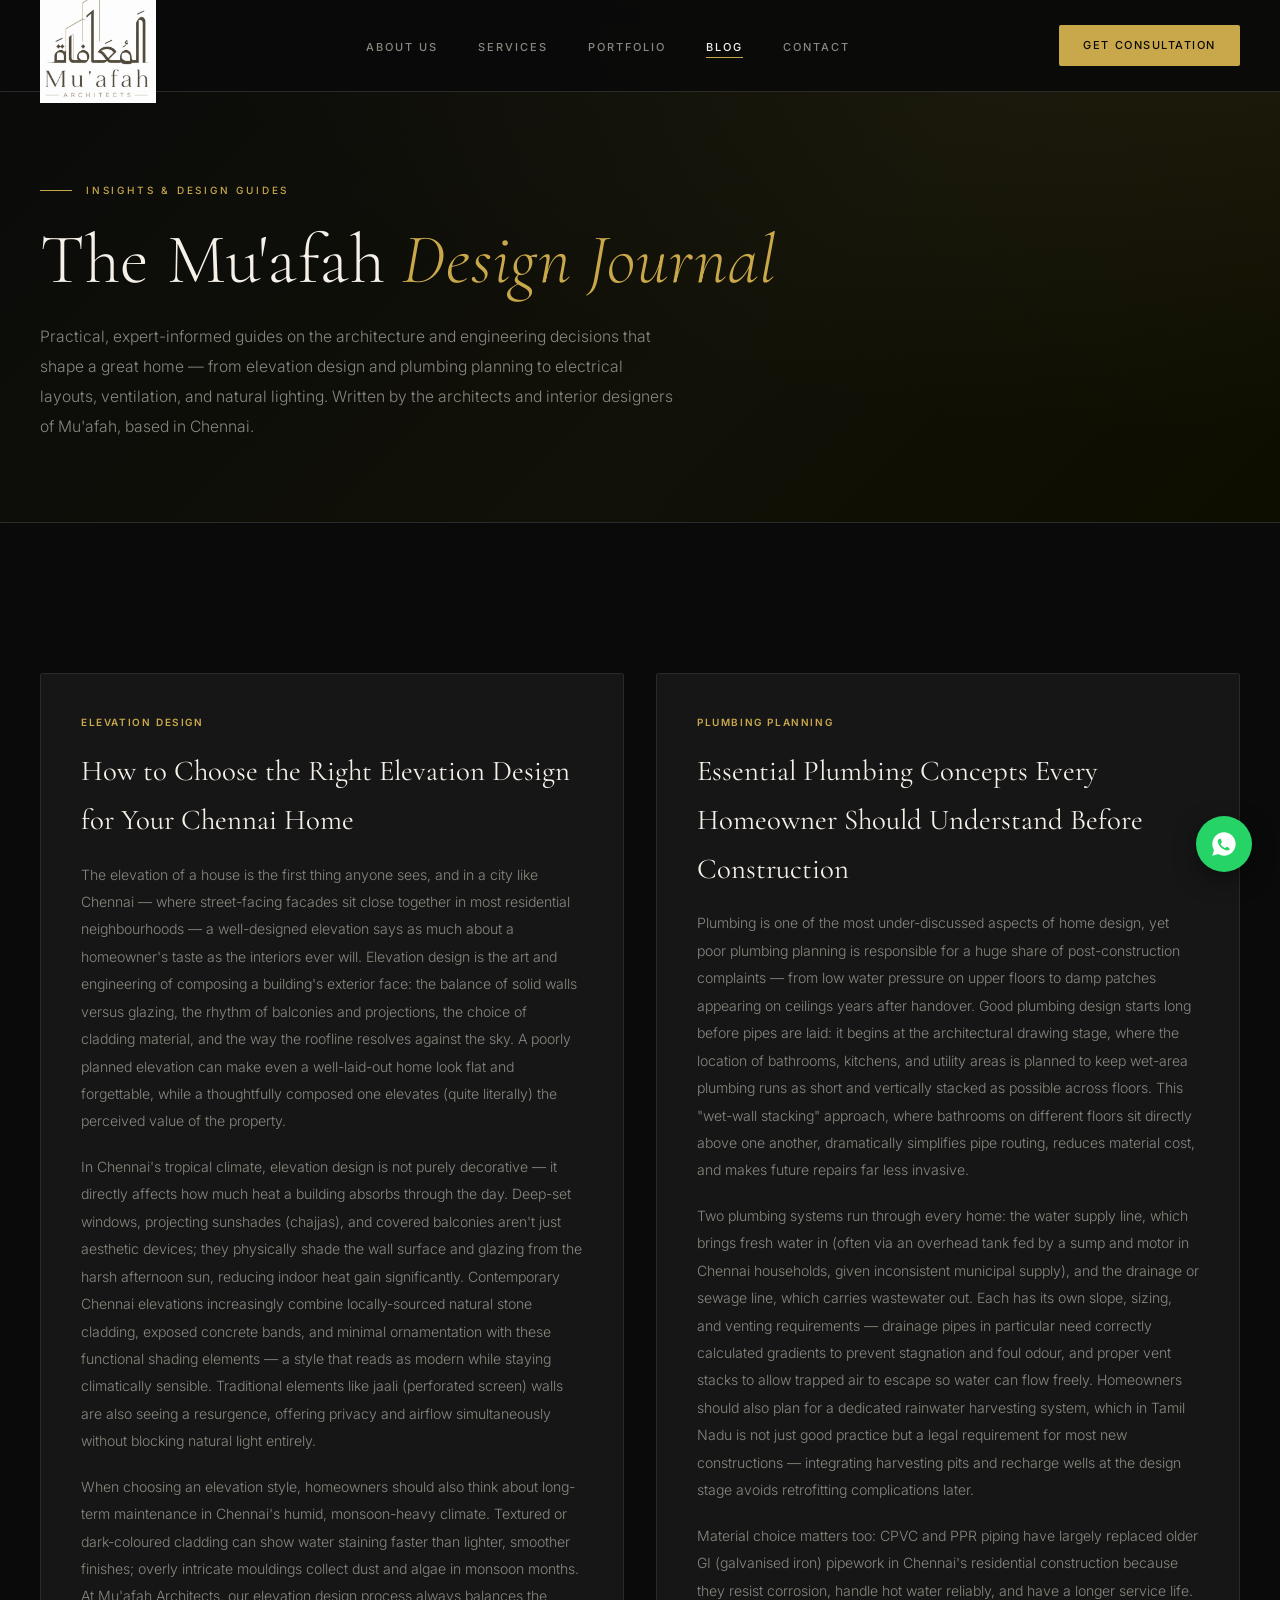
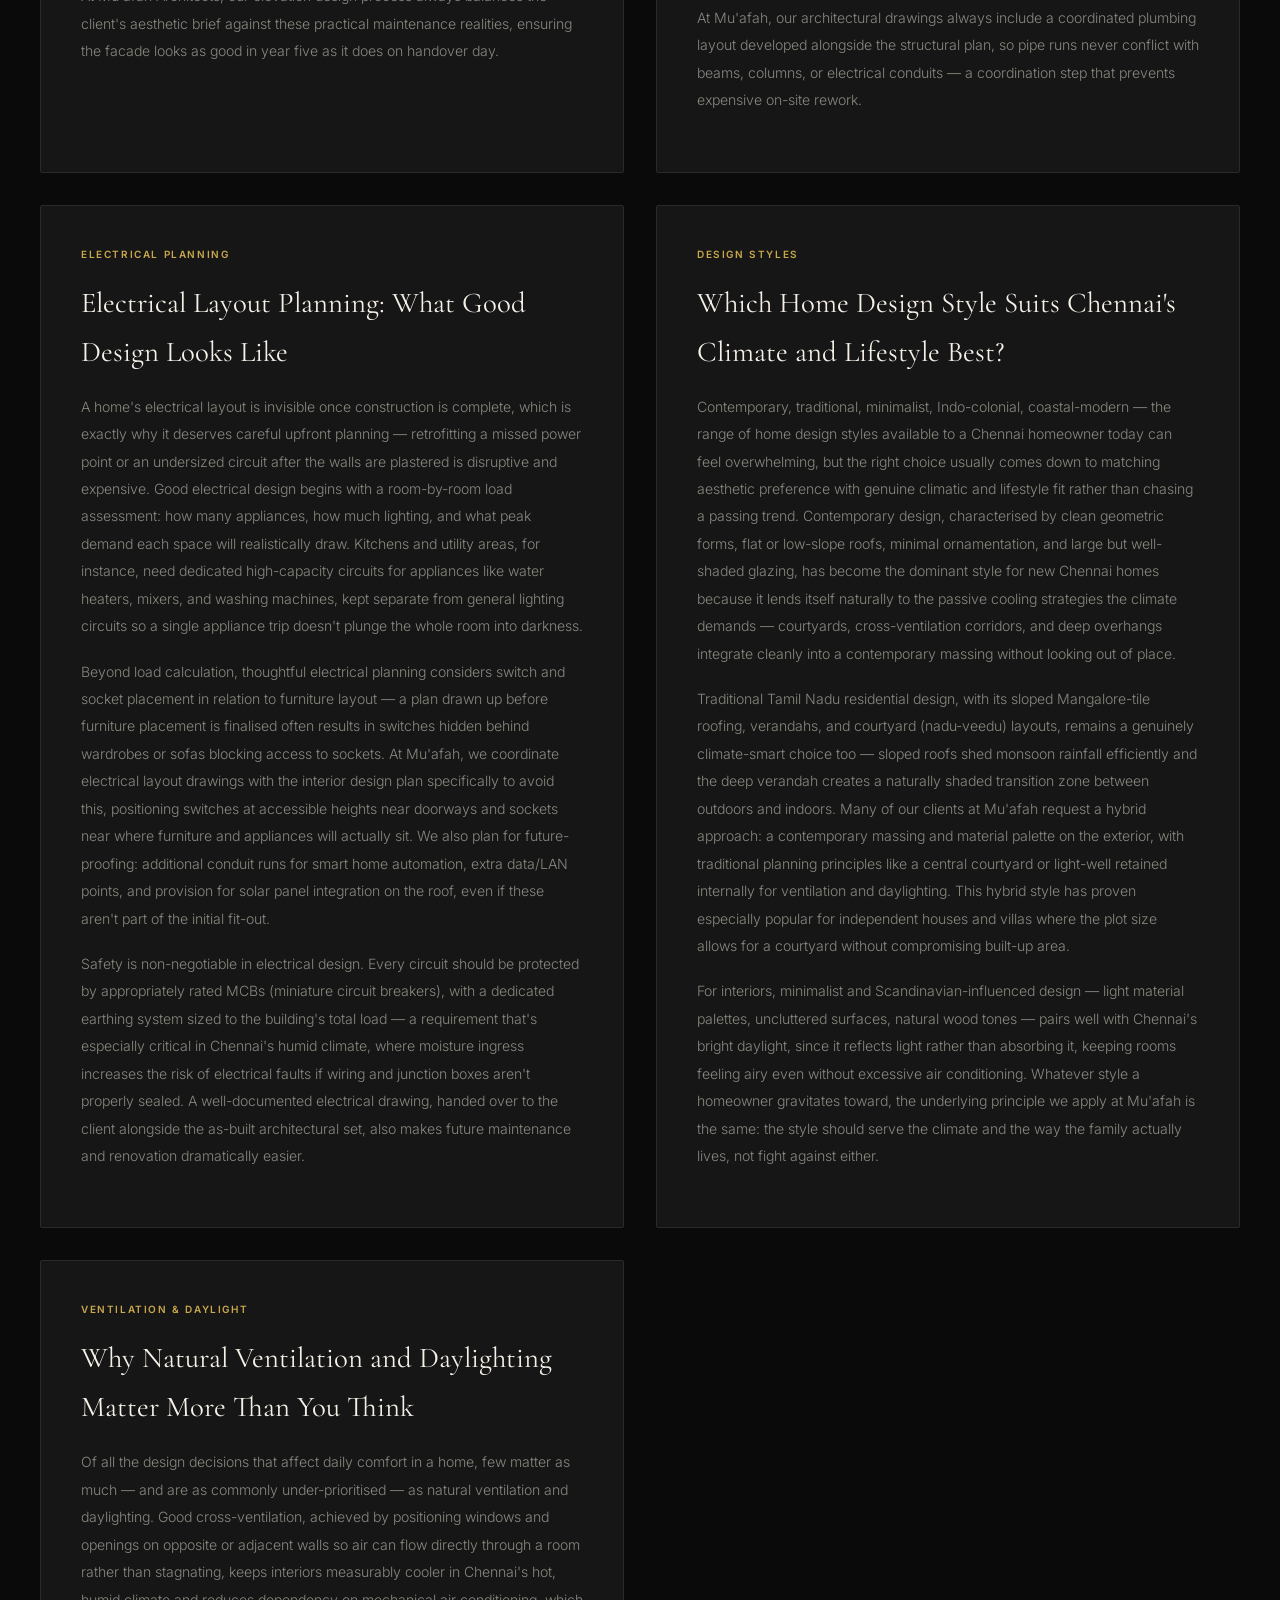
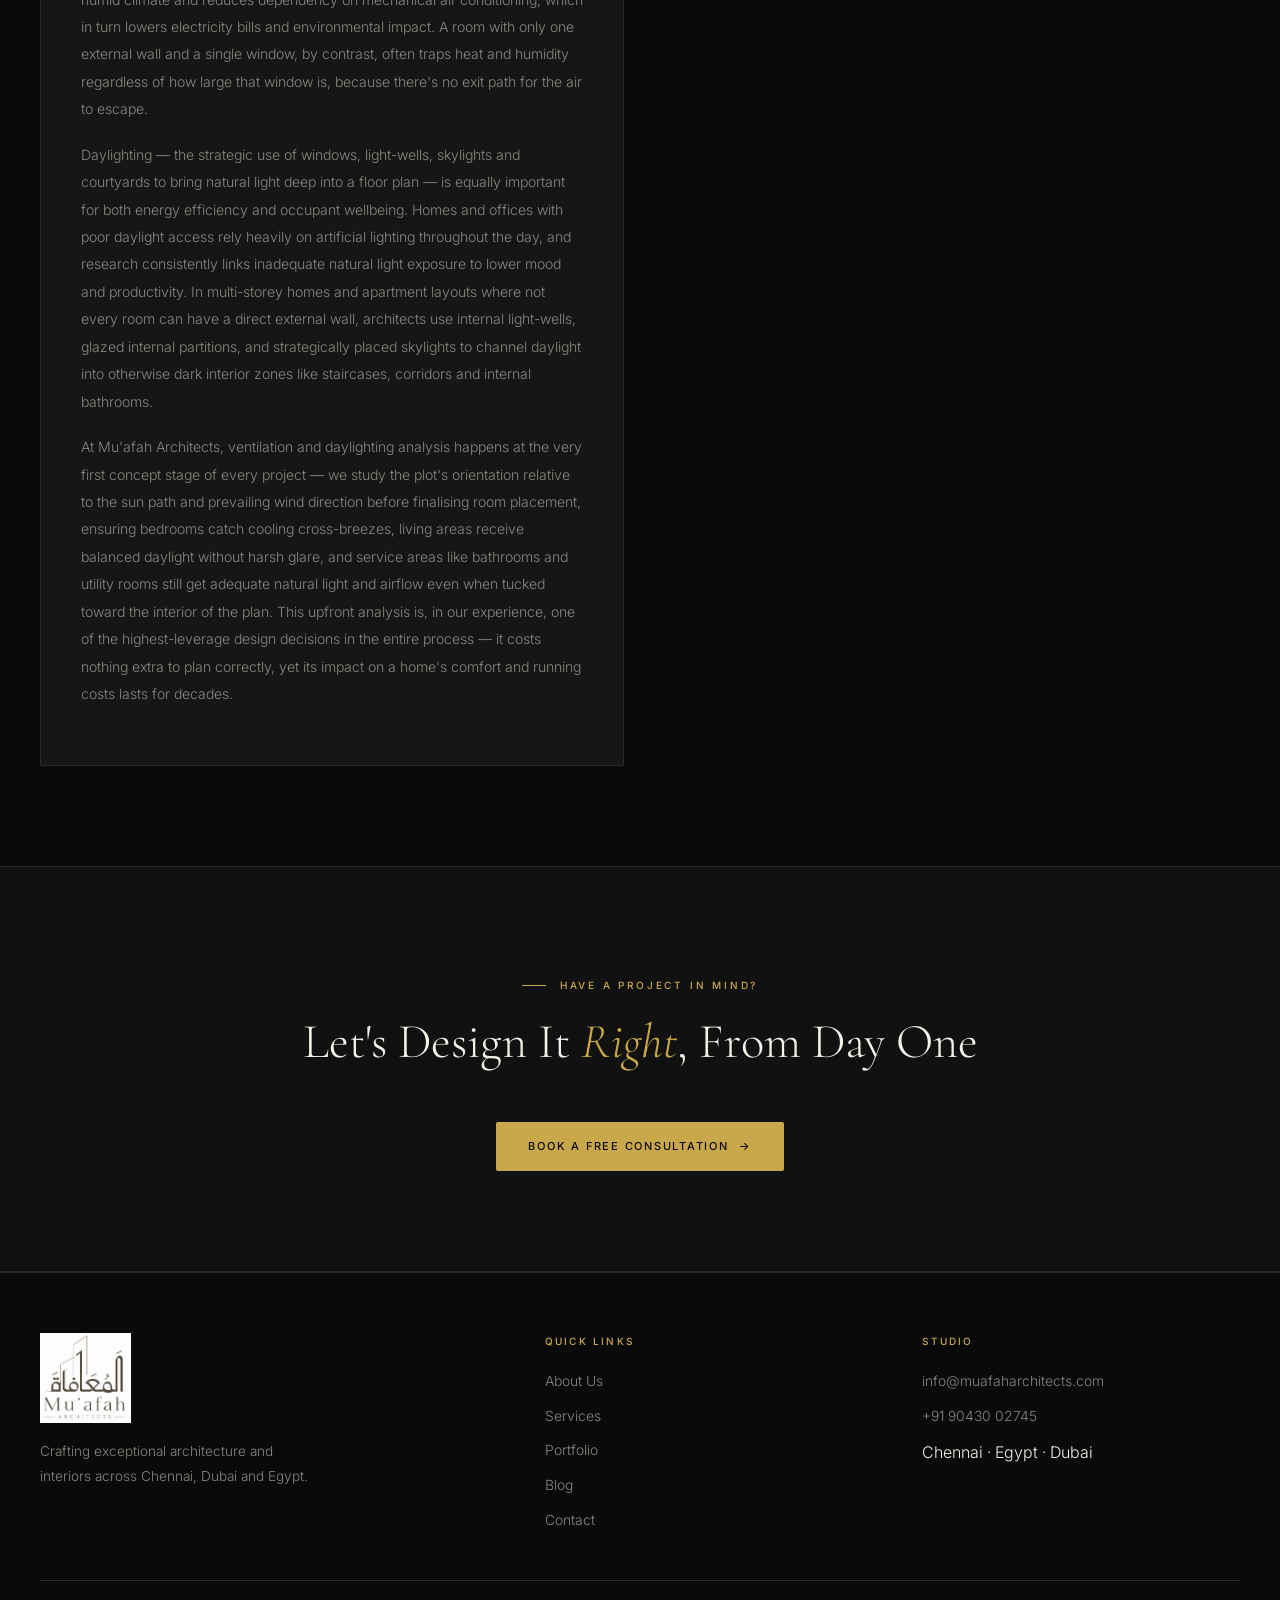
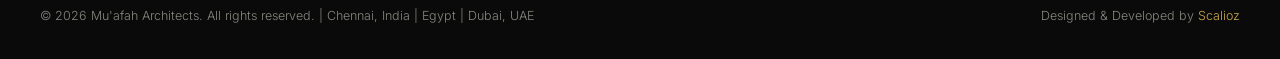
==== blog/index.html @ 235d31cb "Update index.html" ====
<!DOCTYPE html>
<html lang="en">
<head>
<meta charset="UTF-8">
<meta name="viewport" content="width=device-width, initial-scale=1.0">
<title>Architecture & Interior Design Blog | Mu'afah Architects Chennai</title>
<meta name="description" content="Read Mu'afah Architects' guides on elevation design, plumbing planning, electrical layout, natural ventilation, and the best home design styles for Chennai's climate. Expert insights from a leading Chennai architecture firm.">
<meta name="keywords" content="elevation design chennai, plumbing design for homes, electrical layout planning, natural ventilation design, best home design styles, architecture blog chennai, home design tips chennai, vastu ventilation natural lighting">
<meta name="robots" content="index, follow">
<link rel="canonical" href="https://muafaharchitects.com/blog/index.html">
<link rel="preconnect" href="https://fonts.googleapis.com">
<link rel="preconnect" href="https://fonts.gstatic.com" crossorigin>
<link href="https://fonts.googleapis.com/css2?family=Cormorant+Garamond:ital,wght@0,300;0,400;0,500;0,600;0,700;1,300;1,400&family=Inter:wght@300;400;500;600&display=swap" rel="stylesheet">
<link rel="stylesheet" href="../assets/style.css">
</head>
<body>

<nav id="nav">
  <div class="container nav-inner">
    <a href="../index.html" class="nav-logo"><img src="../assets/logo.jpeg" alt="Mu'afah Architects"></a>
    <ul class="nav-links">
      <li><a href="../about.html">About Us</a></li>
      <li><a href="../services.html">Services</a></li>
      <li><a href="../portfolio.html">Portfolio</a></li>
      <li><a href="index.html" class="active">Blog</a></li>
      <li><a href="../contact.html">Contact</a></li>
    </ul>
    <a href="../contact.html" class="nav-cta">Get Consultation</a>
    <button class="nav-toggle" id="nav-toggle" aria-label="Menu"><span></span><span></span><span></span></button>
  </div>
</nav>
<div id="mobile-nav">
  <a href="../about.html">About Us</a>
  <a href="../services.html">Services</a>
  <a href="../portfolio.html">Portfolio</a>
  <a href="index.html">Blog</a>
  <a href="../contact.html">Contact</a>
  <a href="../contact.html" class="m-cta">Get Consultation</a>
</div>

<section class="page-hero">
  <div class="container">
    <div class="page-eyebrow">Insights & Design Guides</div>
    <h1 class="page-h1">The Mu'afah <em>Design Journal</em></h1>
    <p class="page-sub">Practical, expert-informed guides on the architecture and engineering decisions that shape a great home — from elevation design and plumbing planning to electrical layouts, ventilation, and natural lighting. Written by the architects and interior designers of Mu'afah, based in Chennai.</p>
  </div>
</section>

<section>
  <div class="container">
    <div class="blog-grid">

      <article class="blog-card reveal" id="elevation-design">
        <span class="cat-tag">Elevation Design</span>
        <h3>How to Choose the Right Elevation Design for Your Chennai Home</h3>
        <div class="body-text">
          <p>The elevation of a house is the first thing anyone sees, and in a city like Chennai — where street-facing facades sit close together in most residential neighbourhoods — a well-designed elevation says as much about a homeowner's taste as the interiors ever will. Elevation design is the art and engineering of composing a building's exterior face: the balance of solid walls versus glazing, the rhythm of balconies and projections, the choice of cladding material, and the way the roofline resolves against the sky. A poorly planned elevation can make even a well-laid-out home look flat and forgettable, while a thoughtfully composed one elevates (quite literally) the perceived value of the property.</p>
          <p>In Chennai's tropical climate, elevation design is not purely decorative — it directly affects how much heat a building absorbs through the day. Deep-set windows, projecting sunshades (chajjas), and covered balconies aren't just aesthetic devices; they physically shade the wall surface and glazing from the harsh afternoon sun, reducing indoor heat gain significantly. Contemporary Chennai elevations increasingly combine locally-sourced natural stone cladding, exposed concrete bands, and minimal ornamentation with these functional shading elements — a style that reads as modern while staying climatically sensible. Traditional elements like jaali (perforated screen) walls are also seeing a resurgence, offering privacy and airflow simultaneously without blocking natural light entirely.</p>
          <p>When choosing an elevation style, homeowners should also think about long-term maintenance in Chennai's humid, monsoon-heavy climate. Textured or dark-coloured cladding can show water staining faster than lighter, smoother finishes; overly intricate mouldings collect dust and algae in monsoon months. At Mu'afah Architects, our elevation design process always balances the client's aesthetic brief against these practical maintenance realities, ensuring the facade looks as good in year five as it does on handover day.</p>
        </div>
      </article>

      <article class="blog-card reveal" id="plumbing-concepts">
        <span class="cat-tag">Plumbing Planning</span>
        <h3>Essential Plumbing Concepts Every Homeowner Should Understand Before Construction</h3>
        <div class="body-text">
          <p>Plumbing is one of the most under-discussed aspects of home design, yet poor plumbing planning is responsible for a huge share of post-construction complaints — from low water pressure on upper floors to damp patches appearing on ceilings years after handover. Good plumbing design starts long before pipes are laid: it begins at the architectural drawing stage, where the location of bathrooms, kitchens, and utility areas is planned to keep wet-area plumbing runs as short and vertically stacked as possible across floors. This "wet-wall stacking" approach, where bathrooms on different floors sit directly above one another, dramatically simplifies pipe routing, reduces material cost, and makes future repairs far less invasive.</p>
          <p>Two plumbing systems run through every home: the water supply line, which brings fresh water in (often via an overhead tank fed by a sump and motor in Chennai households, given inconsistent municipal supply), and the drainage or sewage line, which carries wastewater out. Each has its own slope, sizing, and venting requirements — drainage pipes in particular need correctly calculated gradients to prevent stagnation and foul odour, and proper vent stacks to allow trapped air to escape so water can flow freely. Homeowners should also plan for a dedicated rainwater harvesting system, which in Tamil Nadu is not just good practice but a legal requirement for most new constructions — integrating harvesting pits and recharge wells at the design stage avoids retrofitting complications later.</p>
          <p>Material choice matters too: CPVC and PPR piping have largely replaced older GI (galvanised iron) pipework in Chennai's residential construction because they resist corrosion, handle hot water reliably, and have a longer service life. At Mu'afah, our architectural drawings always include a coordinated plumbing layout developed alongside the structural plan, so pipe runs never conflict with beams, columns, or electrical conduits — a coordination step that prevents expensive on-site rework.</p>
        </div>
      </article>

      <article class="blog-card reveal" id="electrical-concepts">
        <span class="cat-tag">Electrical Planning</span>
        <h3>Electrical Layout Planning: What Good Design Looks Like</h3>
        <div class="body-text">
          <p>A home's electrical layout is invisible once construction is complete, which is exactly why it deserves careful upfront planning — retrofitting a missed power point or an undersized circuit after the walls are plastered is disruptive and expensive. Good electrical design begins with a room-by-room load assessment: how many appliances, how much lighting, and what peak demand each space will realistically draw. Kitchens and utility areas, for instance, need dedicated high-capacity circuits for appliances like water heaters, mixers, and washing machines, kept separate from general lighting circuits so a single appliance trip doesn't plunge the whole room into darkness.</p>
          <p>Beyond load calculation, thoughtful electrical planning considers switch and socket placement in relation to furniture layout — a plan drawn up before furniture placement is finalised often results in switches hidden behind wardrobes or sofas blocking access to sockets. At Mu'afah, we coordinate electrical layout drawings with the interior design plan specifically to avoid this, positioning switches at accessible heights near doorways and sockets near where furniture and appliances will actually sit. We also plan for future-proofing: additional conduit runs for smart home automation, extra data/LAN points, and provision for solar panel integration on the roof, even if these aren't part of the initial fit-out.</p>
          <p>Safety is non-negotiable in electrical design. Every circuit should be protected by appropriately rated MCBs (miniature circuit breakers), with a dedicated earthing system sized to the building's total load — a requirement that's especially critical in Chennai's humid climate, where moisture ingress increases the risk of electrical faults if wiring and junction boxes aren't properly sealed. A well-documented electrical drawing, handed over to the client alongside the as-built architectural set, also makes future maintenance and renovation dramatically easier.</p>
        </div>
      </article>

      <article class="blog-card reveal" id="best-design-types">
        <span class="cat-tag">Design Styles</span>
        <h3>Which Home Design Style Suits Chennai's Climate and Lifestyle Best?</h3>
        <div class="body-text">
          <p>Contemporary, traditional, minimalist, Indo-colonial, coastal-modern — the range of home design styles available to a Chennai homeowner today can feel overwhelming, but the right choice usually comes down to matching aesthetic preference with genuine climatic and lifestyle fit rather than chasing a passing trend. Contemporary design, characterised by clean geometric forms, flat or low-slope roofs, minimal ornamentation, and large but well-shaded glazing, has become the dominant style for new Chennai homes because it lends itself naturally to the passive cooling strategies the climate demands — courtyards, cross-ventilation corridors, and deep overhangs integrate cleanly into a contemporary massing without looking out of place.</p>
          <p>Traditional Tamil Nadu residential design, with its sloped Mangalore-tile roofing, verandahs, and courtyard (nadu-veedu) layouts, remains a genuinely climate-smart choice too — sloped roofs shed monsoon rainfall efficiently and the deep verandah creates a naturally shaded transition zone between outdoors and indoors. Many of our clients at Mu'afah request a hybrid approach: a contemporary massing and material palette on the exterior, with traditional planning principles like a central courtyard or light-well retained internally for ventilation and daylighting. This hybrid style has proven especially popular for independent houses and villas where the plot size allows for a courtyard without compromising built-up area.</p>
          <p>For interiors, minimalist and Scandinavian-influenced design — light material palettes, uncluttered surfaces, natural wood tones — pairs well with Chennai's bright daylight, since it reflects light rather than absorbing it, keeping rooms feeling airy even without excessive air conditioning. Whatever style a homeowner gravitates toward, the underlying principle we apply at Mu'afah is the same: the style should serve the climate and the way the family actually lives, not fight against either.</p>
        </div>
      </article>

      <article class="blog-card reveal" id="ventilation-lighting">
        <span class="cat-tag">Ventilation & Daylight</span>
        <h3>Why Natural Ventilation and Daylighting Matter More Than You Think</h3>
        <div class="body-text">
          <p>Of all the design decisions that affect daily comfort in a home, few matter as much — and are as commonly under-prioritised — as natural ventilation and daylighting. Good cross-ventilation, achieved by positioning windows and openings on opposite or adjacent walls so air can flow directly through a room rather than stagnating, keeps interiors measurably cooler in Chennai's hot, humid climate and reduces dependency on mechanical air conditioning, which in turn lowers electricity bills and environmental impact. A room with only one external wall and a single window, by contrast, often traps heat and humidity regardless of how large that window is, because there's no exit path for the air to escape.</p>
          <p>Daylighting — the strategic use of windows, light-wells, skylights and courtyards to bring natural light deep into a floor plan — is equally important for both energy efficiency and occupant wellbeing. Homes and offices with poor daylight access rely heavily on artificial lighting throughout the day, and research consistently links inadequate natural light exposure to lower mood and productivity. In multi-storey homes and apartment layouts where not every room can have a direct external wall, architects use internal light-wells, glazed internal partitions, and strategically placed skylights to channel daylight into otherwise dark interior zones like staircases, corridors and internal bathrooms.</p>
          <p>At Mu'afah Architects, ventilation and daylighting analysis happens at the very first concept stage of every project — we study the plot's orientation relative to the sun path and prevailing wind direction before finalising room placement, ensuring bedrooms catch cooling cross-breezes, living areas receive balanced daylight without harsh glare, and service areas like bathrooms and utility rooms still get adequate natural light and airflow even when tucked toward the interior of the plan. This upfront analysis is, in our experience, one of the highest-leverage design decisions in the entire process — it costs nothing extra to plan correctly, yet its impact on a home's comfort and running costs lasts for decades.</p>
        </div>
      </article>

    </div>
  </div>
</section>

<section class="cta-strip">
  <div class="container">
    <div class="section-eyebrow reveal" style="justify-content:center">Have a Project in Mind?</div>
    <h2 class="section-title reveal">Let's Design It <em>Right</em>, From Day One</h2>
    <a href="../contact.html" class="btn-primary reveal" style="margin-top:24px"><span>Book a Free Consultation</span><span>→</span></a>
  </div>
</section>

<footer>
  <div class="container">
    <div class="footer-grid">
      <div>
        <a href="../index.html" class="footer-logo"><img src="../assets/logo.jpeg" alt="Mu'afah Architects"></a>
        <p class="footer-about">Crafting exceptional architecture and interiors across Chennai, Dubai and Egypt.</p>
      </div>
      <div class="footer-col">
        <h5>Quick Links</h5>
        <div class="footer-links">
          <a href="../about.html">About Us</a>
          <a href="../services.html">Services</a>
          <a href="../portfolio.html">Portfolio</a>
          <a href="index.html">Blog</a>
          <a href="../contact.html">Contact</a>
        </div>
      </div>
      <div class="footer-col">
        <h5>Studio</h5>
        <div class="footer-links">
          <a href="mailto:info@muafaharchitects.com">info@muafaharchitects.com</a>
          <a href="tel:+919043002745">+91 90430 02745</a>
          <span>Chennai · Egypt · Dubai</span>
        </div>
      </div>
    </div>
    <div class="footer-bottom">
      <p>© 2026 Mu'afah Architects. All rights reserved. | Chennai, India | Egypt | Dubai, UAE</p>
      <p>Designed & Developed by <span>Scalioz</span></p>
    </div>
  </div>
</footer>

<a href="https://wa.me/919043002745" target="_blank" rel="noopener" id="float-wa" aria-label="Chat on WhatsApp"><svg viewBox="0 0 24 24" fill="white"><path d="M12 2C6.48 2 2 6.48 2 12c0 1.85.5 3.58 1.36 5.07L2 22l5.07-1.33A9.94 9.94 0 0012 22c5.52 0 10-4.48 10-10S17.52 2 12 2zm5.2 14.2c-.22.6-1.3 1.18-1.78 1.25-.46.07-1.03.1-1.66-.1-.38-.12-.87-.28-1.5-.55-2.64-1.14-4.36-3.8-4.5-3.98-.13-.18-1.07-1.42-1.07-2.71s.68-1.92.92-2.18c.24-.26.52-.33.7-.33h.5c.16 0 .38-.06.59.45.22.53.74 1.83.8 1.96.07.13.11.29.02.46-.32.65-.68.9-.9 1.15-.13.14-.27.3-.12.56.62 1.1 1.27 1.84 2.2 2.46.78.52 1.26.69 1.45.77.18.08.29.07.4-.05.14-.16.6-.66.76-.89.16-.23.32-.19.53-.11.21.08 1.36.66 1.6.78.23.12.39.18.45.28.06.1.06.59-.16 1.18z"/></svg></a>

<script src="../assets/script.js"></script>
</body>
</html>
---- assets/style.css ----
/* ═══════════════════════════════════════════════
   MU'AFAH ARCHITECTS — SHARED STYLESHEET
═══════════════════════════════════════════════ */
:root {
  --black:    #0A0A0A;
  --black2:   #111111;
  --card:     #161616;
  --card2:    #1E1E1E;
  --divider:  #2A2A2A;
  --gold:     #C9A84C;
  --gold-dim: #9A7A32;
  --gold-pale:#E8D5A0;
  --white:    #F5F0E8;
  --muted:    #888880;
  --font-display: 'Cormorant Garamond', Georgia, serif;
  --font-body:    'Inter', system-ui, sans-serif;
  --nav-h: 92px;
  --ease: cubic-bezier(0.16,1,0.3,1);
}

*, *::before, *::after { box-sizing: border-box; margin: 0; padding: 0; }
html { scroll-behavior: smooth; font-size: 16px; }
body {
  background: var(--black);
  color: var(--white);
  font-family: var(--font-body);
  font-weight: 300;
  line-height: 1.7;
  overflow-x: hidden;
}
img { display: block; width: 100%; height: 100%; object-fit: cover; }
a { color: inherit; text-decoration: none; }
button { cursor: pointer; border: none; background: none; font-family: var(--font-body); }
.container { max-width: 1280px; margin: 0 auto; padding: 0 40px; }
@media(max-width:768px){ .container { padding: 0 20px; } }

::-webkit-scrollbar { width: 4px; }
::-webkit-scrollbar-track { background: var(--black); }
::-webkit-scrollbar-thumb { background: var(--gold-dim); border-radius: 2px; }

/* ═══ NAV ═══ */
#nav {
  position: fixed; top: 0; left: 0; right: 0; z-index: 1000;
  height: var(--nav-h);
  display: flex; align-items: center;
  background: rgba(10,10,10,.95);
  backdrop-filter: blur(12px);
  border-bottom: 1px solid var(--divider);
}
.nav-inner { display: flex; align-items: center; justify-content: space-between; width: 100%; }
.nav-logo img { height: 115px; width: auto; object-fit: contain; } /* 1.8x of previous 64px */
.nav-links { display: flex; align-items: center; gap: 40px; list-style: none; }
.nav-links a {
  font-size: 11px; font-weight: 500; letter-spacing: .18em; text-transform: uppercase;
  color: var(--muted); transition: color .25s; position: relative;
}
.nav-links a::after {
  content:''; position: absolute; bottom:-4px; left:0; right:0; height: 1px; background: var(--gold);
  transform: scaleX(0); transform-origin: left; transition: transform .3s var(--ease);
}
.nav-links a:hover, .nav-links a.active { color: var(--white); }
.nav-links a:hover::after, .nav-links a.active::after { transform: scaleX(1); }
.nav-cta {
  font-size: 11px; font-weight: 500; letter-spacing: .14em; text-transform: uppercase;
  color: var(--black); background: var(--gold); padding: 11px 24px; border-radius: 2px;
  transition: background .25s, transform .2s;
}
.nav-cta:hover { background: var(--gold-pale); transform: translateY(-1px); }
.nav-toggle { display: none; flex-direction: column; gap: 5px; padding: 6px; border-radius: 2px; }
.nav-toggle span { display: block; width: 22px; height: 1.5px; background: var(--white); border-radius: 1px; transition: transform .3s, opacity .2s; }
.nav-toggle.open span:nth-child(1) { transform: translateY(6.5px) rotate(45deg); }
.nav-toggle.open span:nth-child(2) { opacity: 0; }
.nav-toggle.open span:nth-child(3) { transform: translateY(-6.5px) rotate(-45deg); }

#mobile-nav {
  display: none; position: fixed; inset: 0; z-index: 999;
  background: rgba(10,10,10,.98); backdrop-filter: blur(20px);
  flex-direction: column; align-items: center; justify-content: center; gap: 34px;
  opacity: 0; transition: opacity .35s;
}
#mobile-nav.open { display: flex; opacity: 1; }
#mobile-nav a { font-family: var(--font-display); font-size: 2.1rem; font-weight: 300; color: var(--white); transition: color .2s; }
#mobile-nav a:hover, #mobile-nav a.active { color: var(--gold); }
#mobile-nav .m-cta {
  font-family: var(--font-body); font-size: 11px; font-weight: 500; letter-spacing: .14em; text-transform: uppercase;
  color: var(--black); background: var(--gold); padding: 13px 32px; border-radius: 2px;
}

/* ═══ PAGE HERO (for interior pages) ═══ */
.page-hero {
  position: relative; padding: calc(var(--nav-h) + 90px) 0 80px;
  background: linear-gradient(135deg, #0A0A0A 0%, #111108 60%, #0d0d00 100%);
  border-bottom: 1px solid var(--divider);
  overflow: hidden;
}
.page-hero::after {
  content:''; position: absolute; inset:0;
  background: radial-gradient(ellipse at top right, rgba(201,168,76,.08), transparent 60%);
  pointer-events: none;
}
.page-eyebrow {
  font-size: 10px; font-weight: 500; letter-spacing: .28em; text-transform: uppercase;
  color: var(--gold); margin-bottom: 22px; display: flex; align-items: center; gap: 14px;
}
.page-eyebrow::before { content:''; display:block; width:32px; height:1px; background: var(--gold); }
.page-h1 {
  font-family: var(--font-display); font-size: clamp(2.6rem, 5.5vw, 4.6rem);
  font-weight: 300; line-height: 1.1; letter-spacing: .01em; color: var(--white); max-width: 900px;
}
.page-h1 em { font-style: italic; color: var(--gold); }
.page-sub { margin-top: 24px; max-width: 640px; font-size: .98rem; color: var(--muted); line-height: 1.9; }

/* ═══ SECTION BASE ═══ */
section { padding: 100px 0; }
.section-eyebrow {
  font-size: 10px; font-weight: 500; letter-spacing: .28em; text-transform: uppercase;
  color: var(--gold); margin-bottom: 20px; display: inline-flex; align-items: center; gap: 14px;
}
.section-eyebrow::before { content:''; display:block; width:24px; height:1px; background: var(--gold); }
.section-title {
  font-family: var(--font-display); font-size: clamp(2.1rem, 3.8vw, 3.4rem);
  font-weight: 300; line-height: 1.15; color: var(--white);
}
.section-title em { font-style: italic; color: var(--gold); }
.gold-rule { width: 60px; height: 1px; background: var(--gold); margin: 26px 0; }
.body-text p { font-size: .95rem; color: var(--muted); line-height: 1.95; margin-bottom: 18px; }
.body-text h3 { font-family: var(--font-display); font-size: 1.5rem; color: var(--gold-pale); font-weight: 400; margin: 34px 0 14px; }

.reveal { opacity: 0; transform: translateY(28px); transition: opacity .7s var(--ease), transform .7s var(--ease); }
.reveal.visible { opacity: 1; transform: none; }

/* ═══ HOME HERO ═══ */
#hero {
  min-height: 92vh; position: relative; display: flex; align-items: center; overflow: hidden; background: var(--black);
  padding-top: var(--nav-h);
}
.hero-bg { position: absolute; inset: 0; z-index: 0; background: linear-gradient(135deg, #0A0A0A 0%, #111108 60%, #0d0d00 100%); }
.hero-overlay { position: absolute; inset: 0; z-index: 2; background: linear-gradient(90deg, rgba(10,10,10,.92) 0%, rgba(10,10,10,.5) 60%, transparent 100%); }
.hero-content { position: relative; z-index: 3; max-width: 800px; }
.hero-eyebrow {
  font-size: 10px; font-weight: 500; letter-spacing: .28em; text-transform: uppercase; color: var(--gold);
  margin-bottom: 28px; display: flex; align-items: center; gap: 14px; opacity: 0; animation: fadeUp .8s var(--ease) .3s forwards;
}
.hero-eyebrow::before { content:''; display:block; width:32px; height:1px; background: var(--gold); }
.hero-h1 {
  font-family: var(--font-display); font-size: clamp(3rem, 6.6vw, 6rem); font-weight: 300; line-height: 1.05;
  letter-spacing: .02em; color: var(--white); opacity: 0; animation: fadeUp .9s var(--ease) .5s forwards;
}
.hero-h1 em { font-style: italic; color: var(--gold); }
.hero-sub { margin-top: 28px; max-width: 480px; font-size: .95rem; font-weight: 300; color: var(--muted); line-height: 1.85; opacity: 0; animation: fadeUp .9s var(--ease) .7s forwards; }
.hero-actions { margin-top: 44px; display: flex; gap: 18px; flex-wrap: wrap; opacity: 0; animation: fadeUp .9s var(--ease) .9s forwards; }
.btn-primary {
  display: inline-flex; align-items: center; gap: 10px; font-size: 11px; font-weight: 500; letter-spacing: .16em;
  text-transform: uppercase; background: var(--gold); color: var(--black); padding: 15px 32px; border-radius: 2px;
  transition: background .25s, transform .2s;
}
.btn-primary:hover { background: var(--gold-pale); transform: translateY(-2px); }
.btn-ghost {
  display: inline-flex; align-items: center; gap: 10px; font-size: 11px; font-weight: 500; letter-spacing: .16em;
  text-transform: uppercase; border: 1px solid var(--divider); color: var(--white); padding: 15px 32px; border-radius: 2px;
  transition: border-color .25s, color .25s, transform .2s;
}
.btn-ghost:hover { border-color: var(--gold); color: var(--gold); transform: translateY(-2px); }
.hero-stats { position: absolute; bottom: 48px; right: 0; z-index: 3; display: flex; gap: 48px; padding: 0 40px; opacity: 0; animation: fadeUp .9s var(--ease) 1.1s forwards; }
.stat-item { text-align: right; }
.stat-num { font-family: var(--font-display); font-size: 2.6rem; font-weight: 300; color: var(--gold); line-height: 1; }
.stat-label { font-size: 10px; letter-spacing: .2em; text-transform: uppercase; color: var(--muted); margin-top: 4px; }
@keyframes fadeUp { from { opacity:0; transform: translateY(24px); } to { opacity:1; transform: translateY(0); } }

/* ═══ HOME PREVIEW STRIPS ═══ */
.preview-strip { background: var(--black2); border-top: 1px solid var(--divider); }
.preview-grid { display: grid; grid-template-columns: repeat(3, 1fr); gap: 24px; margin-top: 48px; }
.preview-card {
  background: var(--card); border: 1px solid var(--divider); border-radius: 2px; padding: 40px 32px;
  transition: border-color .25s, transform .25s;
}
.preview-card:hover { border-color: var(--gold-dim); transform: translateY(-4px); }
.preview-card h4 { font-family: var(--font-display); font-size: 1.5rem; font-weight: 400; color: var(--white); margin-bottom: 12px; }
.preview-card p { font-size: .87rem; color: var(--muted); line-height: 1.8; margin-bottom: 22px; }
.preview-link { font-size: 10px; font-weight: 600; letter-spacing: .16em; text-transform: uppercase; color: var(--gold); }
@media(max-width: 900px){ .preview-grid { grid-template-columns: 1fr; } }

/* ═══ ABOUT VALUES ═══ */
.about-grid { display: grid; grid-template-columns: 1fr 1fr; gap: 80px; align-items: center; }
.about-img-wrap { position: relative; aspect-ratio: 4/5; border-radius: 2px; overflow: hidden; }
.about-img-wrap::after { content:''; position: absolute; inset: 0; border: 1px solid var(--gold-dim); border-radius: 2px; transform: translate(14px, 14px); pointer-events: none; }
.about-vals { display: flex; flex-direction: column; gap: 16px; margin-top: 32px; }
.about-val { display: flex; align-items: flex-start; gap: 16px; padding: 18px 20px; border: 1px solid var(--divider); border-radius: 2px; transition: border-color .25s; }
.about-val:hover { border-color: var(--gold-dim); }
.about-val-icon { color: var(--gold); font-size: 1.1rem; margin-top: 2px; flex-shrink: 0; }
.about-val h4 { font-size: .88rem; font-weight: 500; letter-spacing: .04em; margin-bottom: 4px; }
.about-val p { font-size: .84rem; color: var(--muted); line-height: 1.7; margin: 0; }
@media(max-width:1024px){ .about-grid { grid-template-columns: 1fr; gap: 48px; } }

/* ═══ VISION / MISSION ═══ */
.vm-grid { display: grid; grid-template-columns: 1fr 1fr; gap: 32px; margin-top: 40px; }
.vm-card { background: var(--card); border: 1px solid var(--divider); border-radius: 2px; padding: 44px 40px; }
.vm-card h3 { font-family: var(--font-display); font-size: 1.7rem; color: var(--gold-pale); font-weight: 400; margin-bottom: 16px; }
.vm-card p { font-size: .92rem; color: var(--muted); line-height: 1.9; }
@media(max-width:900px){ .vm-grid { grid-template-columns: 1fr; } }

/* ═══ TEAM ═══ */
.team-grid { display: grid; grid-template-columns: repeat(3, 1fr); gap: 40px 32px; margin-top: 56px; }
.team-card { text-align: left; }
.team-photo-wrap { position: relative; margin-bottom: 22px; }
.team-photo-placeholder {
  aspect-ratio: 4/5; border-radius: 2px; background: linear-gradient(150deg, var(--card2) 0%, var(--black2) 100%);
  border: 1px solid var(--gold-dim); display: flex; align-items: center; justify-content: center; text-align: center; padding: 28px;
}
.team-photo-placeholder span { font-family: var(--font-display); font-size: 1.3rem; font-weight: 400; color: var(--gold-pale); letter-spacing: .04em; line-height: 1.4; }
.team-exp-tag {
  position: absolute; bottom: 18px; left: 18px; background: rgba(10,10,10,.88); backdrop-filter: blur(8px);
  border: 1px solid var(--gold-dim); border-radius: 2px; padding: 10px 16px; display: flex; align-items: center; gap: 10px;
}
.team-exp-tag strong { font-family: var(--font-display); font-size: 1.4rem; color: var(--gold); line-height: 1; }
.team-exp-tag p { font-size: .62rem; color: var(--muted); letter-spacing: .04em; line-height: 1.3; margin: 0; }
.team-name { font-family: var(--font-display); font-size: 1.5rem; font-weight: 400; color: var(--white); margin-bottom: 4px; }
.team-title { font-size: .78rem; color: var(--gold); letter-spacing: .02em; margin-bottom: 14px; }
.team-desc { font-size: .84rem; color: var(--muted); line-height: 1.8; margin-bottom: 14px; }
.team-tags { display: flex; flex-wrap: wrap; gap: 8px; }
.team-tag { font-size: 9px; font-weight: 500; letter-spacing: .06em; text-transform: uppercase; color: var(--gold-dim); border: 1px solid var(--divider); padding: 6px 11px; border-radius: 1px; }
@media(max-width:1024px){ .team-grid { grid-template-columns: repeat(2, 1fr); } }
@media(max-width:640px){ .team-grid { grid-template-columns: 1fr; } }

/* ═══ SERVICES ═══ */
.svc-block { margin-bottom: 88px; }
.svc-block:last-child { margin-bottom: 0; }
.svc-block-head { max-width: 800px; margin-bottom: 32px; }
.svc-block-head .svc-num { display: inline-block; font-family: var(--font-display); font-size: 1rem; color: var(--gold-dim); letter-spacing: .1em; margin-bottom: 12px; }
.svc-block-title { font-family: var(--font-display); font-size: 2.1rem; font-weight: 400; color: var(--white); margin-bottom: 16px; }
.svc-block-desc p { font-size: .92rem; color: var(--muted); line-height: 1.9; margin-bottom: 16px; }
.svc-subgrid { display: grid; grid-template-columns: repeat(3, 1fr); gap: 24px; margin-top: 30px; }
.svc-subcard { background: var(--card); border: 1px solid var(--divider); border-radius: 2px; overflow: hidden; transition: border-color .25s, transform .25s; }
.svc-subcard:hover { border-color: var(--gold-dim); transform: translateY(-3px); }
.svc-sub-img { aspect-ratio: 4/3; overflow: hidden; }
.svc-sub-img img { width: 100%; height: 100%; object-fit: cover; transition: transform .5s var(--ease); }
.svc-subcard:hover .svc-sub-img img { transform: scale(1.06); }
.svc-subcard h4 { font-family: var(--font-display); font-size: 1.15rem; font-weight: 400; color: var(--white); padding: 18px 18px 8px; }
.svc-subcard p { font-size: .82rem; color: var(--muted); line-height: 1.7; padding: 0 18px 18px; }
@media(max-width: 1024px) { .svc-subgrid { grid-template-columns: repeat(2, 1fr); } }
@media(max-width: 600px) { .svc-subgrid { grid-template-columns: 1fr; } }

/* ═══ PORTFOLIO ═══ */
.portfolio-disclaimer {
  background: var(--card); border: 1px solid var(--divider); border-left: 3px solid var(--gold-dim);
  border-radius: 2px; padding: 16px 22px; margin-bottom: 40px; font-size: .84rem; color: var(--muted); line-height: 1.75;
}
.portfolio-disclaimer strong { color: var(--gold-pale); }
.filter-tabs { display: flex; gap: 0; flex-wrap: wrap; margin-bottom: 44px; }
.filter-tab { font-size: 10px; font-weight: 500; letter-spacing: .16em; text-transform: uppercase; color: var(--muted); background: none; padding: 10px 20px; border: 1px solid var(--divider); margin-left: -1px; transition: all .25s; }
.filter-tab.active, .filter-tab:hover { color: var(--black); background: var(--gold); border-color: var(--gold); z-index: 1; }
.case-grid { display: grid; grid-template-columns: repeat(3, 1fr); gap: 24px; }
.case-card { background: var(--card); border: 1px solid var(--divider); border-radius: 2px; overflow: hidden; cursor: pointer; transition: border-color .25s, transform .25s; display: none; }
.case-card.show { display: block; }
.case-card:hover { border-color: var(--gold-dim); transform: translateY(-4px); }
.case-card-img { aspect-ratio: 4/3; overflow: hidden; position: relative; }
.case-card-img img { width: 100%; height: 100%; object-fit: cover; transition: transform .5s var(--ease); }
.case-card:hover .case-card-img img { transform: scale(1.06); }
.case-card-badge { position: absolute; top: 14px; left: 14px; z-index: 2; background: rgba(10,10,10,.85); backdrop-filter: blur(6px); color: var(--gold); font-size: 9px; font-weight: 600; letter-spacing: .14em; text-transform: uppercase; padding: 5px 10px; border-radius: 20px; border: 1px solid var(--gold-dim); }
.case-card-body { padding: 20px; }
.case-card-body h4 { font-family: var(--font-display); font-size: 1.25rem; font-weight: 400; color: var(--white); margin-bottom: 6px; }
.case-card-body p { font-size: .82rem; color: var(--muted); line-height: 1.6; margin-bottom: 12px; }
.case-card-cta { font-size: 10px; font-weight: 600; letter-spacing: .14em; text-transform: uppercase; color: var(--gold); display: flex; align-items: center; gap: 6px; }
#case-modal { display: none; position: fixed; inset: 0; z-index: 3000; background: rgba(0,0,0,.92); backdrop-filter: blur(10px); align-items: center; justify-content: center; padding: 24px; }
#case-modal.open { display: flex; }
.case-modal-inner { background: var(--black2); border: 1px solid var(--divider); border-radius: 4px; max-width: 920px; width: 100%; max-height: 88vh; overflow-y: auto; position: relative; }
#case-modal-close { position: absolute; top: 16px; right: 16px; z-index: 5; width: 36px; height: 36px; border-radius: 50%; background: rgba(10,10,10,.85); color: var(--white); font-size: 1.1rem; display: flex; align-items: center; justify-content: center; transition: background .2s; }
#case-modal-close:hover { background: var(--gold); color: var(--black); }
.cm-hero { aspect-ratio: 16/9; overflow: hidden; }
.cm-hero img { width: 100%; height: 100%; object-fit: cover; }
.cm-body { padding: 36px 40px 44px; }
.cm-eyebrow { font-size: 10px; font-weight: 600; letter-spacing: .2em; text-transform: uppercase; color: var(--gold); margin-bottom: 10px; }
.cm-title { font-family: var(--font-display); font-size: 2rem; font-weight: 400; color: var(--white); margin-bottom: 16px; }
.cm-meta { display: flex; gap: 28px; margin-bottom: 24px; flex-wrap: wrap; }
.cm-meta-item { font-size: .78rem; color: var(--muted); }
.cm-meta-item strong { display: block; color: var(--white); font-size: .85rem; margin-bottom: 2px; }
.cm-overview { font-size: .9rem; color: var(--muted); line-height: 1.85; margin-bottom: 32px; }
.cm-section-label { font-size: 10px; font-weight: 600; letter-spacing: .2em; text-transform: uppercase; color: var(--gold); margin-bottom: 16px; display: flex; align-items: center; gap: 12px; }
.cm-section-label::after { content: ''; flex: 1; height: 1px; background: var(--divider); }
.cm-view-grid { display: grid; grid-template-columns: repeat(2, 1fr); gap: 14px; margin-bottom: 36px; }
.cm-view-grid.single { grid-template-columns: 1fr; }
.cm-view-grid img { width: 100%; aspect-ratio: 4/3; object-fit: cover; border-radius: 2px; border: 1px solid var(--divider); }
@media(max-width: 900px) { .case-grid { grid-template-columns: repeat(2, 1fr); } }
@media(max-width: 600px) { .case-grid { grid-template-columns: 1fr; } .cm-view-grid { grid-template-columns: 1fr; } .cm-body { padding: 28px 22px 32px; } }

/* ═══ BLOG ═══ */
.blog-grid { display: grid; grid-template-columns: repeat(2, 1fr); gap: 32px; margin-top: 50px; }
.blog-card { background: var(--card); border: 1px solid var(--divider); border-radius: 2px; padding: 40px; transition: border-color .25s; }
.blog-card:hover { border-color: var(--gold-dim); }
.blog-card .cat-tag { font-size: 10px; font-weight: 600; letter-spacing: .16em; text-transform: uppercase; color: var(--gold); margin-bottom: 16px; display: block; }
.blog-card h3 { font-family: var(--font-display); font-size: 1.8rem; font-weight: 400; color: var(--white); margin-bottom: 16px; }
.blog-card .body-text p { font-size: .88rem; }
@media(max-width:900px){ .blog-grid { grid-template-columns: 1fr; } }

/* ═══ CONTACT ═══ */
.contact-grid { display: grid; grid-template-columns: 1fr 1.2fr; gap: 80px; align-items: start; }
.contact-info-items { margin-top: 36px; display: flex; flex-direction: column; gap: 24px; }
.contact-info-item { display: flex; gap: 16px; align-items: flex-start; }
.c-icon { width: 42px; height: 42px; background: var(--card); border: 1px solid var(--divider); border-radius: 2px; display: flex; align-items: center; justify-content: center; font-size: 1rem; flex-shrink: 0; transition: border-color .25s; }
.contact-info-item:hover .c-icon { border-color: var(--gold-dim); }
.c-label { font-size: 10px; letter-spacing: .2em; text-transform: uppercase; color: var(--muted); margin-bottom: 4px; }
.c-val { font-size: .9rem; color: var(--white); }
.locations-list { display: flex; gap: 14px; flex-wrap: wrap; margin-top: 8px; }
.loc-chip { font-size: 11px; font-weight: 500; letter-spacing: .1em; text-transform: uppercase; color: var(--gold-pale); border: 1px solid var(--gold-dim); padding: 8px 16px; border-radius: 20px; }
.contact-form { display: flex; flex-direction: column; gap: 18px; }
.form-group { display: flex; flex-direction: column; gap: 8px; }
.form-group label { font-size: 10px; font-weight: 500; letter-spacing: .18em; text-transform: uppercase; color: var(--muted); }
.form-input, .form-textarea, .form-select { background: var(--card); border: 1px solid var(--divider); color: var(--white); font-family: var(--font-body); font-size: .88rem; padding: 13px 16px; border-radius: 2px; width: 100%; transition: border-color .2s; }
.form-input:focus, .form-textarea:focus, .form-select:focus { outline: none; border-color: var(--gold-dim); }
.form-input::placeholder, .form-textarea::placeholder { color: var(--muted); }
.form-select { appearance: none; cursor: pointer; }
.form-select option { background: var(--card); }
.form-textarea { resize: vertical; min-height: 120px; }
.form-row { display: grid; grid-template-columns: 1fr 1fr; gap: 18px; }
.form-submit { background: var(--gold); color: var(--black); font-size: 11px; font-weight: 500; letter-spacing: .16em; text-transform: uppercase; padding: 15px 32px; border-radius: 2px; width: 100%; transition: background .25s, transform .2s; }
.form-submit:hover { background: var(--gold-pale); transform: translateY(-2px); }
.map-embed-wrap { margin-top: 40px; aspect-ratio: 16/8; border: 1px solid var(--divider); border-radius: 2px; overflow: hidden; }
@media(max-width:1024px){ .contact-grid { grid-template-columns: 1fr; gap: 48px; } .form-row { grid-template-columns: 1fr; } }

/* ═══ CTA STRIP ═══ */
.cta-strip { background: var(--black2); border-top: 1px solid var(--divider); border-bottom: 1px solid var(--divider); text-align: center; }
.cta-strip h2 { max-width: 700px; margin: 0 auto 28px; }

/* ═══ FOOTER ═══ */
footer { background: var(--black); border-top: 1px solid var(--divider); padding: 60px 0 32px; }
.footer-grid { display: grid; grid-template-columns: 1.4fr 1fr 1fr; gap: 60px; margin-bottom: 48px; }
.footer-logo img { height: 90px; width: auto; object-fit: contain; margin-bottom: 16px; }
.footer-about { font-size: .85rem; color: var(--muted); line-height: 1.8; max-width: 280px; }
.footer-col h5 { font-size: 10px; font-weight: 500; letter-spacing: .22em; text-transform: uppercase; color: var(--gold); margin-bottom: 20px; }
.footer-links { display: flex; flex-direction: column; gap: 11px; }
.footer-links a { font-size: .87rem; color: var(--muted); transition: color .2s; }
.footer-links a:hover { color: var(--gold); }
.footer-bottom { border-top: 1px solid var(--divider); padding-top: 24px; display: flex; justify-content: space-between; align-items: center; flex-wrap: wrap; gap: 12px; }
.footer-bottom p { font-size: .78rem; color: var(--muted); }
.footer-bottom span { color: var(--gold); }
.footer-social { display: flex; gap: 12px; margin-top: 22px; }
.social-icon { width: 36px; height: 36px; border-radius: 50%; border: 1px solid var(--divider); display: flex; align-items: center; justify-content: center; color: var(--muted); transition: border-color .25s, color .25s, transform .2s; }
.social-icon svg { width: 16px; height: 16px; }
.social-icon:hover { border-color: var(--gold); color: var(--gold); transform: translateY(-2px); }

/* ═══ FLOATING WHATSAPP ═══ */
#float-wa { position: fixed; bottom: 28px; right: 28px; z-index: 1500; width: 56px; height: 56px; border-radius: 50%; background: #25D366; display: flex; align-items: center; justify-content: center; box-shadow: 0 8px 24px rgba(0,0,0,.4); transition: transform .2s; }
#float-wa:hover { transform: scale(1.08); }
#float-wa svg { width: 28px; height: 28px; }
@media(max-width: 768px) { #float-wa { bottom: 20px; right: 20px; width: 50px; height: 50px; } #float-wa svg { width: 25px; height: 25px; } }

/* ═══ RESPONSIVE GLOBAL ═══ */
@media(max-width: 1024px) {
  .hero-stats { gap: 28px; }
}
@media(max-width: 768px) {
  section { padding: 70px 0; }
  .nav-links, .nav-cta { display: none; }
  .nav-toggle { display: flex; }
  .nav-logo img { height: 80px; }
  .footer-grid { grid-template-columns: 1fr; gap: 40px; }
  .hero-stats { position: static; margin-top: 40px; padding: 0; justify-content: flex-start; gap: 32px; }
  .case-grid, .svc-subgrid { grid-template-columns: 1fr; }
}
@media(prefers-reduced-motion: reduce) {
  .reveal { opacity: 1; transform: none; }
  .hero-eyebrow, .hero-h1, .hero-sub, .hero-actions, .hero-stats { animation: none; opacity: 1; }
}
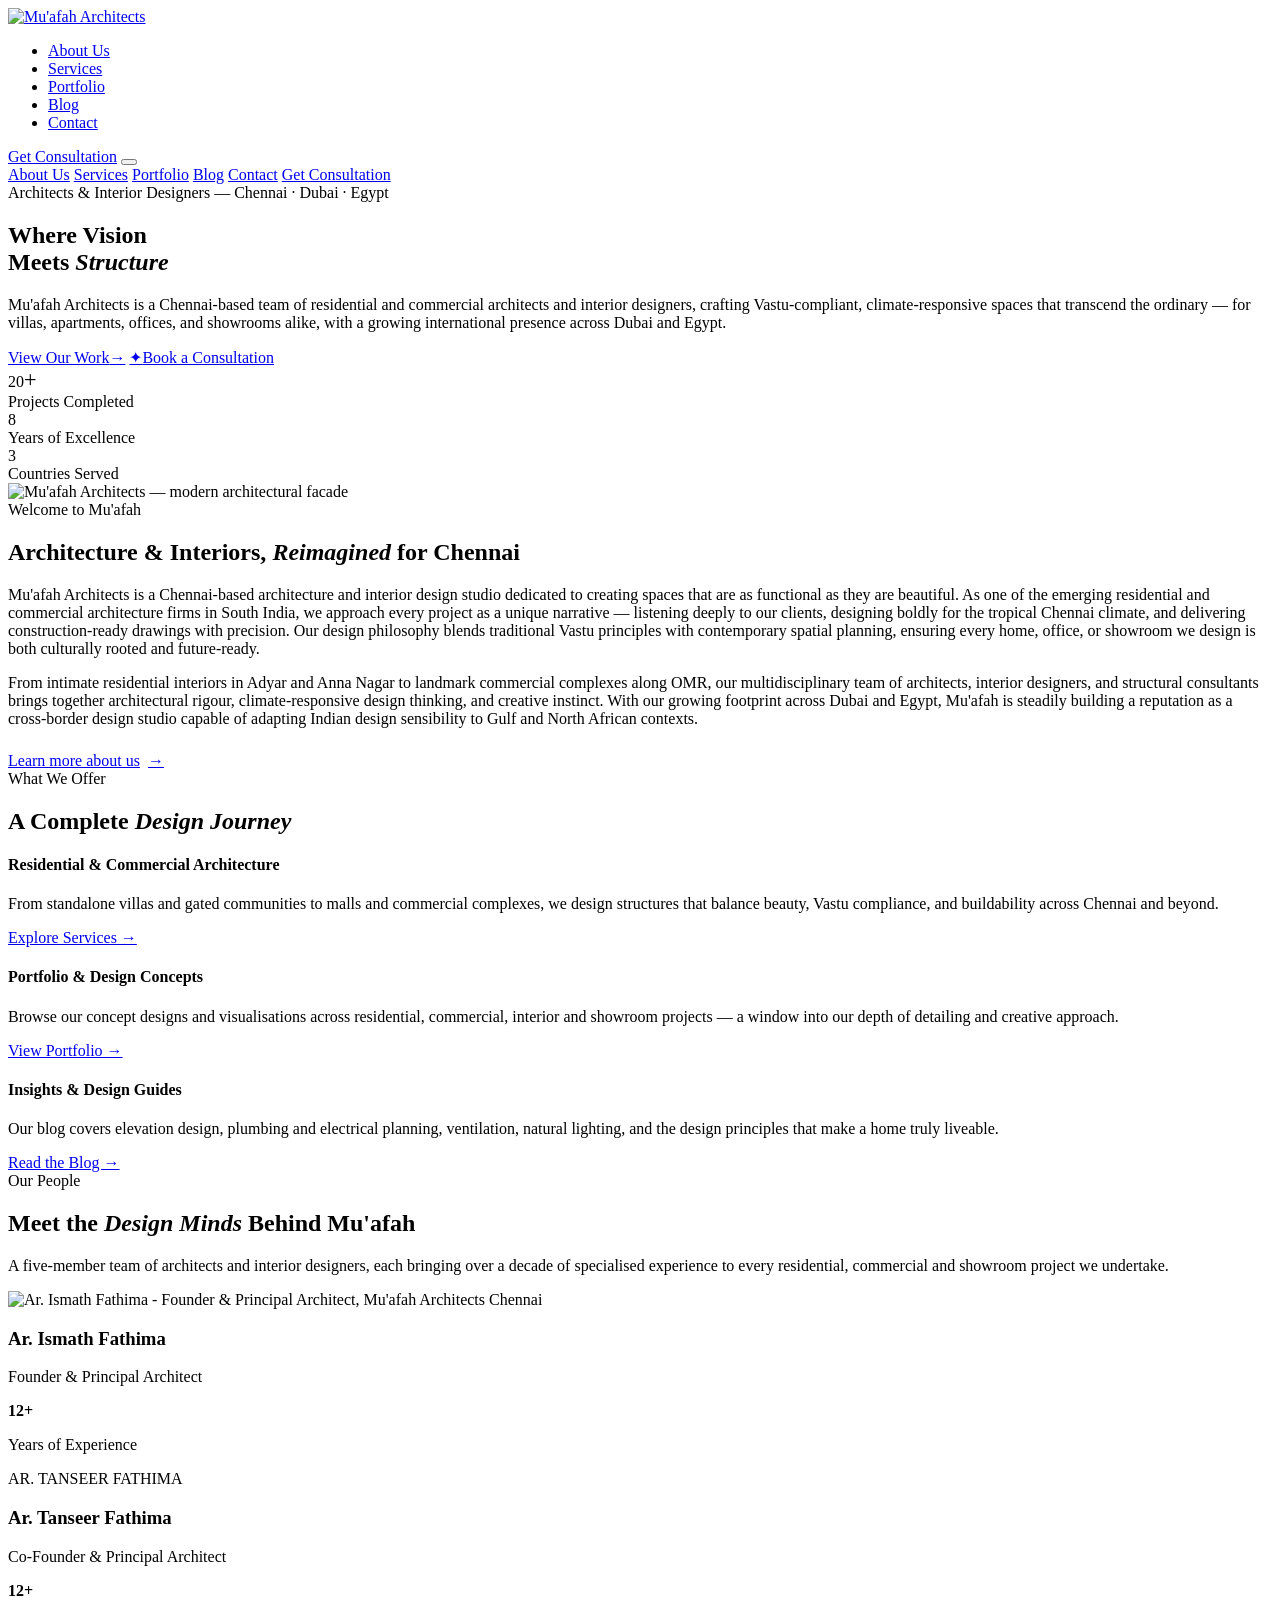
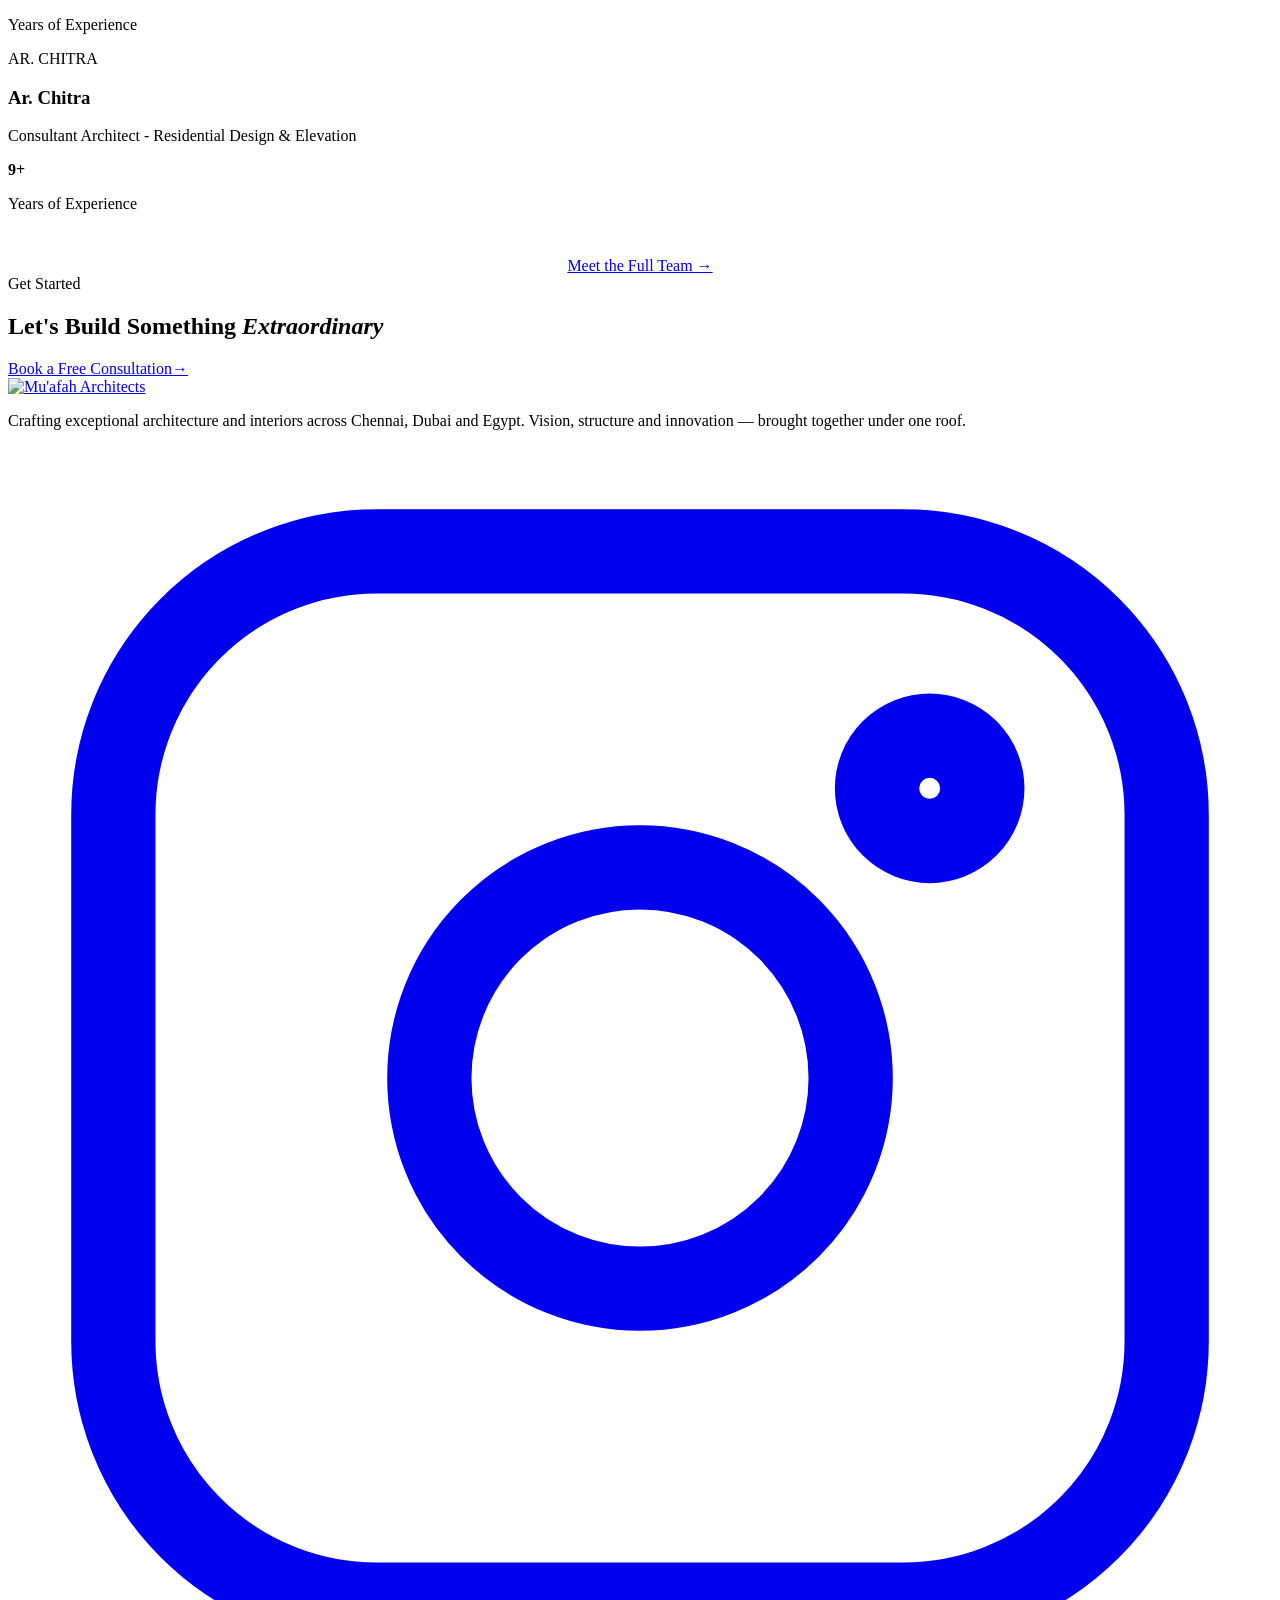
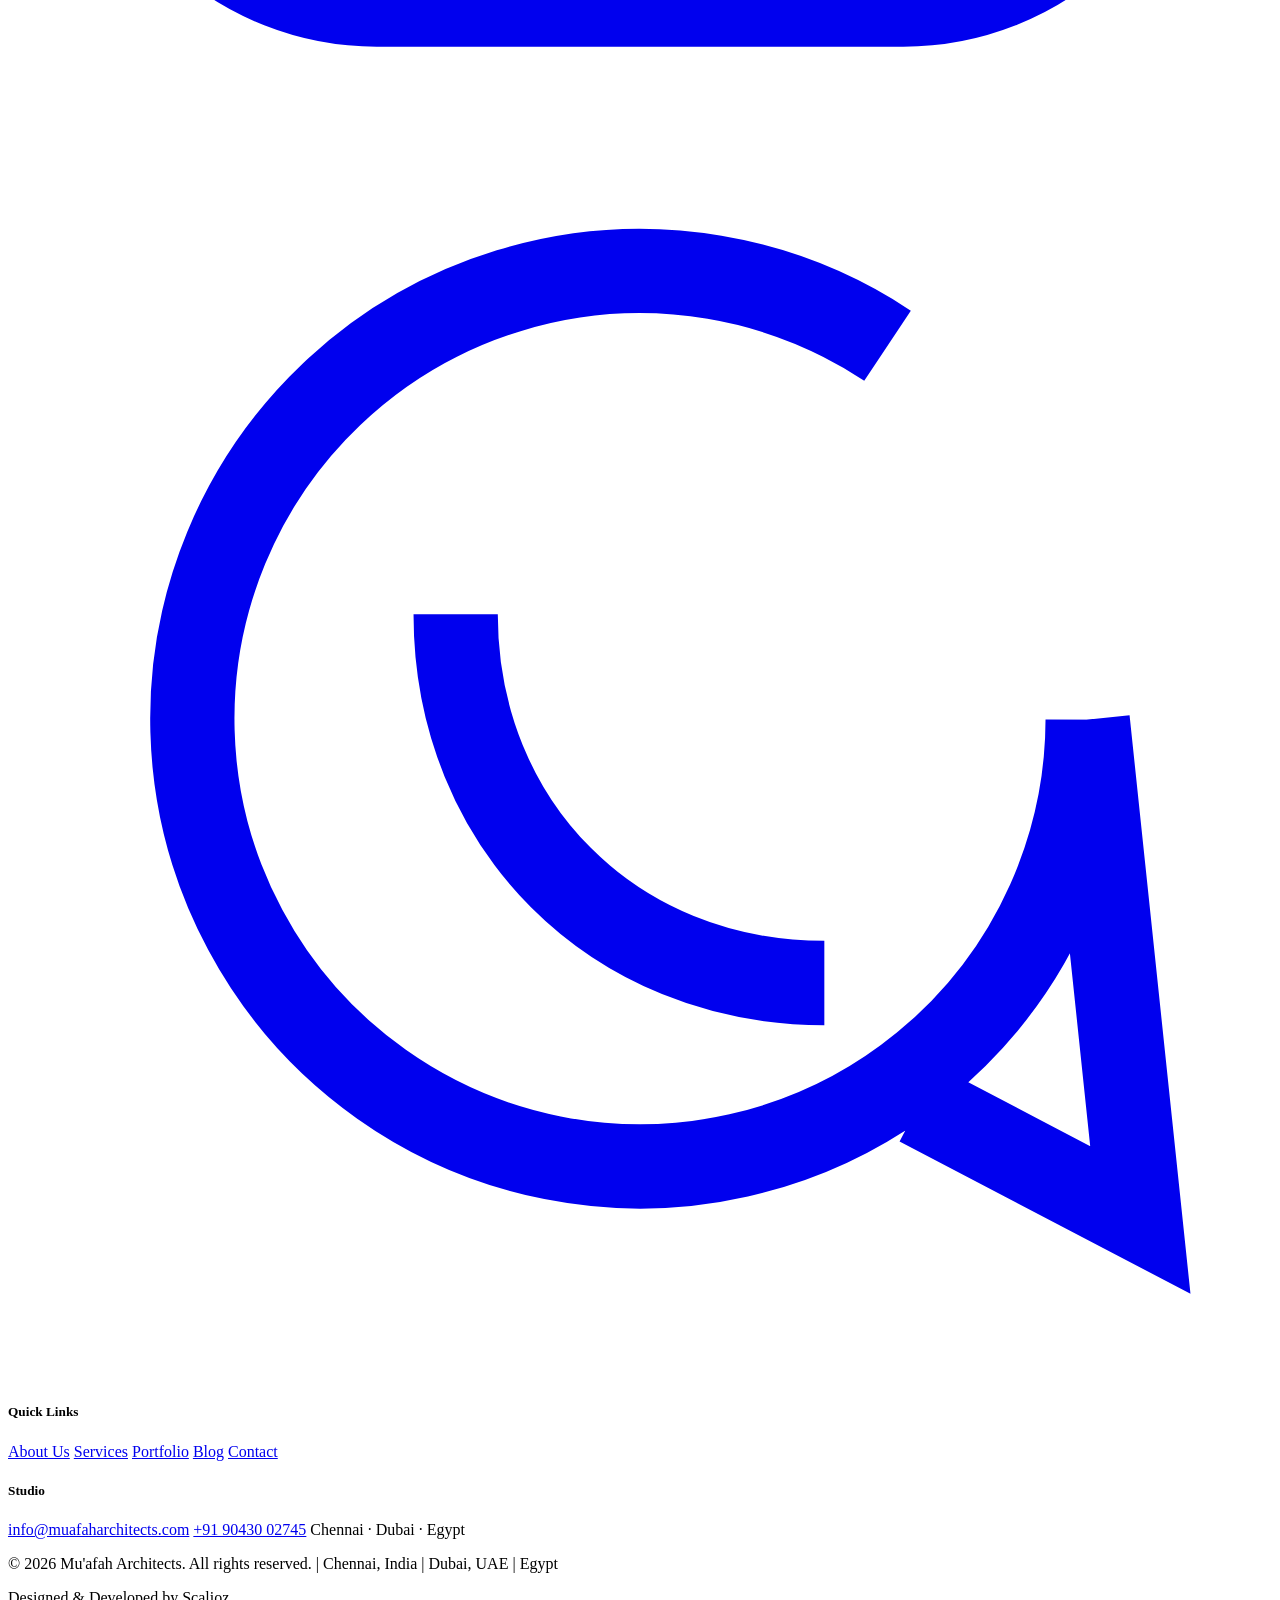
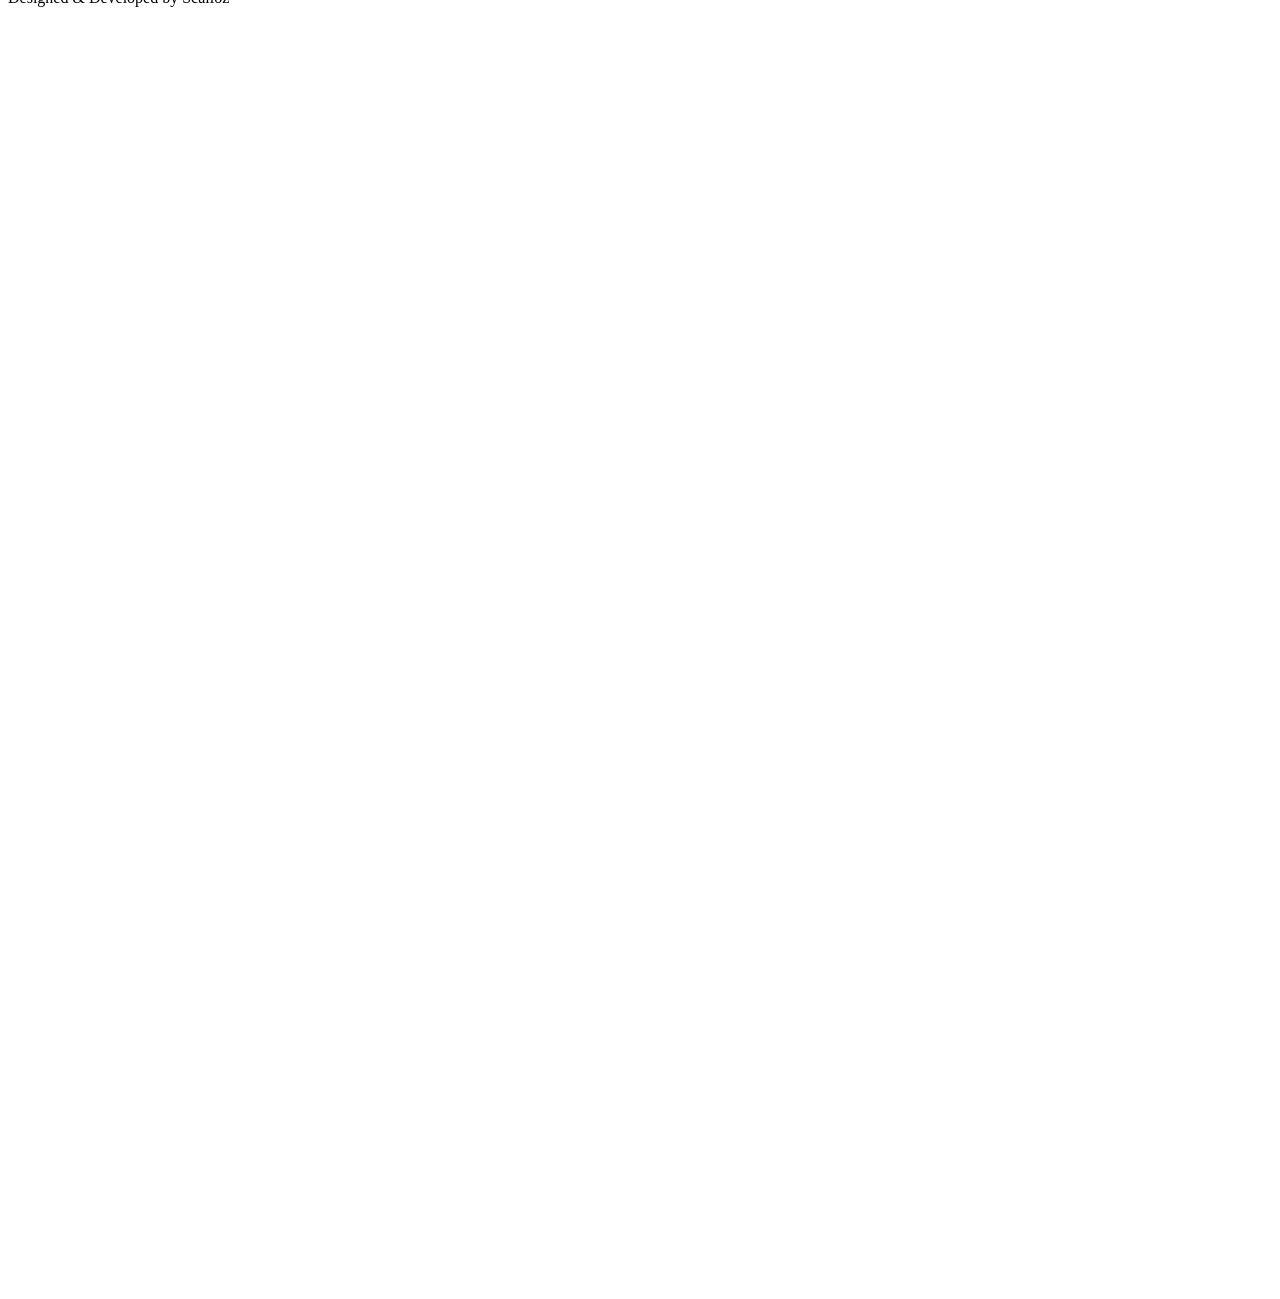
==== commit 765ab9e4: "Revise SEO meta tags and navigation links in index.html Updated meta tags and links for SEO and navi" ====
--- a/blog/index.html
+++ b/blog/index.html
@@ -3,130 +3,212 @@
 <head>
 <meta charset="UTF-8">
 <meta name="viewport" content="width=device-width, initial-scale=1.0">
-<title>Architecture & Interior Design Blog | Mu'afah Architects Chennai</title>
-<meta name="description" content="Read Mu'afah Architects' guides on elevation design, plumbing planning, electrical layout, natural ventilation, and the best home design styles for Chennai's climate. Expert insights from a leading Chennai architecture firm.">
-<meta name="keywords" content="elevation design chennai, plumbing design for homes, electrical layout planning, natural ventilation design, best home design styles, architecture blog chennai, home design tips chennai, vastu ventilation natural lighting">
+<title>Best Architects & Interior Designers in Chennai | Mu'afah Architects</title>
+<meta name="description" content="Mu'afah Architects is a leading architecture and interior design firm in Chennai, with studios in Chennai, Dubai and Egypt. We design Vastu-compliant, climate-responsive homes, offices, showrooms and commercial buildings. Book a free consultation today.">
+<meta name="keywords" content="best architects in chennai, top interior designers in chennai, architect chennai, interior designer chennai, residential architects chennai, commercial architects chennai, luxury interior designers chennai, villa design chennai, apartment interior design chennai, modular kitchen chennai, office interior designers chennai, showroom interior design chennai, vastu compliant home design chennai, sustainable architecture chennai, climate responsive architecture chennai, architects in Dubai, architects in Egypt">
 <meta name="robots" content="index, follow">
-<link rel="canonical" href="https://muafaharchitects.com/blog/index.html">
+<meta name="author" content="Mu'afah Architects">
+<link rel="canonical" href="https://muafaharchitects.com/">
+<meta property="og:type" content="website">
+<meta property="og:url" content="https://muafaharchitects.com/">
+<meta property="og:title" content="Best Architects & Interior Designers in Chennai | Mu'afah Architects">
+<meta property="og:description" content="Residential architects, commercial architects, and luxury interior designers in Chennai, Dubai & Egypt. Vastu-compliant, climate-responsive design for villas, apartments, offices and showrooms.">
+<meta property="og:image" content="assets/logo.jpeg">
+<meta name="twitter:card" content="summary_large_image">
 <link rel="preconnect" href="https://fonts.googleapis.com">
 <link rel="preconnect" href="https://fonts.gstatic.com" crossorigin>
 <link href="https://fonts.googleapis.com/css2?family=Cormorant+Garamond:ital,wght@0,300;0,400;0,500;0,600;0,700;1,300;1,400&family=Inter:wght@300;400;500;600&display=swap" rel="stylesheet">
-<link rel="stylesheet" href="../assets/style.css">
+<link rel="stylesheet" href="assets/style.css">
+<script type="application/ld+json">
+{
+  "@context": "https://schema.org",
+  "@type": "Architect",
+  "name": "Mu'afah Architects",
+  "description": "Mu'afah Architects is an architecture and interior design firm with studios in Chennai (India), Dubai (UAE) and Suez (Egypt), offering residential architecture, commercial architecture, home interiors, and showroom interior design.",
+  "image": "https://muafaharchitects.com/assets/logo.jpeg",
+  "url": "https://muafaharchitects.com/",
+  "telephone": "+91-90430-02745",
+  "priceRange": "₹₹",
+  "address": { "@type": "PostalAddress", "addressLocality": "Chennai", "addressRegion": "Tamil Nadu", "addressCountry": "IN" },
+  "areaServed": [
+    { "@type": "City", "name": "Chennai" },
+    { "@type": "City", "name": "Dubai" },
+    { "@type": "Country", "name": "Egypt" }
+  ]
+}
+</script>
 </head>
 <body>
 
+<!-- ═══ NAV ═══ -->
 <nav id="nav">
   <div class="container nav-inner">
-    <a href="../index.html" class="nav-logo"><img src="../assets/logo.jpeg" alt="Mu'afah Architects"></a>
+    <a href="index.html" class="nav-logo"><img src="assets/logo.jpeg" alt="Mu'afah Architects"></a>
     <ul class="nav-links">
-      <li><a href="../about.html">About Us</a></li>
-      <li><a href="../services.html">Services</a></li>
-      <li><a href="../portfolio.html">Portfolio</a></li>
-      <li><a href="index.html" class="active">Blog</a></li>
-      <li><a href="../contact.html">Contact</a></li>
+      <li><a href="about.html">About Us</a></li>
+      <li><a href="services.html">Services</a></li>
+      <li><a href="portfolio.html">Portfolio</a></li>
+      <li><a href="blog/index.html">Blog</a></li>
+      <li><a href="contact.html">Contact</a></li>
     </ul>
-    <a href="../contact.html" class="nav-cta">Get Consultation</a>
+    <a href="contact.html" class="nav-cta">Get Consultation</a>
     <button class="nav-toggle" id="nav-toggle" aria-label="Menu"><span></span><span></span><span></span></button>
   </div>
 </nav>
 <div id="mobile-nav">
-  <a href="../about.html">About Us</a>
-  <a href="../services.html">Services</a>
-  <a href="../portfolio.html">Portfolio</a>
-  <a href="index.html">Blog</a>
-  <a href="../contact.html">Contact</a>
-  <a href="../contact.html" class="m-cta">Get Consultation</a>
+  <a href="about.html">About Us</a>
+  <a href="services.html">Services</a>
+  <a href="portfolio.html">Portfolio</a>
+  <a href="blog/index.html">Blog</a>
+  <a href="contact.html">Contact</a>
+  <a href="contact.html" class="m-cta">Get Consultation</a>
 </div>
 
-<section class="page-hero">
-  <div class="container">
-    <div class="page-eyebrow">Insights & Design Guides</div>
-    <h1 class="page-h1">The Mu'afah <em>Design Journal</em></h1>
-    <p class="page-sub">Practical, expert-informed guides on the architecture and engineering decisions that shape a great home — from elevation design and plumbing planning to electrical layouts, ventilation, and natural lighting. Written by the architects and interior designers of Mu'afah, based in Chennai.</p>
-  </div>
-</section>
-
-<section>
-  <div class="container">
-    <div class="blog-grid">
-
-      <article class="blog-card reveal" id="elevation-design">
-        <span class="cat-tag">Elevation Design</span>
-        <h3>How to Choose the Right Elevation Design for Your Chennai Home</h3>
+<!-- ═══ HERO ═══ -->
+<section id="hero">
+  <div class="hero-bg"></div>
+  <div class="hero-overlay"></div>
+  <div class="container hero-content">
+    <div class="hero-eyebrow">Architects & Interior Designers — Chennai · Dubai · Egypt</div>
+    <h1 class="hero-h1">Where Vision<br>Meets <em>Structure</em></h1>
+    <p class="hero-sub">Mu'afah Architects is a Chennai-based team of residential and commercial architects and interior designers, crafting Vastu-compliant, climate-responsive spaces that transcend the ordinary — for villas, apartments, offices, and showrooms alike, with a growing international presence across Dubai and Egypt.</p>
+    <div class="hero-actions">
+      <a href="portfolio.html" class="btn-primary"><span>View Our Work</span><span>→</span></a>
+      <a href="contact.html" class="btn-ghost"><span>✦</span><span>Book a Consultation</span></a>
+    </div>
+  </div>
+  <div class="hero-stats">
+    <div class="stat-item"><div class="stat-num">20<span style="font-size:1.4rem">+</span></div><div class="stat-label">Projects Completed</div></div>
+    <div class="stat-item"><div class="stat-num">8</div><div class="stat-label">Years of Excellence</div></div>
+    <div class="stat-item"><div class="stat-num">3</div><div class="stat-label">Countries Served</div></div>
+  </div>
+</section>
+
+<!-- ═══ INTRO ═══ -->
+<section id="intro">
+  <div class="container">
+    <div class="about-grid">
+      <div class="about-img-wrap reveal">
+        <img src="https://images.unsplash.com/photo-1487958449943-2429e8be8625?w=700&q=80&auto=format&fit=crop" alt="Mu'afah Architects — modern architectural facade" loading="lazy">
+      </div>
+      <div class="reveal">
+        <div class="section-eyebrow">Welcome to Mu'afah</div>
+        <h2 class="section-title">Architecture & Interiors, <em>Reimagined</em> for Chennai</h2>
+        <div class="gold-rule"></div>
         <div class="body-text">
-          <p>The elevation of a house is the first thing anyone sees, and in a city like Chennai — where street-facing facades sit close together in most residential neighbourhoods — a well-designed elevation says as much about a homeowner's taste as the interiors ever will. Elevation design is the art and engineering of composing a building's exterior face: the balance of solid walls versus glazing, the rhythm of balconies and projections, the choice of cladding material, and the way the roofline resolves against the sky. A poorly planned elevation can make even a well-laid-out home look flat and forgettable, while a thoughtfully composed one elevates (quite literally) the perceived value of the property.</p>
-          <p>In Chennai's tropical climate, elevation design is not purely decorative — it directly affects how much heat a building absorbs through the day. Deep-set windows, projecting sunshades (chajjas), and covered balconies aren't just aesthetic devices; they physically shade the wall surface and glazing from the harsh afternoon sun, reducing indoor heat gain significantly. Contemporary Chennai elevations increasingly combine locally-sourced natural stone cladding, exposed concrete bands, and minimal ornamentation with these functional shading elements — a style that reads as modern while staying climatically sensible. Traditional elements like jaali (perforated screen) walls are also seeing a resurgence, offering privacy and airflow simultaneously without blocking natural light entirely.</p>
-          <p>When choosing an elevation style, homeowners should also think about long-term maintenance in Chennai's humid, monsoon-heavy climate. Textured or dark-coloured cladding can show water staining faster than lighter, smoother finishes; overly intricate mouldings collect dust and algae in monsoon months. At Mu'afah Architects, our elevation design process always balances the client's aesthetic brief against these practical maintenance realities, ensuring the facade looks as good in year five as it does on handover day.</p>
-        </div>
-      </article>
-
-      <article class="blog-card reveal" id="plumbing-concepts">
-        <span class="cat-tag">Plumbing Planning</span>
-        <h3>Essential Plumbing Concepts Every Homeowner Should Understand Before Construction</h3>
-        <div class="body-text">
-          <p>Plumbing is one of the most under-discussed aspects of home design, yet poor plumbing planning is responsible for a huge share of post-construction complaints — from low water pressure on upper floors to damp patches appearing on ceilings years after handover. Good plumbing design starts long before pipes are laid: it begins at the architectural drawing stage, where the location of bathrooms, kitchens, and utility areas is planned to keep wet-area plumbing runs as short and vertically stacked as possible across floors. This "wet-wall stacking" approach, where bathrooms on different floors sit directly above one another, dramatically simplifies pipe routing, reduces material cost, and makes future repairs far less invasive.</p>
-          <p>Two plumbing systems run through every home: the water supply line, which brings fresh water in (often via an overhead tank fed by a sump and motor in Chennai households, given inconsistent municipal supply), and the drainage or sewage line, which carries wastewater out. Each has its own slope, sizing, and venting requirements — drainage pipes in particular need correctly calculated gradients to prevent stagnation and foul odour, and proper vent stacks to allow trapped air to escape so water can flow freely. Homeowners should also plan for a dedicated rainwater harvesting system, which in Tamil Nadu is not just good practice but a legal requirement for most new constructions — integrating harvesting pits and recharge wells at the design stage avoids retrofitting complications later.</p>
-          <p>Material choice matters too: CPVC and PPR piping have largely replaced older GI (galvanised iron) pipework in Chennai's residential construction because they resist corrosion, handle hot water reliably, and have a longer service life. At Mu'afah, our architectural drawings always include a coordinated plumbing layout developed alongside the structural plan, so pipe runs never conflict with beams, columns, or electrical conduits — a coordination step that prevents expensive on-site rework.</p>
-        </div>
-      </article>
-
-      <article class="blog-card reveal" id="electrical-concepts">
-        <span class="cat-tag">Electrical Planning</span>
-        <h3>Electrical Layout Planning: What Good Design Looks Like</h3>
-        <div class="body-text">
-          <p>A home's electrical layout is invisible once construction is complete, which is exactly why it deserves careful upfront planning — retrofitting a missed power point or an undersized circuit after the walls are plastered is disruptive and expensive. Good electrical design begins with a room-by-room load assessment: how many appliances, how much lighting, and what peak demand each space will realistically draw. Kitchens and utility areas, for instance, need dedicated high-capacity circuits for appliances like water heaters, mixers, and washing machines, kept separate from general lighting circuits so a single appliance trip doesn't plunge the whole room into darkness.</p>
-          <p>Beyond load calculation, thoughtful electrical planning considers switch and socket placement in relation to furniture layout — a plan drawn up before furniture placement is finalised often results in switches hidden behind wardrobes or sofas blocking access to sockets. At Mu'afah, we coordinate electrical layout drawings with the interior design plan specifically to avoid this, positioning switches at accessible heights near doorways and sockets near where furniture and appliances will actually sit. We also plan for future-proofing: additional conduit runs for smart home automation, extra data/LAN points, and provision for solar panel integration on the roof, even if these aren't part of the initial fit-out.</p>
-          <p>Safety is non-negotiable in electrical design. Every circuit should be protected by appropriately rated MCBs (miniature circuit breakers), with a dedicated earthing system sized to the building's total load — a requirement that's especially critical in Chennai's humid climate, where moisture ingress increases the risk of electrical faults if wiring and junction boxes aren't properly sealed. A well-documented electrical drawing, handed over to the client alongside the as-built architectural set, also makes future maintenance and renovation dramatically easier.</p>
-        </div>
-      </article>
-
-      <article class="blog-card reveal" id="best-design-types">
-        <span class="cat-tag">Design Styles</span>
-        <h3>Which Home Design Style Suits Chennai's Climate and Lifestyle Best?</h3>
-        <div class="body-text">
-          <p>Contemporary, traditional, minimalist, Indo-colonial, coastal-modern — the range of home design styles available to a Chennai homeowner today can feel overwhelming, but the right choice usually comes down to matching aesthetic preference with genuine climatic and lifestyle fit rather than chasing a passing trend. Contemporary design, characterised by clean geometric forms, flat or low-slope roofs, minimal ornamentation, and large but well-shaded glazing, has become the dominant style for new Chennai homes because it lends itself naturally to the passive cooling strategies the climate demands — courtyards, cross-ventilation corridors, and deep overhangs integrate cleanly into a contemporary massing without looking out of place.</p>
-          <p>Traditional Tamil Nadu residential design, with its sloped Mangalore-tile roofing, verandahs, and courtyard (nadu-veedu) layouts, remains a genuinely climate-smart choice too — sloped roofs shed monsoon rainfall efficiently and the deep verandah creates a naturally shaded transition zone between outdoors and indoors. Many of our clients at Mu'afah request a hybrid approach: a contemporary massing and material palette on the exterior, with traditional planning principles like a central courtyard or light-well retained internally for ventilation and daylighting. This hybrid style has proven especially popular for independent houses and villas where the plot size allows for a courtyard without compromising built-up area.</p>
-          <p>For interiors, minimalist and Scandinavian-influenced design — light material palettes, uncluttered surfaces, natural wood tones — pairs well with Chennai's bright daylight, since it reflects light rather than absorbing it, keeping rooms feeling airy even without excessive air conditioning. Whatever style a homeowner gravitates toward, the underlying principle we apply at Mu'afah is the same: the style should serve the climate and the way the family actually lives, not fight against either.</p>
-        </div>
-      </article>
-
-      <article class="blog-card reveal" id="ventilation-lighting">
-        <span class="cat-tag">Ventilation & Daylight</span>
-        <h3>Why Natural Ventilation and Daylighting Matter More Than You Think</h3>
-        <div class="body-text">
-          <p>Of all the design decisions that affect daily comfort in a home, few matter as much — and are as commonly under-prioritised — as natural ventilation and daylighting. Good cross-ventilation, achieved by positioning windows and openings on opposite or adjacent walls so air can flow directly through a room rather than stagnating, keeps interiors measurably cooler in Chennai's hot, humid climate and reduces dependency on mechanical air conditioning, which in turn lowers electricity bills and environmental impact. A room with only one external wall and a single window, by contrast, often traps heat and humidity regardless of how large that window is, because there's no exit path for the air to escape.</p>
-          <p>Daylighting — the strategic use of windows, light-wells, skylights and courtyards to bring natural light deep into a floor plan — is equally important for both energy efficiency and occupant wellbeing. Homes and offices with poor daylight access rely heavily on artificial lighting throughout the day, and research consistently links inadequate natural light exposure to lower mood and productivity. In multi-storey homes and apartment layouts where not every room can have a direct external wall, architects use internal light-wells, glazed internal partitions, and strategically placed skylights to channel daylight into otherwise dark interior zones like staircases, corridors and internal bathrooms.</p>
-          <p>At Mu'afah Architects, ventilation and daylighting analysis happens at the very first concept stage of every project — we study the plot's orientation relative to the sun path and prevailing wind direction before finalising room placement, ensuring bedrooms catch cooling cross-breezes, living areas receive balanced daylight without harsh glare, and service areas like bathrooms and utility rooms still get adequate natural light and airflow even when tucked toward the interior of the plan. This upfront analysis is, in our experience, one of the highest-leverage design decisions in the entire process — it costs nothing extra to plan correctly, yet its impact on a home's comfort and running costs lasts for decades.</p>
-        </div>
-      </article>
-
-    </div>
-  </div>
-</section>
-
+          <p>Mu'afah Architects is a Chennai-based architecture and interior design studio dedicated to creating spaces that are as functional as they are beautiful. As one of the emerging residential and commercial architecture firms in South India, we approach every project as a unique narrative — listening deeply to our clients, designing boldly for the tropical Chennai climate, and delivering construction-ready drawings with precision. Our design philosophy blends traditional Vastu principles with contemporary spatial planning, ensuring every home, office, or showroom we design is both culturally rooted and future-ready.</p>
+          <p>From intimate residential interiors in Adyar and Anna Nagar to landmark commercial complexes along OMR, our multidisciplinary team of architects, interior designers, and structural consultants brings together architectural rigour, climate-responsive design thinking, and creative instinct. With our growing footprint across Dubai and Egypt, Mu'afah is steadily building a reputation as a cross-border design studio capable of adapting Indian design sensibility to Gulf and North African contexts.</p>
+        </div>
+        <a href="about.html" class="preview-link" style="display:inline-flex;align-items:center;gap:8px;margin-top:8px">Learn more about us <span>→</span></a>
+      </div>
+    </div>
+  </div>
+</section>
+
+<!-- ═══ PREVIEW STRIP ═══ -->
+<section class="preview-strip">
+  <div class="container">
+    <div class="section-eyebrow reveal">What We Offer</div>
+    <h2 class="section-title reveal">A Complete <em>Design Journey</em></h2>
+    <div class="preview-grid">
+      <div class="preview-card reveal">
+        <h4>Residential & Commercial Architecture</h4>
+        <p>From standalone villas and gated communities to malls and commercial complexes, we design structures that balance beauty, Vastu compliance, and buildability across Chennai and beyond.</p>
+        <a href="services.html" class="preview-link">Explore Services →</a>
+      </div>
+      <div class="preview-card reveal">
+        <h4>Portfolio & Design Concepts</h4>
+        <p>Browse our concept designs and visualisations across residential, commercial, interior and showroom projects — a window into our depth of detailing and creative approach.</p>
+        <a href="portfolio.html" class="preview-link">View Portfolio →</a>
+      </div>
+      <div class="preview-card reveal">
+        <h4>Insights & Design Guides</h4>
+        <p>Our blog covers elevation design, plumbing and electrical planning, ventilation, natural lighting, and the design principles that make a home truly liveable.</p>
+        <a href="blog/index.html" class="preview-link">Read the Blog →</a>
+      </div>
+    </div>
+  </div>
+</section>
+
+<!-- ═══ TEAM TEASER ═══ -->
+<section id="team-teaser">
+  <div class="container">
+    <div class="section-eyebrow reveal">Our People</div>
+    <h2 class="section-title reveal">Meet the <em>Design Minds</em> Behind Mu'afah</h2>
+    <p class="page-sub reveal" style="margin-top:20px">A five-member team of architects and interior designers, each bringing over a decade of specialised experience to every residential, commercial and showroom project we undertake.</p>
+    <div class="team-grid">
+      <div class="team-card reveal">
+        <div class="team-card-header">
+          <div class="team-photo-wrap">
+            <img src="assets/team/ismath-fathima.jpeg" alt="Ar. Ismath Fathima - Founder & Principal Architect, Mu'afah Architects Chennai" class="team-photo-img">
+          </div>
+          <div class="team-header-info">
+            <h3 class="team-name">Ar. Ismath Fathima</h3>
+            <p class="team-title">Founder & Principal Architect</p>
+            <div class="team-exp-tag"><strong>12+</strong><p>Years of Experience</p></div>
+          </div>
+        </div>
+      </div>
+      <div class="team-card reveal">
+        <div class="team-card-header">
+          <div class="team-photo-wrap">
+            <div class="team-photo-placeholder"><span>AR. TANSEER FATHIMA</span></div>
+          </div>
+          <div class="team-header-info">
+            <h3 class="team-name">Ar. Tanseer Fathima</h3>
+            <p class="team-title">Co-Founder & Principal Architect</p>
+            <div class="team-exp-tag"><strong>12+</strong><p>Years of Experience</p></div>
+          </div>
+        </div>
+      </div>
+      <div class="team-card reveal">
+        <div class="team-card-header">
+          <div class="team-photo-wrap">
+            <div class="team-photo-placeholder"><span>AR. CHITRA</span></div>
+          </div>
+          <div class="team-header-info">
+            <h3 class="team-name">Ar. Chitra</h3>
+            <p class="team-title">Consultant Architect - Residential Design & Elevation</p>
+            <div class="team-exp-tag"><strong>9+</strong><p>Years of Experience</p></div>
+          </div>
+        </div>
+      </div>
+    </div>
+    <div style="text-align:center;margin-top:44px">
+      <a href="about.html#team" class="btn-ghost reveal">Meet the Full Team →</a>
+    </div>
+  </div>
+</section>
+
+<!-- ═══ CTA ═══ -->
 <section class="cta-strip">
   <div class="container">
-    <div class="section-eyebrow reveal" style="justify-content:center">Have a Project in Mind?</div>
-    <h2 class="section-title reveal">Let's Design It <em>Right</em>, From Day One</h2>
-    <a href="../contact.html" class="btn-primary reveal" style="margin-top:24px"><span>Book a Free Consultation</span><span>→</span></a>
-  </div>
-</section>
-
+    <div class="section-eyebrow reveal" style="justify-content:center">Get Started</div>
+    <h2 class="section-title reveal">Let's Build Something <em>Extraordinary</em></h2>
+    <a href="contact.html" class="btn-primary reveal" style="margin-top:12px"><span>Book a Free Consultation</span><span>→</span></a>
+  </div>
+</section>
+
+<!-- ═══ FOOTER ═══ -->
 <footer>
   <div class="container">
     <div class="footer-grid">
       <div>
-        <a href="../index.html" class="footer-logo"><img src="../assets/logo.jpeg" alt="Mu'afah Architects"></a>
-        <p class="footer-about">Crafting exceptional architecture and interiors across Chennai, Dubai and Egypt.</p>
+        <a href="index.html" class="footer-logo"><img src="assets/logo.jpeg" alt="Mu'afah Architects"></a>
+        <p class="footer-about">Crafting exceptional architecture and interiors across Chennai, Dubai and Egypt. Vision, structure and innovation — brought together under one roof.</p>
+        <div class="footer-social">
+          <a href="#" target="_blank" rel="noopener" class="social-icon" aria-label="Instagram"><svg viewBox="0 0 24 24" fill="none" stroke="currentColor" stroke-width="1.6"><rect x="2" y="2" width="20" height="20" rx="5"/><circle cx="12" cy="12" r="4"/><circle cx="17.5" cy="6.5" r="1"/></svg></a>
+          <a href="https://wa.me/919043002745" target="_blank" rel="noopener" class="social-icon" aria-label="WhatsApp"><svg viewBox="0 0 24 24" fill="none" stroke="currentColor" stroke-width="1.6"><path d="M20.5 11.5a8.5 8.5 0 1 1-3.8-7.1M20.5 11.5L21.5 21l-4.2-2.2"/><path d="M8.5 9.5c0 4 3 7 7 7"/></svg></a>
+        </div>
       </div>
       <div class="footer-col">
         <h5>Quick Links</h5>
         <div class="footer-links">
-          <a href="../about.html">About Us</a>
-          <a href="../services.html">Services</a>
-          <a href="../portfolio.html">Portfolio</a>
-          <a href="index.html">Blog</a>
-          <a href="../contact.html">Contact</a>
+          <a href="about.html">About Us</a>
+          <a href="services.html">Services</a>
+          <a href="portfolio.html">Portfolio</a>
+          <a href="blog/index.html">Blog</a>
+          <a href="contact.html">Contact</a>
         </div>
       </div>
       <div class="footer-col">
@@ -134,19 +216,21 @@
         <div class="footer-links">
           <a href="mailto:info@muafaharchitects.com">info@muafaharchitects.com</a>
           <a href="tel:+919043002745">+91 90430 02745</a>
-          <span>Chennai · Egypt · Dubai</span>
+          <span>Chennai · Dubai · Egypt</span>
         </div>
       </div>
     </div>
     <div class="footer-bottom">
-      <p>© 2026 Mu'afah Architects. All rights reserved. | Chennai, India | Egypt | Dubai, UAE</p>
+      <p>© 2026 Mu'afah Architects. All rights reserved. | Chennai, India | Dubai, UAE | Egypt</p>
       <p>Designed & Developed by <span>Scalioz</span></p>
     </div>
   </div>
 </footer>
 
-<a href="https://wa.me/919043002745" target="_blank" rel="noopener" id="float-wa" aria-label="Chat on WhatsApp"><svg viewBox="0 0 24 24" fill="white"><path d="M12 2C6.48 2 2 6.48 2 12c0 1.85.5 3.58 1.36 5.07L2 22l5.07-1.33A9.94 9.94 0 0012 22c5.52 0 10-4.48 10-10S17.52 2 12 2zm5.2 14.2c-.22.6-1.3 1.18-1.78 1.25-.46.07-1.03.1-1.66-.1-.38-.12-.87-.28-1.5-.55-2.64-1.14-4.36-3.8-4.5-3.98-.13-.18-1.07-1.42-1.07-2.71s.68-1.92.92-2.18c.24-.26.52-.33.7-.33h.5c.16 0 .38-.06.59.45.22.53.74 1.83.8 1.96.07.13.11.29.02.46-.32.65-.68.9-.9 1.15-.13.14-.27.3-.12.56.62 1.1 1.27 1.84 2.2 2.46.78.52 1.26.69 1.45.77.18.08.29.07.4-.05.14-.16.6-.66.76-.89.16-.23.32-.19.53-.11.21.08 1.36.66 1.6.78.23.12.39.18.45.28.06.1.06.59-.16 1.18z"/></svg></a>
-
-<script src="../assets/script.js"></script>
+<a href="https://wa.me/919043002745?text=Hello%20Mu'afah%20Architects%2C%20I%27d%20like%20to%20know%20more%20about%20your%20services." target="_blank" rel="noopener" id="float-wa" aria-label="Chat on WhatsApp">
+  <svg viewBox="0 0 24 24" fill="white"><path d="M12 2C6.48 2 2 6.48 2 12c0 1.85.5 3.58 1.36 5.07L2 22l5.07-1.33A9.94 9.94 0 0012 22c5.52 0 10-4.48 10-10S17.52 2 12 2zm5.2 14.2c-.22.6-1.3 1.18-1.78 1.25-.46.07-1.03.1-1.66-.1-.38-.12-.87-.28-1.5-.55-2.64-1.14-4.36-3.8-4.5-3.98-.13-.18-1.07-1.42-1.07-2.71s.68-1.92.92-2.18c.24-.26.52-.33.7-.33h.5c.16 0 .38-.06.59.45.22.53.74 1.83.8 1.96.07.13.11.29.02.46-.32.65-.68.9-.9 1.15-.13.14-.27.3-.12.56.62 1.1 1.27 1.84 2.2 2.46.78.52 1.26.69 1.45.77.18.08.29.07.4-.05.14-.16.6-.66.76-.89.16-.23.32-.19.53-.11.21.08 1.36.66 1.6.78.23.12.39.18.45.28.06.1.06.59-.16 1.18z"/></svg>
+</a>
+
+<script src="assets/script.js"></script>
 </body>
 </html>
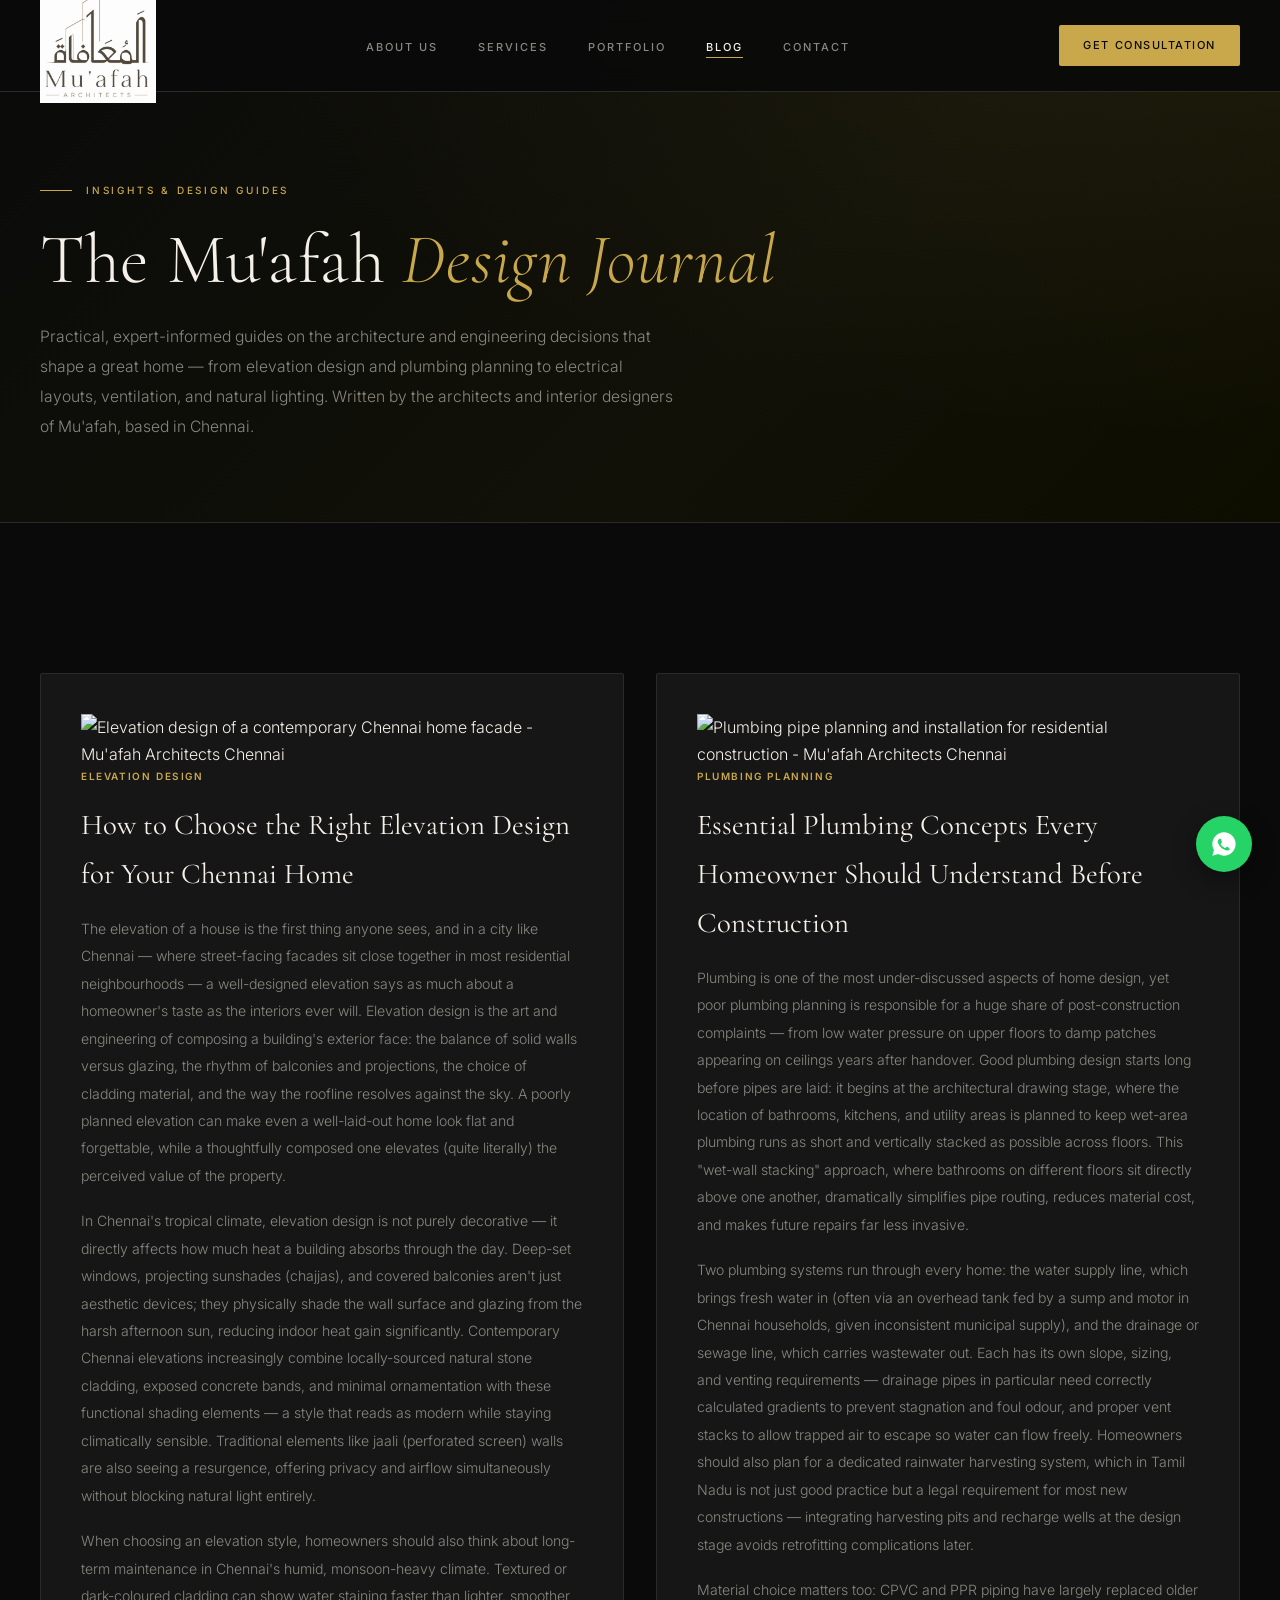
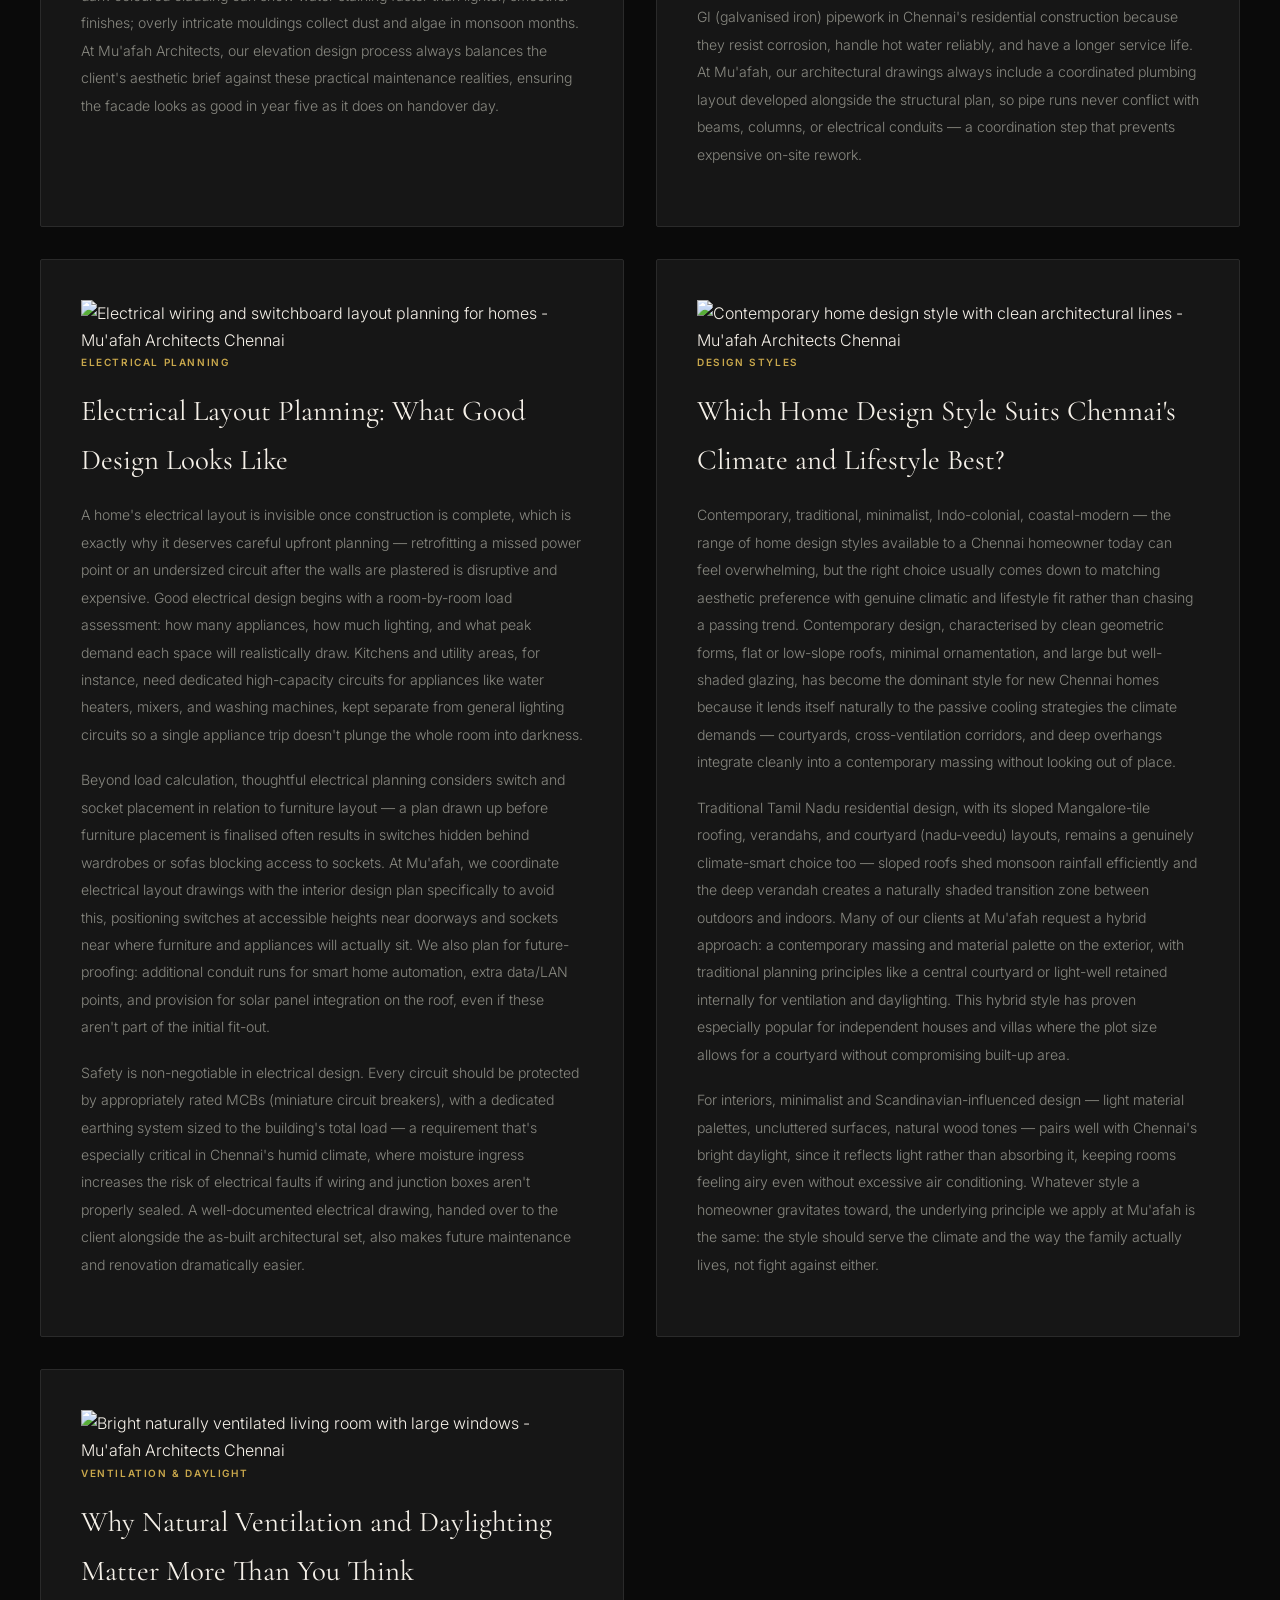
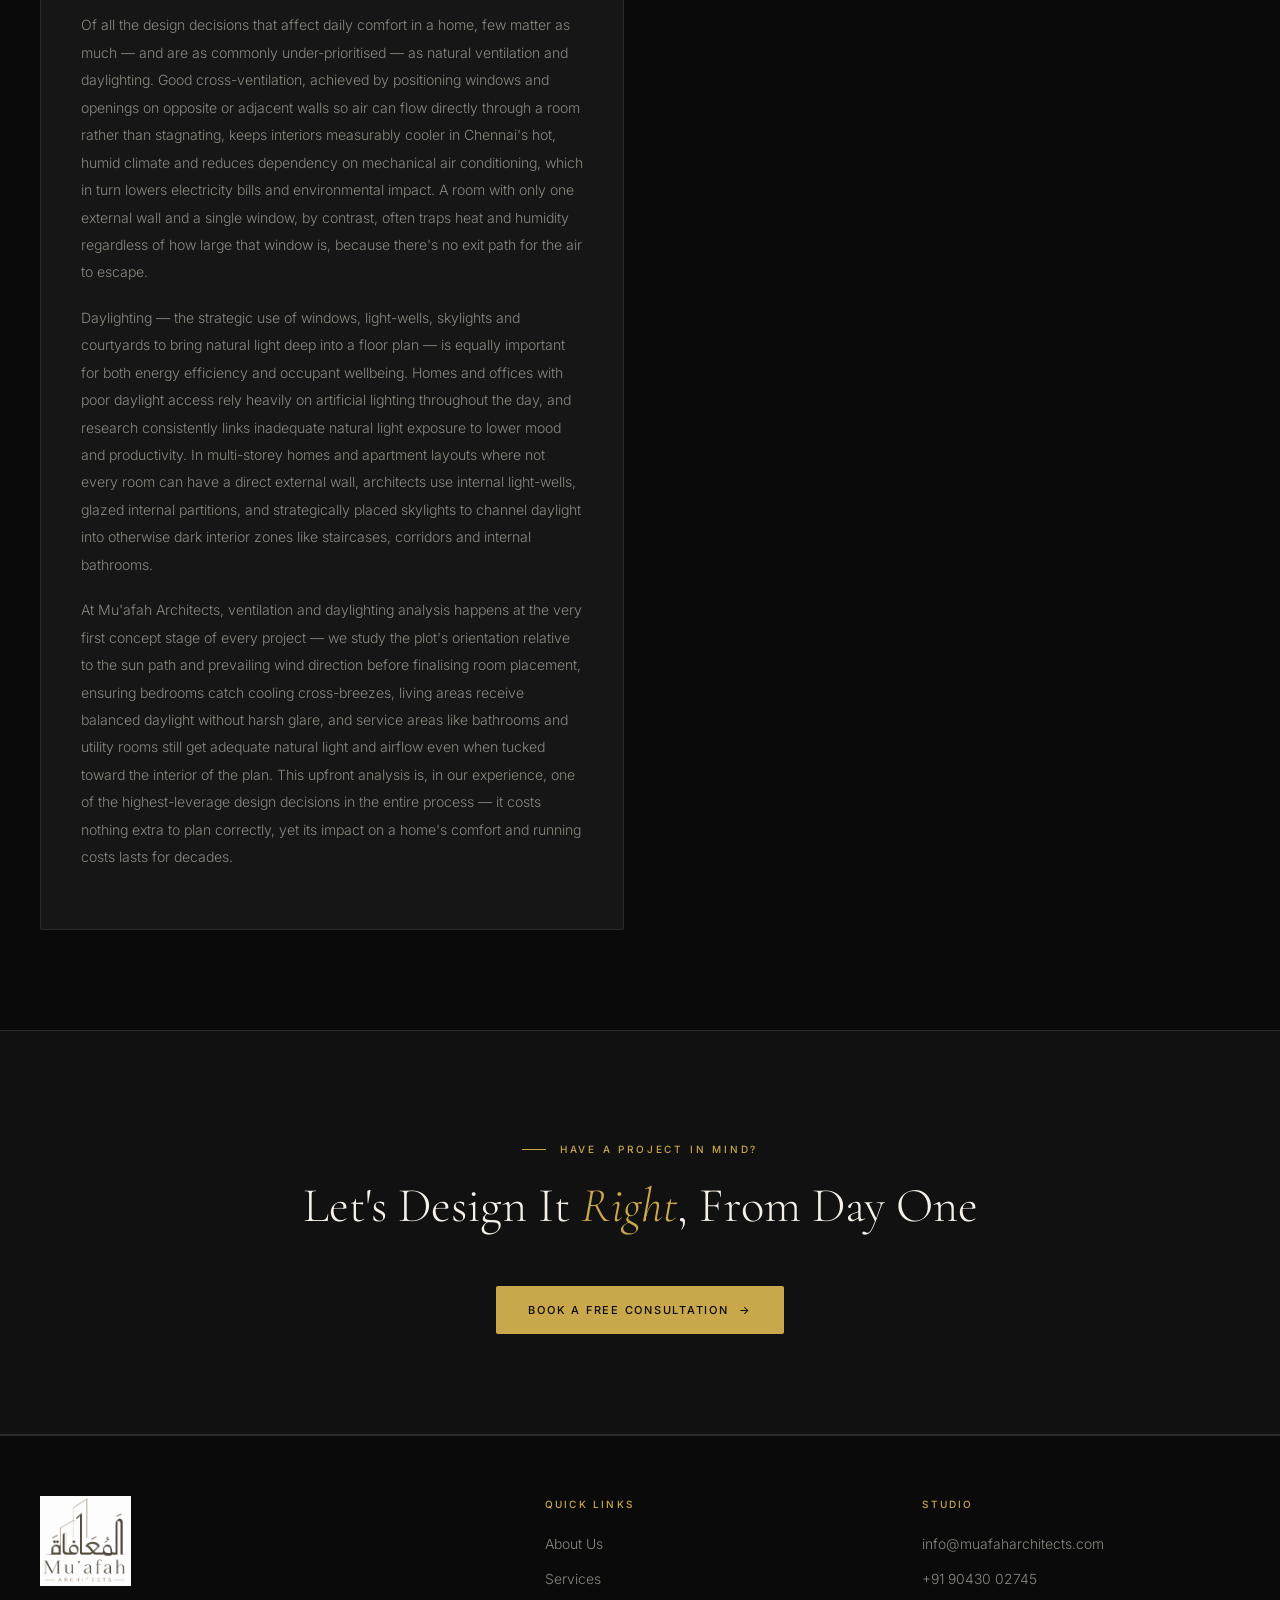
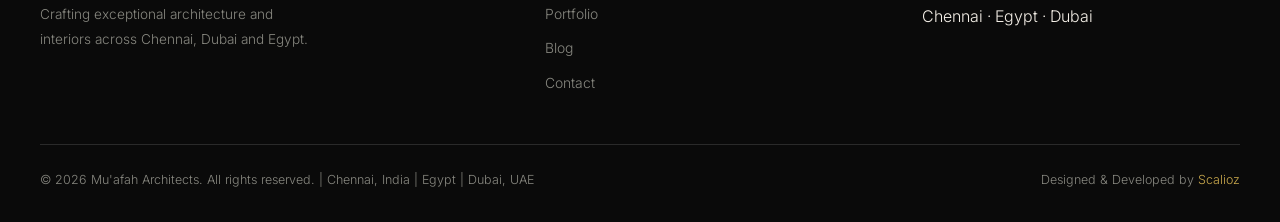
==== commit 46a88020: "Update blog index.html for SEO and navigation" ====
--- a/blog/index.html
+++ b/blog/index.html
@@ -3,212 +3,135 @@
 <head>
 <meta charset="UTF-8">
 <meta name="viewport" content="width=device-width, initial-scale=1.0">
-<title>Best Architects & Interior Designers in Chennai | Mu'afah Architects</title>
-<meta name="description" content="Mu'afah Architects is a leading architecture and interior design firm in Chennai, with studios in Chennai, Dubai and Egypt. We design Vastu-compliant, climate-responsive homes, offices, showrooms and commercial buildings. Book a free consultation today.">
-<meta name="keywords" content="best architects in chennai, top interior designers in chennai, architect chennai, interior designer chennai, residential architects chennai, commercial architects chennai, luxury interior designers chennai, villa design chennai, apartment interior design chennai, modular kitchen chennai, office interior designers chennai, showroom interior design chennai, vastu compliant home design chennai, sustainable architecture chennai, climate responsive architecture chennai, architects in Dubai, architects in Egypt">
+<title>Architecture & Interior Design Blog | Mu'afah Architects Chennai</title>
+<meta name="description" content="Read Mu'afah Architects' guides on elevation design, plumbing planning, electrical layout, natural ventilation, and the best home design styles for Chennai's climate. Expert insights from a leading Chennai architecture firm.">
+<meta name="keywords" content="elevation design chennai, plumbing design for homes, electrical layout planning, natural ventilation design, best home design styles, architecture blog chennai, home design tips chennai, vastu ventilation natural lighting">
 <meta name="robots" content="index, follow">
-<meta name="author" content="Mu'afah Architects">
-<link rel="canonical" href="https://muafaharchitects.com/">
-<meta property="og:type" content="website">
-<meta property="og:url" content="https://muafaharchitects.com/">
-<meta property="og:title" content="Best Architects & Interior Designers in Chennai | Mu'afah Architects">
-<meta property="og:description" content="Residential architects, commercial architects, and luxury interior designers in Chennai, Dubai & Egypt. Vastu-compliant, climate-responsive design for villas, apartments, offices and showrooms.">
-<meta property="og:image" content="assets/logo.jpeg">
-<meta name="twitter:card" content="summary_large_image">
+<link rel="canonical" href="https://muafaharchitects.com/blog/index.html">
 <link rel="preconnect" href="https://fonts.googleapis.com">
 <link rel="preconnect" href="https://fonts.gstatic.com" crossorigin>
 <link href="https://fonts.googleapis.com/css2?family=Cormorant+Garamond:ital,wght@0,300;0,400;0,500;0,600;0,700;1,300;1,400&family=Inter:wght@300;400;500;600&display=swap" rel="stylesheet">
-<link rel="stylesheet" href="assets/style.css">
-<script type="application/ld+json">
-{
-  "@context": "https://schema.org",
-  "@type": "Architect",
-  "name": "Mu'afah Architects",
-  "description": "Mu'afah Architects is an architecture and interior design firm with studios in Chennai (India), Dubai (UAE) and Suez (Egypt), offering residential architecture, commercial architecture, home interiors, and showroom interior design.",
-  "image": "https://muafaharchitects.com/assets/logo.jpeg",
-  "url": "https://muafaharchitects.com/",
-  "telephone": "+91-90430-02745",
-  "priceRange": "₹₹",
-  "address": { "@type": "PostalAddress", "addressLocality": "Chennai", "addressRegion": "Tamil Nadu", "addressCountry": "IN" },
-  "areaServed": [
-    { "@type": "City", "name": "Chennai" },
-    { "@type": "City", "name": "Dubai" },
-    { "@type": "Country", "name": "Egypt" }
-  ]
-}
-</script>
+<link rel="stylesheet" href="../assets/style.css">
 </head>
 <body>
 
-<!-- ═══ NAV ═══ -->
 <nav id="nav">
   <div class="container nav-inner">
-    <a href="index.html" class="nav-logo"><img src="assets/logo.jpeg" alt="Mu'afah Architects"></a>
+    <a href="../index.html" class="nav-logo"><img src="../assets/logo.jpeg" alt="Mu'afah Architects"></a>
     <ul class="nav-links">
-      <li><a href="about.html">About Us</a></li>
-      <li><a href="services.html">Services</a></li>
-      <li><a href="portfolio.html">Portfolio</a></li>
-      <li><a href="blog/index.html">Blog</a></li>
-      <li><a href="contact.html">Contact</a></li>
+      <li><a href="../about.html">About Us</a></li>
+      <li><a href="../services.html">Services</a></li>
+      <li><a href="../portfolio.html">Portfolio</a></li>
+      <li><a href="index.html" class="active">Blog</a></li>
+      <li><a href="../contact.html">Contact</a></li>
     </ul>
-    <a href="contact.html" class="nav-cta">Get Consultation</a>
+    <a href="../contact.html" class="nav-cta">Get Consultation</a>
     <button class="nav-toggle" id="nav-toggle" aria-label="Menu"><span></span><span></span><span></span></button>
   </div>
 </nav>
 <div id="mobile-nav">
-  <a href="about.html">About Us</a>
-  <a href="services.html">Services</a>
-  <a href="portfolio.html">Portfolio</a>
-  <a href="blog/index.html">Blog</a>
-  <a href="contact.html">Contact</a>
-  <a href="contact.html" class="m-cta">Get Consultation</a>
+  <a href="../about.html">About Us</a>
+  <a href="../services.html">Services</a>
+  <a href="../portfolio.html">Portfolio</a>
+  <a href="index.html">Blog</a>
+  <a href="../contact.html">Contact</a>
+  <a href="../contact.html" class="m-cta">Get Consultation</a>
 </div>
 
-<!-- ═══ HERO ═══ -->
-<section id="hero">
-  <div class="hero-bg"></div>
-  <div class="hero-overlay"></div>
-  <div class="container hero-content">
-    <div class="hero-eyebrow">Architects & Interior Designers — Chennai · Dubai · Egypt</div>
-    <h1 class="hero-h1">Where Vision<br>Meets <em>Structure</em></h1>
-    <p class="hero-sub">Mu'afah Architects is a Chennai-based team of residential and commercial architects and interior designers, crafting Vastu-compliant, climate-responsive spaces that transcend the ordinary — for villas, apartments, offices, and showrooms alike, with a growing international presence across Dubai and Egypt.</p>
-    <div class="hero-actions">
-      <a href="portfolio.html" class="btn-primary"><span>View Our Work</span><span>→</span></a>
-      <a href="contact.html" class="btn-ghost"><span>✦</span><span>Book a Consultation</span></a>
-    </div>
-  </div>
-  <div class="hero-stats">
-    <div class="stat-item"><div class="stat-num">20<span style="font-size:1.4rem">+</span></div><div class="stat-label">Projects Completed</div></div>
-    <div class="stat-item"><div class="stat-num">8</div><div class="stat-label">Years of Excellence</div></div>
-    <div class="stat-item"><div class="stat-num">3</div><div class="stat-label">Countries Served</div></div>
+<section class="page-hero">
+  <div class="container">
+    <div class="page-eyebrow">Insights & Design Guides</div>
+    <h1 class="page-h1">The Mu'afah <em>Design Journal</em></h1>
+    <p class="page-sub">Practical, expert-informed guides on the architecture and engineering decisions that shape a great home — from elevation design and plumbing planning to electrical layouts, ventilation, and natural lighting. Written by the architects and interior designers of Mu'afah, based in Chennai.</p>
   </div>
 </section>
 
-<!-- ═══ INTRO ═══ -->
-<section id="intro">
+<section>
   <div class="container">
-    <div class="about-grid">
-      <div class="about-img-wrap reveal">
-        <img src="https://images.unsplash.com/photo-1487958449943-2429e8be8625?w=700&q=80&auto=format&fit=crop" alt="Mu'afah Architects — modern architectural facade" loading="lazy">
-      </div>
-      <div class="reveal">
-        <div class="section-eyebrow">Welcome to Mu'afah</div>
-        <h2 class="section-title">Architecture & Interiors, <em>Reimagined</em> for Chennai</h2>
-        <div class="gold-rule"></div>
+    <div class="blog-grid">
+
+      <article class="blog-card reveal" id="elevation-design">
+        <div class="blog-card-img"><img src="https://images.unsplash.com/photo-1600585154340-be6161a56a0c?w=900&q=75&auto=format&fit=crop" alt="Elevation design of a contemporary Chennai home facade - Mu'afah Architects Chennai" loading="lazy"></div>
+        <div class="blog-card-content">        <span class="cat-tag">Elevation Design</span>
+        <h3>How to Choose the Right Elevation Design for Your Chennai Home</h3>
         <div class="body-text">
-          <p>Mu'afah Architects is a Chennai-based architecture and interior design studio dedicated to creating spaces that are as functional as they are beautiful. As one of the emerging residential and commercial architecture firms in South India, we approach every project as a unique narrative — listening deeply to our clients, designing boldly for the tropical Chennai climate, and delivering construction-ready drawings with precision. Our design philosophy blends traditional Vastu principles with contemporary spatial planning, ensuring every home, office, or showroom we design is both culturally rooted and future-ready.</p>
-          <p>From intimate residential interiors in Adyar and Anna Nagar to landmark commercial complexes along OMR, our multidisciplinary team of architects, interior designers, and structural consultants brings together architectural rigour, climate-responsive design thinking, and creative instinct. With our growing footprint across Dubai and Egypt, Mu'afah is steadily building a reputation as a cross-border design studio capable of adapting Indian design sensibility to Gulf and North African contexts.</p>
-        </div>
-        <a href="about.html" class="preview-link" style="display:inline-flex;align-items:center;gap:8px;margin-top:8px">Learn more about us <span>→</span></a>
-      </div>
+          <p>The elevation of a house is the first thing anyone sees, and in a city like Chennai — where street-facing facades sit close together in most residential neighbourhoods — a well-designed elevation says as much about a homeowner's taste as the interiors ever will. Elevation design is the art and engineering of composing a building's exterior face: the balance of solid walls versus glazing, the rhythm of balconies and projections, the choice of cladding material, and the way the roofline resolves against the sky. A poorly planned elevation can make even a well-laid-out home look flat and forgettable, while a thoughtfully composed one elevates (quite literally) the perceived value of the property.</p>
+          <p>In Chennai's tropical climate, elevation design is not purely decorative — it directly affects how much heat a building absorbs through the day. Deep-set windows, projecting sunshades (chajjas), and covered balconies aren't just aesthetic devices; they physically shade the wall surface and glazing from the harsh afternoon sun, reducing indoor heat gain significantly. Contemporary Chennai elevations increasingly combine locally-sourced natural stone cladding, exposed concrete bands, and minimal ornamentation with these functional shading elements — a style that reads as modern while staying climatically sensible. Traditional elements like jaali (perforated screen) walls are also seeing a resurgence, offering privacy and airflow simultaneously without blocking natural light entirely.</p>
+          <p>When choosing an elevation style, homeowners should also think about long-term maintenance in Chennai's humid, monsoon-heavy climate. Textured or dark-coloured cladding can show water staining faster than lighter, smoother finishes; overly intricate mouldings collect dust and algae in monsoon months. At Mu'afah Architects, our elevation design process always balances the client's aesthetic brief against these practical maintenance realities, ensuring the facade looks as good in year five as it does on handover day.</p>
+        </div></div>
+      </article>
+
+      <article class="blog-card reveal" id="plumbing-concepts">
+        <div class="blog-card-img"><img src="https://images.unsplash.com/photo-1607472829322-3a6e94fce8b8?w=900&q=75&auto=format&fit=crop" alt="Plumbing pipe planning and installation for residential construction - Mu'afah Architects Chennai" loading="lazy"></div>
+        <div class="blog-card-content">        <span class="cat-tag">Plumbing Planning</span>
+        <h3>Essential Plumbing Concepts Every Homeowner Should Understand Before Construction</h3>
+        <div class="body-text">
+          <p>Plumbing is one of the most under-discussed aspects of home design, yet poor plumbing planning is responsible for a huge share of post-construction complaints — from low water pressure on upper floors to damp patches appearing on ceilings years after handover. Good plumbing design starts long before pipes are laid: it begins at the architectural drawing stage, where the location of bathrooms, kitchens, and utility areas is planned to keep wet-area plumbing runs as short and vertically stacked as possible across floors. This "wet-wall stacking" approach, where bathrooms on different floors sit directly above one another, dramatically simplifies pipe routing, reduces material cost, and makes future repairs far less invasive.</p>
+          <p>Two plumbing systems run through every home: the water supply line, which brings fresh water in (often via an overhead tank fed by a sump and motor in Chennai households, given inconsistent municipal supply), and the drainage or sewage line, which carries wastewater out. Each has its own slope, sizing, and venting requirements — drainage pipes in particular need correctly calculated gradients to prevent stagnation and foul odour, and proper vent stacks to allow trapped air to escape so water can flow freely. Homeowners should also plan for a dedicated rainwater harvesting system, which in Tamil Nadu is not just good practice but a legal requirement for most new constructions — integrating harvesting pits and recharge wells at the design stage avoids retrofitting complications later.</p>
+          <p>Material choice matters too: CPVC and PPR piping have largely replaced older GI (galvanised iron) pipework in Chennai's residential construction because they resist corrosion, handle hot water reliably, and have a longer service life. At Mu'afah, our architectural drawings always include a coordinated plumbing layout developed alongside the structural plan, so pipe runs never conflict with beams, columns, or electrical conduits — a coordination step that prevents expensive on-site rework.</p>
+        </div></div>
+      </article>
+
+      <article class="blog-card reveal" id="electrical-concepts">
+        <div class="blog-card-img"><img src="https://images.unsplash.com/photo-1621905251189-08b45d6a269e?w=900&q=75&auto=format&fit=crop" alt="Electrical wiring and switchboard layout planning for homes - Mu'afah Architects Chennai" loading="lazy"></div>
+        <div class="blog-card-content">        <span class="cat-tag">Electrical Planning</span>
+        <h3>Electrical Layout Planning: What Good Design Looks Like</h3>
+        <div class="body-text">
+          <p>A home's electrical layout is invisible once construction is complete, which is exactly why it deserves careful upfront planning — retrofitting a missed power point or an undersized circuit after the walls are plastered is disruptive and expensive. Good electrical design begins with a room-by-room load assessment: how many appliances, how much lighting, and what peak demand each space will realistically draw. Kitchens and utility areas, for instance, need dedicated high-capacity circuits for appliances like water heaters, mixers, and washing machines, kept separate from general lighting circuits so a single appliance trip doesn't plunge the whole room into darkness.</p>
+          <p>Beyond load calculation, thoughtful electrical planning considers switch and socket placement in relation to furniture layout — a plan drawn up before furniture placement is finalised often results in switches hidden behind wardrobes or sofas blocking access to sockets. At Mu'afah, we coordinate electrical layout drawings with the interior design plan specifically to avoid this, positioning switches at accessible heights near doorways and sockets near where furniture and appliances will actually sit. We also plan for future-proofing: additional conduit runs for smart home automation, extra data/LAN points, and provision for solar panel integration on the roof, even if these aren't part of the initial fit-out.</p>
+          <p>Safety is non-negotiable in electrical design. Every circuit should be protected by appropriately rated MCBs (miniature circuit breakers), with a dedicated earthing system sized to the building's total load — a requirement that's especially critical in Chennai's humid climate, where moisture ingress increases the risk of electrical faults if wiring and junction boxes aren't properly sealed. A well-documented electrical drawing, handed over to the client alongside the as-built architectural set, also makes future maintenance and renovation dramatically easier.</p>
+        </div></div>
+      </article>
+
+      <article class="blog-card reveal" id="best-design-types">
+        <div class="blog-card-img"><img src="https://images.unsplash.com/photo-1600210492486-724fe5c67fb0?w=900&q=75&auto=format&fit=crop" alt="Contemporary home design style with clean architectural lines - Mu'afah Architects Chennai" loading="lazy"></div>
+        <div class="blog-card-content">        <span class="cat-tag">Design Styles</span>
+        <h3>Which Home Design Style Suits Chennai's Climate and Lifestyle Best?</h3>
+        <div class="body-text">
+          <p>Contemporary, traditional, minimalist, Indo-colonial, coastal-modern — the range of home design styles available to a Chennai homeowner today can feel overwhelming, but the right choice usually comes down to matching aesthetic preference with genuine climatic and lifestyle fit rather than chasing a passing trend. Contemporary design, characterised by clean geometric forms, flat or low-slope roofs, minimal ornamentation, and large but well-shaded glazing, has become the dominant style for new Chennai homes because it lends itself naturally to the passive cooling strategies the climate demands — courtyards, cross-ventilation corridors, and deep overhangs integrate cleanly into a contemporary massing without looking out of place.</p>
+          <p>Traditional Tamil Nadu residential design, with its sloped Mangalore-tile roofing, verandahs, and courtyard (nadu-veedu) layouts, remains a genuinely climate-smart choice too — sloped roofs shed monsoon rainfall efficiently and the deep verandah creates a naturally shaded transition zone between outdoors and indoors. Many of our clients at Mu'afah request a hybrid approach: a contemporary massing and material palette on the exterior, with traditional planning principles like a central courtyard or light-well retained internally for ventilation and daylighting. This hybrid style has proven especially popular for independent houses and villas where the plot size allows for a courtyard without compromising built-up area.</p>
+          <p>For interiors, minimalist and Scandinavian-influenced design — light material palettes, uncluttered surfaces, natural wood tones — pairs well with Chennai's bright daylight, since it reflects light rather than absorbing it, keeping rooms feeling airy even without excessive air conditioning. Whatever style a homeowner gravitates toward, the underlying principle we apply at Mu'afah is the same: the style should serve the climate and the way the family actually lives, not fight against either.</p>
+        </div></div>
+      </article>
+
+      <article class="blog-card reveal" id="ventilation-lighting">
+        <div class="blog-card-img"><img src="https://images.unsplash.com/photo-1600607687939-ce8a6c25118c?w=900&q=75&auto=format&fit=crop" alt="Bright naturally ventilated living room with large windows - Mu'afah Architects Chennai" loading="lazy"></div>
+        <div class="blog-card-content">        <span class="cat-tag">Ventilation & Daylight</span>
+        <h3>Why Natural Ventilation and Daylighting Matter More Than You Think</h3>
+        <div class="body-text">
+          <p>Of all the design decisions that affect daily comfort in a home, few matter as much — and are as commonly under-prioritised — as natural ventilation and daylighting. Good cross-ventilation, achieved by positioning windows and openings on opposite or adjacent walls so air can flow directly through a room rather than stagnating, keeps interiors measurably cooler in Chennai's hot, humid climate and reduces dependency on mechanical air conditioning, which in turn lowers electricity bills and environmental impact. A room with only one external wall and a single window, by contrast, often traps heat and humidity regardless of how large that window is, because there's no exit path for the air to escape.</p>
+          <p>Daylighting — the strategic use of windows, light-wells, skylights and courtyards to bring natural light deep into a floor plan — is equally important for both energy efficiency and occupant wellbeing. Homes and offices with poor daylight access rely heavily on artificial lighting throughout the day, and research consistently links inadequate natural light exposure to lower mood and productivity. In multi-storey homes and apartment layouts where not every room can have a direct external wall, architects use internal light-wells, glazed internal partitions, and strategically placed skylights to channel daylight into otherwise dark interior zones like staircases, corridors and internal bathrooms.</p>
+          <p>At Mu'afah Architects, ventilation and daylighting analysis happens at the very first concept stage of every project — we study the plot's orientation relative to the sun path and prevailing wind direction before finalising room placement, ensuring bedrooms catch cooling cross-breezes, living areas receive balanced daylight without harsh glare, and service areas like bathrooms and utility rooms still get adequate natural light and airflow even when tucked toward the interior of the plan. This upfront analysis is, in our experience, one of the highest-leverage design decisions in the entire process — it costs nothing extra to plan correctly, yet its impact on a home's comfort and running costs lasts for decades.</p>
+        </div></div>
+      </article>
+
     </div>
   </div>
 </section>
 
-<!-- ═══ PREVIEW STRIP ═══ -->
-<section class="preview-strip">
+<section class="cta-strip">
   <div class="container">
-    <div class="section-eyebrow reveal">What We Offer</div>
-    <h2 class="section-title reveal">A Complete <em>Design Journey</em></h2>
-    <div class="preview-grid">
-      <div class="preview-card reveal">
-        <h4>Residential & Commercial Architecture</h4>
-        <p>From standalone villas and gated communities to malls and commercial complexes, we design structures that balance beauty, Vastu compliance, and buildability across Chennai and beyond.</p>
-        <a href="services.html" class="preview-link">Explore Services →</a>
-      </div>
-      <div class="preview-card reveal">
-        <h4>Portfolio & Design Concepts</h4>
-        <p>Browse our concept designs and visualisations across residential, commercial, interior and showroom projects — a window into our depth of detailing and creative approach.</p>
-        <a href="portfolio.html" class="preview-link">View Portfolio →</a>
-      </div>
-      <div class="preview-card reveal">
-        <h4>Insights & Design Guides</h4>
-        <p>Our blog covers elevation design, plumbing and electrical planning, ventilation, natural lighting, and the design principles that make a home truly liveable.</p>
-        <a href="blog/index.html" class="preview-link">Read the Blog →</a>
-      </div>
-    </div>
+    <div class="section-eyebrow reveal" style="justify-content:center">Have a Project in Mind?</div>
+    <h2 class="section-title reveal">Let's Design It <em>Right</em>, From Day One</h2>
+    <a href="../contact.html" class="btn-primary reveal" style="margin-top:24px"><span>Book a Free Consultation</span><span>→</span></a>
   </div>
 </section>
 
-<!-- ═══ TEAM TEASER ═══ -->
-<section id="team-teaser">
-  <div class="container">
-    <div class="section-eyebrow reveal">Our People</div>
-    <h2 class="section-title reveal">Meet the <em>Design Minds</em> Behind Mu'afah</h2>
-    <p class="page-sub reveal" style="margin-top:20px">A five-member team of architects and interior designers, each bringing over a decade of specialised experience to every residential, commercial and showroom project we undertake.</p>
-    <div class="team-grid">
-      <div class="team-card reveal">
-        <div class="team-card-header">
-          <div class="team-photo-wrap">
-            <img src="assets/team/ismath-fathima.jpeg" alt="Ar. Ismath Fathima - Founder & Principal Architect, Mu'afah Architects Chennai" class="team-photo-img">
-          </div>
-          <div class="team-header-info">
-            <h3 class="team-name">Ar. Ismath Fathima</h3>
-            <p class="team-title">Founder & Principal Architect</p>
-            <div class="team-exp-tag"><strong>12+</strong><p>Years of Experience</p></div>
-          </div>
-        </div>
-      </div>
-      <div class="team-card reveal">
-        <div class="team-card-header">
-          <div class="team-photo-wrap">
-            <div class="team-photo-placeholder"><span>AR. TANSEER FATHIMA</span></div>
-          </div>
-          <div class="team-header-info">
-            <h3 class="team-name">Ar. Tanseer Fathima</h3>
-            <p class="team-title">Co-Founder & Principal Architect</p>
-            <div class="team-exp-tag"><strong>12+</strong><p>Years of Experience</p></div>
-          </div>
-        </div>
-      </div>
-      <div class="team-card reveal">
-        <div class="team-card-header">
-          <div class="team-photo-wrap">
-            <div class="team-photo-placeholder"><span>AR. CHITRA</span></div>
-          </div>
-          <div class="team-header-info">
-            <h3 class="team-name">Ar. Chitra</h3>
-            <p class="team-title">Consultant Architect - Residential Design & Elevation</p>
-            <div class="team-exp-tag"><strong>9+</strong><p>Years of Experience</p></div>
-          </div>
-        </div>
-      </div>
-    </div>
-    <div style="text-align:center;margin-top:44px">
-      <a href="about.html#team" class="btn-ghost reveal">Meet the Full Team →</a>
-    </div>
-  </div>
-</section>
-
-<!-- ═══ CTA ═══ -->
-<section class="cta-strip">
-  <div class="container">
-    <div class="section-eyebrow reveal" style="justify-content:center">Get Started</div>
-    <h2 class="section-title reveal">Let's Build Something <em>Extraordinary</em></h2>
-    <a href="contact.html" class="btn-primary reveal" style="margin-top:12px"><span>Book a Free Consultation</span><span>→</span></a>
-  </div>
-</section>
-
-<!-- ═══ FOOTER ═══ -->
 <footer>
   <div class="container">
     <div class="footer-grid">
       <div>
-        <a href="index.html" class="footer-logo"><img src="assets/logo.jpeg" alt="Mu'afah Architects"></a>
-        <p class="footer-about">Crafting exceptional architecture and interiors across Chennai, Dubai and Egypt. Vision, structure and innovation — brought together under one roof.</p>
-        <div class="footer-social">
-          <a href="#" target="_blank" rel="noopener" class="social-icon" aria-label="Instagram"><svg viewBox="0 0 24 24" fill="none" stroke="currentColor" stroke-width="1.6"><rect x="2" y="2" width="20" height="20" rx="5"/><circle cx="12" cy="12" r="4"/><circle cx="17.5" cy="6.5" r="1"/></svg></a>
-          <a href="https://wa.me/919043002745" target="_blank" rel="noopener" class="social-icon" aria-label="WhatsApp"><svg viewBox="0 0 24 24" fill="none" stroke="currentColor" stroke-width="1.6"><path d="M20.5 11.5a8.5 8.5 0 1 1-3.8-7.1M20.5 11.5L21.5 21l-4.2-2.2"/><path d="M8.5 9.5c0 4 3 7 7 7"/></svg></a>
-        </div>
+        <a href="../index.html" class="footer-logo"><img src="../assets/logo.jpeg" alt="Mu'afah Architects"></a>
+        <p class="footer-about">Crafting exceptional architecture and interiors across Chennai, Dubai and Egypt.</p>
       </div>
       <div class="footer-col">
         <h5>Quick Links</h5>
         <div class="footer-links">
-          <a href="about.html">About Us</a>
-          <a href="services.html">Services</a>
-          <a href="portfolio.html">Portfolio</a>
-          <a href="blog/index.html">Blog</a>
-          <a href="contact.html">Contact</a>
+          <a href="../about.html">About Us</a>
+          <a href="../services.html">Services</a>
+          <a href="../portfolio.html">Portfolio</a>
+          <a href="index.html">Blog</a>
+          <a href="../contact.html">Contact</a>
         </div>
       </div>
       <div class="footer-col">
@@ -216,21 +139,19 @@
         <div class="footer-links">
           <a href="mailto:info@muafaharchitects.com">info@muafaharchitects.com</a>
           <a href="tel:+919043002745">+91 90430 02745</a>
-          <span>Chennai · Dubai · Egypt</span>
+          <span>Chennai · Egypt · Dubai</span>
         </div>
       </div>
     </div>
     <div class="footer-bottom">
-      <p>© 2026 Mu'afah Architects. All rights reserved. | Chennai, India | Dubai, UAE | Egypt</p>
+      <p>© 2026 Mu'afah Architects. All rights reserved. | Chennai, India | Egypt | Dubai, UAE</p>
       <p>Designed & Developed by <span>Scalioz</span></p>
     </div>
   </div>
 </footer>
 
-<a href="https://wa.me/919043002745?text=Hello%20Mu'afah%20Architects%2C%20I%27d%20like%20to%20know%20more%20about%20your%20services." target="_blank" rel="noopener" id="float-wa" aria-label="Chat on WhatsApp">
-  <svg viewBox="0 0 24 24" fill="white"><path d="M12 2C6.48 2 2 6.48 2 12c0 1.85.5 3.58 1.36 5.07L2 22l5.07-1.33A9.94 9.94 0 0012 22c5.52 0 10-4.48 10-10S17.52 2 12 2zm5.2 14.2c-.22.6-1.3 1.18-1.78 1.25-.46.07-1.03.1-1.66-.1-.38-.12-.87-.28-1.5-.55-2.64-1.14-4.36-3.8-4.5-3.98-.13-.18-1.07-1.42-1.07-2.71s.68-1.92.92-2.18c.24-.26.52-.33.7-.33h.5c.16 0 .38-.06.59.45.22.53.74 1.83.8 1.96.07.13.11.29.02.46-.32.65-.68.9-.9 1.15-.13.14-.27.3-.12.56.62 1.1 1.27 1.84 2.2 2.46.78.52 1.26.69 1.45.77.18.08.29.07.4-.05.14-.16.6-.66.76-.89.16-.23.32-.19.53-.11.21.08 1.36.66 1.6.78.23.12.39.18.45.28.06.1.06.59-.16 1.18z"/></svg>
-</a>
+<a href="https://wa.me/919043002745" target="_blank" rel="noopener" id="float-wa" aria-label="Chat on WhatsApp"><svg viewBox="0 0 24 24" fill="white"><path d="M12 2C6.48 2 2 6.48 2 12c0 1.85.5 3.58 1.36 5.07L2 22l5.07-1.33A9.94 9.94 0 0012 22c5.52 0 10-4.48 10-10S17.52 2 12 2zm5.2 14.2c-.22.6-1.3 1.18-1.78 1.25-.46.07-1.03.1-1.66-.1-.38-.12-.87-.28-1.5-.55-2.64-1.14-4.36-3.8-4.5-3.98-.13-.18-1.07-1.42-1.07-2.71s.68-1.92.92-2.18c.24-.26.52-.33.7-.33h.5c.16 0 .38-.06.59.45.22.53.74 1.83.8 1.96.07.13.11.29.02.46-.32.65-.68.9-.9 1.15-.13.14-.27.3-.12.56.62 1.1 1.27 1.84 2.2 2.46.78.52 1.26.69 1.45.77.18.08.29.07.4-.05.14-.16.6-.66.76-.89.16-.23.32-.19.53-.11.21.08 1.36.66 1.6.78.23.12.39.18.45.28.06.1.06.59-.16 1.18z"/></svg></a>
 
-<script src="assets/script.js"></script>
+<script src="../assets/script.js"></script>
 </body>
 </html>
--- a/assets/style.css
+++ b/assets/style.css
@@ -0,0 +1,365 @@
+/* ═══════════════════════════════════════════════
+   MU'AFAH ARCHITECTS — SHARED STYLESHEET
+═══════════════════════════════════════════════ */
+:root {
+  --black:    #0A0A0A;
+  --black2:   #111111;
+  --card:     #161616;
+  --card2:    #1E1E1E;
+  --divider:  #2A2A2A;
+  --gold:     #C9A84C;
+  --gold-dim: #9A7A32;
+  --gold-pale:#E8D5A0;
+  --white:    #F5F0E8;
+  --muted:    #888880;
+  --font-display: 'Cormorant Garamond', Georgia, serif;
+  --font-body:    'Inter', system-ui, sans-serif;
+  --nav-h: 92px;
+  --ease: cubic-bezier(0.16,1,0.3,1);
+}
+
+*, *::before, *::after { box-sizing: border-box; margin: 0; padding: 0; }
+html { scroll-behavior: smooth; font-size: 16px; }
+body {
+  background: var(--black);
+  color: var(--white);
+  font-family: var(--font-body);
+  font-weight: 300;
+  line-height: 1.7;
+  overflow-x: hidden;
+}
+img { display: block; width: 100%; height: 100%; object-fit: cover; }
+a { color: inherit; text-decoration: none; }
+button { cursor: pointer; border: none; background: none; font-family: var(--font-body); }
+.container { max-width: 1280px; margin: 0 auto; padding: 0 40px; }
+@media(max-width:768px){ .container { padding: 0 20px; } }
+
+::-webkit-scrollbar { width: 4px; }
+::-webkit-scrollbar-track { background: var(--black); }
+::-webkit-scrollbar-thumb { background: var(--gold-dim); border-radius: 2px; }
+
+/* ═══ NAV ═══ */
+#nav {
+  position: fixed; top: 0; left: 0; right: 0; z-index: 1000;
+  height: var(--nav-h);
+  display: flex; align-items: center;
+  background: rgba(10,10,10,.95);
+  backdrop-filter: blur(12px);
+  border-bottom: 1px solid var(--divider);
+}
+.nav-inner { display: flex; align-items: center; justify-content: space-between; width: 100%; }
+.nav-logo img { height: 115px; width: auto; object-fit: contain; } /* 1.8x of previous 64px */
+.nav-links { display: flex; align-items: center; gap: 40px; list-style: none; }
+.nav-links a {
+  font-size: 11px; font-weight: 500; letter-spacing: .18em; text-transform: uppercase;
+  color: var(--muted); transition: color .25s; position: relative;
+}
+.nav-links a::after {
+  content:''; position: absolute; bottom:-4px; left:0; right:0; height: 1px; background: var(--gold);
+  transform: scaleX(0); transform-origin: left; transition: transform .3s var(--ease);
+}
+.nav-links a:hover, .nav-links a.active { color: var(--white); }
+.nav-links a:hover::after, .nav-links a.active::after { transform: scaleX(1); }
+.nav-cta {
+  font-size: 11px; font-weight: 500; letter-spacing: .14em; text-transform: uppercase;
+  color: var(--black); background: var(--gold); padding: 11px 24px; border-radius: 2px;
+  transition: background .25s, transform .2s;
+}
+.nav-cta:hover { background: var(--gold-pale); transform: translateY(-1px); }
+.nav-toggle { display: none; flex-direction: column; gap: 5px; padding: 6px; border-radius: 2px; }
+.nav-toggle span { display: block; width: 22px; height: 1.5px; background: var(--white); border-radius: 1px; transition: transform .3s, opacity .2s; }
+.nav-toggle.open span:nth-child(1) { transform: translateY(6.5px) rotate(45deg); }
+.nav-toggle.open span:nth-child(2) { opacity: 0; }
+.nav-toggle.open span:nth-child(3) { transform: translateY(-6.5px) rotate(-45deg); }
+
+#mobile-nav {
+  display: none; position: fixed; inset: 0; z-index: 999;
+  background: rgba(10,10,10,.98); backdrop-filter: blur(20px);
+  flex-direction: column; align-items: center; justify-content: center; gap: 34px;
+  opacity: 0; transition: opacity .35s;
+}
+#mobile-nav.open { display: flex; opacity: 1; }
+#mobile-nav a { font-family: var(--font-display); font-size: 2.1rem; font-weight: 300; color: var(--white); transition: color .2s; }
+#mobile-nav a:hover, #mobile-nav a.active { color: var(--gold); }
+#mobile-nav .m-cta {
+  font-family: var(--font-body); font-size: 11px; font-weight: 500; letter-spacing: .14em; text-transform: uppercase;
+  color: var(--black); background: var(--gold); padding: 13px 32px; border-radius: 2px;
+}
+
+/* ═══ PAGE HERO (for interior pages) ═══ */
+.page-hero {
+  position: relative; padding: calc(var(--nav-h) + 90px) 0 80px;
+  background: linear-gradient(135deg, #0A0A0A 0%, #111108 60%, #0d0d00 100%);
+  border-bottom: 1px solid var(--divider);
+  overflow: hidden;
+}
+.page-hero::after {
+  content:''; position: absolute; inset:0;
+  background: radial-gradient(ellipse at top right, rgba(201,168,76,.08), transparent 60%);
+  pointer-events: none;
+}
+.page-eyebrow {
+  font-size: 10px; font-weight: 500; letter-spacing: .28em; text-transform: uppercase;
+  color: var(--gold); margin-bottom: 22px; display: flex; align-items: center; gap: 14px;
+}
+.page-eyebrow::before { content:''; display:block; width:32px; height:1px; background: var(--gold); }
+.page-h1 {
+  font-family: var(--font-display); font-size: clamp(2.6rem, 5.5vw, 4.6rem);
+  font-weight: 300; line-height: 1.1; letter-spacing: .01em; color: var(--white); max-width: 900px;
+}
+.page-h1 em { font-style: italic; color: var(--gold); }
+.page-sub { margin-top: 24px; max-width: 640px; font-size: .98rem; color: var(--muted); line-height: 1.9; }
+
+/* ═══ SECTION BASE ═══ */
+section { padding: 100px 0; }
+.section-eyebrow {
+  font-size: 10px; font-weight: 500; letter-spacing: .28em; text-transform: uppercase;
+  color: var(--gold); margin-bottom: 20px; display: inline-flex; align-items: center; gap: 14px;
+}
+.section-eyebrow::before { content:''; display:block; width:24px; height:1px; background: var(--gold); }
+.section-title {
+  font-family: var(--font-display); font-size: clamp(2.1rem, 3.8vw, 3.4rem);
+  font-weight: 300; line-height: 1.15; color: var(--white);
+}
+.section-title em { font-style: italic; color: var(--gold); }
+.gold-rule { width: 60px; height: 1px; background: var(--gold); margin: 26px 0; }
+.body-text p { font-size: .95rem; color: var(--muted); line-height: 1.95; margin-bottom: 18px; }
+.body-text h3 { font-family: var(--font-display); font-size: 1.5rem; color: var(--gold-pale); font-weight: 400; margin: 34px 0 14px; }
+
+.reveal { opacity: 0; transform: translateY(28px); transition: opacity .7s var(--ease), transform .7s var(--ease); }
+.reveal.visible { opacity: 1; transform: none; }
+
+/* ═══ HOME HERO ═══ */
+#hero {
+  min-height: 92vh; position: relative; display: flex; align-items: center; overflow: hidden; background: var(--black);
+  padding-top: var(--nav-h);
+}
+.hero-bg { position: absolute; inset: 0; z-index: 0; background: linear-gradient(135deg, #0A0A0A 0%, #111108 60%, #0d0d00 100%); }
+.hero-overlay { position: absolute; inset: 0; z-index: 2; background: linear-gradient(90deg, rgba(10,10,10,.92) 0%, rgba(10,10,10,.5) 60%, transparent 100%); }
+.hero-content { position: relative; z-index: 3; max-width: 800px; }
+.hero-eyebrow {
+  font-size: 10px; font-weight: 500; letter-spacing: .28em; text-transform: uppercase; color: var(--gold);
+  margin-bottom: 28px; display: flex; align-items: center; gap: 14px; opacity: 0; animation: fadeUp .8s var(--ease) .3s forwards;
+}
+.hero-eyebrow::before { content:''; display:block; width:32px; height:1px; background: var(--gold); }
+.hero-h1 {
+  font-family: var(--font-display); font-size: clamp(3rem, 6.6vw, 6rem); font-weight: 300; line-height: 1.05;
+  letter-spacing: .02em; color: var(--white); opacity: 0; animation: fadeUp .9s var(--ease) .5s forwards;
+}
+.hero-h1 em { font-style: italic; color: var(--gold); }
+.hero-sub { margin-top: 28px; max-width: 480px; font-size: .95rem; font-weight: 300; color: var(--muted); line-height: 1.85; opacity: 0; animation: fadeUp .9s var(--ease) .7s forwards; }
+.hero-actions { margin-top: 44px; display: flex; gap: 18px; flex-wrap: wrap; opacity: 0; animation: fadeUp .9s var(--ease) .9s forwards; }
+.btn-primary {
+  display: inline-flex; align-items: center; gap: 10px; font-size: 11px; font-weight: 500; letter-spacing: .16em;
+  text-transform: uppercase; background: var(--gold); color: var(--black); padding: 15px 32px; border-radius: 2px;
+  transition: background .25s, transform .2s;
+}
+.btn-primary:hover { background: var(--gold-pale); transform: translateY(-2px); }
+.btn-ghost {
+  display: inline-flex; align-items: center; gap: 10px; font-size: 11px; font-weight: 500; letter-spacing: .16em;
+  text-transform: uppercase; border: 1px solid var(--divider); color: var(--white); padding: 15px 32px; border-radius: 2px;
+  transition: border-color .25s, color .25s, transform .2s;
+}
+.btn-ghost:hover { border-color: var(--gold); color: var(--gold); transform: translateY(-2px); }
+.hero-stats { position: absolute; bottom: 48px; right: 0; z-index: 3; display: flex; gap: 48px; padding: 0 40px; opacity: 0; animation: fadeUp .9s var(--ease) 1.1s forwards; }
+.stat-item { text-align: right; }
+.stat-num { font-family: var(--font-display); font-size: 2.6rem; font-weight: 300; color: var(--gold); line-height: 1; }
+.stat-label { font-size: 10px; letter-spacing: .2em; text-transform: uppercase; color: var(--muted); margin-top: 4px; }
+@keyframes fadeUp { from { opacity:0; transform: translateY(24px); } to { opacity:1; transform: translateY(0); } }
+
+/* ═══ HOME PREVIEW STRIPS ═══ */
+.preview-strip { background: var(--black2); border-top: 1px solid var(--divider); }
+.preview-grid { display: grid; grid-template-columns: repeat(3, 1fr); gap: 24px; margin-top: 48px; }
+.preview-card {
+  background: var(--card); border: 1px solid var(--divider); border-radius: 2px; padding: 40px 32px;
+  transition: border-color .25s, transform .25s;
+}
+.preview-card:hover { border-color: var(--gold-dim); transform: translateY(-4px); }
+.preview-card h4 { font-family: var(--font-display); font-size: 1.5rem; font-weight: 400; color: var(--white); margin-bottom: 12px; }
+.preview-card p { font-size: .87rem; color: var(--muted); line-height: 1.8; margin-bottom: 22px; }
+.preview-link { font-size: 10px; font-weight: 600; letter-spacing: .16em; text-transform: uppercase; color: var(--gold); }
+@media(max-width: 900px){ .preview-grid { grid-template-columns: 1fr; } }
+
+/* ═══ ABOUT VALUES ═══ */
+.about-grid { display: grid; grid-template-columns: 1fr 1fr; gap: 80px; align-items: center; }
+.about-img-wrap { position: relative; aspect-ratio: 4/5; border-radius: 2px; overflow: hidden; }
+.about-img-wrap::after { content:''; position: absolute; inset: 0; border: 1px solid var(--gold-dim); border-radius: 2px; transform: translate(14px, 14px); pointer-events: none; }
+.about-vals { display: flex; flex-direction: column; gap: 16px; margin-top: 32px; }
+.about-val { display: flex; align-items: flex-start; gap: 16px; padding: 18px 20px; border: 1px solid var(--divider); border-radius: 2px; transition: border-color .25s; }
+.about-val:hover { border-color: var(--gold-dim); }
+.about-val-icon { color: var(--gold); font-size: 1.1rem; margin-top: 2px; flex-shrink: 0; }
+.about-val h4 { font-size: .88rem; font-weight: 500; letter-spacing: .04em; margin-bottom: 4px; }
+.about-val p { font-size: .84rem; color: var(--muted); line-height: 1.7; margin: 0; }
+@media(max-width:1024px){ .about-grid { grid-template-columns: 1fr; gap: 48px; } }
+
+/* ═══ VISION / MISSION ═══ */
+.vm-grid { display: grid; grid-template-columns: 1fr 1fr; gap: 32px; margin-top: 40px; }
+.vm-card { background: var(--card); border: 1px solid var(--divider); border-radius: 2px; padding: 44px 40px; }
+.vm-card h3 { font-family: var(--font-display); font-size: 1.7rem; color: var(--gold-pale); font-weight: 400; margin-bottom: 16px; }
+.vm-card p { font-size: .92rem; color: var(--muted); line-height: 1.9; }
+@media(max-width:900px){ .vm-grid { grid-template-columns: 1fr; } }
+
+/* ═══ TEAM ═══ */
+.team-grid { display: grid; grid-template-columns: repeat(5, 1fr); gap: 20px; margin-top: 56px; align-items: start; }
+.team-card { text-align: center; background: var(--card); border: 1px solid var(--divider); border-radius: 2px; padding: 28px 18px; transition: border-color .25s, transform .25s; }
+.team-card:hover { border-color: var(--gold-dim); transform: translateY(-3px); }
+.team-photo-wrap { position: relative; margin: 0 auto 16px; width: 84px; }
+.team-photo-placeholder {
+  width: 84px; height: 84px; border-radius: 50%; background: linear-gradient(150deg, var(--card2) 0%, var(--black2) 100%);
+  border: 1px solid var(--gold-dim); display: flex; align-items: center; justify-content: center; text-align: center; padding: 6px; margin: 0 auto;
+}
+.team-photo-placeholder span { font-family: var(--font-display); font-size: .62rem; font-weight: 500; color: var(--gold-pale); letter-spacing: .02em; line-height: 1.25; }
+.team-photo-img { width: 84px; height: 84px; border-radius: 50%; object-fit: cover; border: 1px solid var(--gold-dim); display: block; margin: 0 auto; }
+.team-exp-tag {
+  margin: 10px auto 0; background: var(--black2); border: 1px solid var(--gold-dim); border-radius: 20px;
+  padding: 5px 12px; display: inline-flex; align-items: baseline; gap: 5px; width: fit-content;
+}
+.team-exp-tag strong { font-family: var(--font-display); font-size: 1rem; color: var(--gold); line-height: 1; }
+.team-exp-tag p { font-size: .58rem; color: var(--muted); letter-spacing: .02em; line-height: 1.2; margin: 0; }
+.team-name { font-family: var(--font-display); font-size: 1.15rem; font-weight: 400; color: var(--white); margin-bottom: 3px; }
+.team-title { font-size: .68rem; color: var(--gold); letter-spacing: .01em; margin-bottom: 12px; line-height: 1.4; }
+.team-desc { font-size: .76rem; color: var(--muted); line-height: 1.7; margin-bottom: 12px; text-align: left; }
+.team-tags { display: flex; flex-wrap: wrap; gap: 6px; justify-content: center; }
+.team-tag { font-size: 8px; font-weight: 500; letter-spacing: .04em; text-transform: uppercase; color: var(--gold-dim); border: 1px solid var(--divider); padding: 5px 8px; border-radius: 1px; }
+@media(max-width:1200px){ .team-grid { grid-template-columns: repeat(3, 1fr); } }
+@media(max-width:640px){ .team-grid { grid-template-columns: 1fr; } }
+
+/* ═══ SERVICES ═══ */
+.svc-block { margin-bottom: 88px; }
+.svc-block:last-child { margin-bottom: 0; }
+.svc-block-head { max-width: 800px; margin-bottom: 32px; }
+.svc-block-head .svc-num { display: inline-block; font-family: var(--font-display); font-size: 1rem; color: var(--gold-dim); letter-spacing: .1em; margin-bottom: 12px; }
+.svc-block-title { font-family: var(--font-display); font-size: 2.1rem; font-weight: 400; color: var(--white); margin-bottom: 16px; }
+.svc-block-desc p { font-size: .92rem; color: var(--muted); line-height: 1.9; margin-bottom: 16px; }
+.svc-subgrid { display: grid; grid-template-columns: repeat(3, 1fr); gap: 24px; margin-top: 30px; }
+.svc-subcard { background: var(--card); border: 1px solid var(--divider); border-radius: 2px; overflow: hidden; transition: border-color .25s, transform .25s; }
+.svc-subcard:hover { border-color: var(--gold-dim); transform: translateY(-3px); }
+.svc-sub-img { aspect-ratio: 4/3; overflow: hidden; }
+.svc-sub-img img { width: 100%; height: 100%; object-fit: cover; transition: transform .5s var(--ease); }
+.svc-subcard:hover .svc-sub-img img { transform: scale(1.06); }
+.svc-subcard h4 { font-family: var(--font-display); font-size: 1.15rem; font-weight: 400; color: var(--white); padding: 18px 18px 8px; }
+.svc-subcard p { font-size: .82rem; color: var(--muted); line-height: 1.7; padding: 0 18px 18px; }
+@media(max-width: 1024px) { .svc-subgrid { grid-template-columns: repeat(2, 1fr); } }
+@media(max-width: 600px) { .svc-subgrid { grid-template-columns: 1fr; } }
+
+/* ═══ PORTFOLIO ═══ */
+.portfolio-disclaimer {
+  background: var(--card); border: 1px solid var(--divider); border-left: 3px solid var(--gold-dim);
+  border-radius: 2px; padding: 16px 22px; margin-bottom: 40px; font-size: .84rem; color: var(--muted); line-height: 1.75;
+}
+.portfolio-disclaimer strong { color: var(--gold-pale); }
+.filter-tabs { display: flex; gap: 0; flex-wrap: wrap; margin-bottom: 44px; }
+.filter-tab { font-size: 10px; font-weight: 500; letter-spacing: .16em; text-transform: uppercase; color: var(--muted); background: none; padding: 10px 20px; border: 1px solid var(--divider); margin-left: -1px; transition: all .25s; }
+.filter-tab.active, .filter-tab:hover { color: var(--black); background: var(--gold); border-color: var(--gold); z-index: 1; }
+.case-grid { display: grid; grid-template-columns: repeat(3, 1fr); gap: 24px; }
+.case-card { background: var(--card); border: 1px solid var(--divider); border-radius: 2px; overflow: hidden; cursor: pointer; transition: border-color .25s, transform .25s; display: none; }
+.case-card.show { display: block; }
+.case-card:hover { border-color: var(--gold-dim); transform: translateY(-4px); }
+.case-card-img { aspect-ratio: 4/3; overflow: hidden; position: relative; }
+.case-card-img img { width: 100%; height: 100%; object-fit: cover; transition: transform .5s var(--ease); }
+.case-card:hover .case-card-img img { transform: scale(1.06); }
+.case-card-badge { position: absolute; top: 14px; left: 14px; z-index: 2; background: rgba(10,10,10,.85); backdrop-filter: blur(6px); color: var(--gold); font-size: 9px; font-weight: 600; letter-spacing: .14em; text-transform: uppercase; padding: 5px 10px; border-radius: 20px; border: 1px solid var(--gold-dim); }
+.case-card-body { padding: 20px; }
+.case-card-body h4 { font-family: var(--font-display); font-size: 1.25rem; font-weight: 400; color: var(--white); margin-bottom: 6px; }
+.case-card-body p { font-size: .82rem; color: var(--muted); line-height: 1.6; margin-bottom: 12px; }
+.case-card-cta { font-size: 10px; font-weight: 600; letter-spacing: .14em; text-transform: uppercase; color: var(--gold); display: flex; align-items: center; gap: 6px; }
+#case-modal { display: none; position: fixed; inset: 0; z-index: 3000; background: rgba(0,0,0,.92); backdrop-filter: blur(10px); align-items: center; justify-content: center; padding: 24px; }
+#case-modal.open { display: flex; }
+.case-modal-inner { background: var(--black2); border: 1px solid var(--divider); border-radius: 4px; max-width: 920px; width: 100%; max-height: 88vh; overflow-y: auto; position: relative; }
+#case-modal-close { position: absolute; top: 16px; right: 16px; z-index: 5; width: 36px; height: 36px; border-radius: 50%; background: rgba(10,10,10,.85); color: var(--white); font-size: 1.1rem; display: flex; align-items: center; justify-content: center; transition: background .2s; }
+#case-modal-close:hover { background: var(--gold); color: var(--black); }
+.cm-hero { aspect-ratio: 16/9; overflow: hidden; }
+.cm-hero img { width: 100%; height: 100%; object-fit: cover; }
+.cm-body { padding: 36px 40px 44px; }
+.cm-eyebrow { font-size: 10px; font-weight: 600; letter-spacing: .2em; text-transform: uppercase; color: var(--gold); margin-bottom: 10px; }
+.cm-title { font-family: var(--font-display); font-size: 2rem; font-weight: 400; color: var(--white); margin-bottom: 16px; }
+.cm-meta { display: flex; gap: 28px; margin-bottom: 24px; flex-wrap: wrap; }
+.cm-meta-item { font-size: .78rem; color: var(--muted); }
+.cm-meta-item strong { display: block; color: var(--white); font-size: .85rem; margin-bottom: 2px; }
+.cm-overview { font-size: .9rem; color: var(--muted); line-height: 1.85; margin-bottom: 32px; }
+.cm-section-label { font-size: 10px; font-weight: 600; letter-spacing: .2em; text-transform: uppercase; color: var(--gold); margin-bottom: 16px; display: flex; align-items: center; gap: 12px; }
+.cm-section-label::after { content: ''; flex: 1; height: 1px; background: var(--divider); }
+.cm-view-grid { display: grid; grid-template-columns: repeat(2, 1fr); gap: 14px; margin-bottom: 36px; }
+.cm-view-grid.single { grid-template-columns: 1fr; }
+.cm-view-grid img { width: 100%; aspect-ratio: 4/3; object-fit: cover; border-radius: 2px; border: 1px solid var(--divider); }
+@media(max-width: 900px) { .case-grid { grid-template-columns: repeat(2, 1fr); } }
+@media(max-width: 600px) { .case-grid { grid-template-columns: 1fr; } .cm-view-grid { grid-template-columns: 1fr; } .cm-body { padding: 28px 22px 32px; } }
+
+/* ═══ BLOG ═══ */
+.blog-grid { display: grid; grid-template-columns: repeat(2, 1fr); gap: 32px; margin-top: 50px; }
+.blog-card { background: var(--card); border: 1px solid var(--divider); border-radius: 2px; padding: 40px; transition: border-color .25s; }
+.blog-card:hover { border-color: var(--gold-dim); }
+.blog-card .cat-tag { font-size: 10px; font-weight: 600; letter-spacing: .16em; text-transform: uppercase; color: var(--gold); margin-bottom: 16px; display: block; }
+.blog-card h3 { font-family: var(--font-display); font-size: 1.8rem; font-weight: 400; color: var(--white); margin-bottom: 16px; }
+.blog-card .body-text p { font-size: .88rem; }
+@media(max-width:900px){ .blog-grid { grid-template-columns: 1fr; } }
+
+/* ═══ CONTACT ═══ */
+.contact-grid { display: grid; grid-template-columns: 1fr 1.2fr; gap: 80px; align-items: start; }
+.contact-info-items { margin-top: 36px; display: flex; flex-direction: column; gap: 24px; }
+.contact-info-item { display: flex; gap: 16px; align-items: flex-start; }
+.c-icon { width: 42px; height: 42px; background: var(--card); border: 1px solid var(--divider); border-radius: 2px; display: flex; align-items: center; justify-content: center; font-size: 1rem; flex-shrink: 0; transition: border-color .25s; }
+.contact-info-item:hover .c-icon { border-color: var(--gold-dim); }
+.c-label { font-size: 10px; letter-spacing: .2em; text-transform: uppercase; color: var(--muted); margin-bottom: 4px; }
+.c-val { font-size: .9rem; color: var(--white); }
+.locations-list { display: flex; gap: 14px; flex-wrap: wrap; margin-top: 8px; }
+.loc-chip { font-size: 11px; font-weight: 500; letter-spacing: .1em; text-transform: uppercase; color: var(--gold-pale); border: 1px solid var(--gold-dim); padding: 8px 16px; border-radius: 20px; }
+.contact-form { display: flex; flex-direction: column; gap: 18px; }
+.form-group { display: flex; flex-direction: column; gap: 8px; }
+.form-group label { font-size: 10px; font-weight: 500; letter-spacing: .18em; text-transform: uppercase; color: var(--muted); }
+.form-input, .form-textarea, .form-select { background: var(--card); border: 1px solid var(--divider); color: var(--white); font-family: var(--font-body); font-size: .88rem; padding: 13px 16px; border-radius: 2px; width: 100%; transition: border-color .2s; }
+.form-input:focus, .form-textarea:focus, .form-select:focus { outline: none; border-color: var(--gold-dim); }
+.form-input::placeholder, .form-textarea::placeholder { color: var(--muted); }
+.form-select { appearance: none; cursor: pointer; }
+.form-select option { background: var(--card); }
+.form-textarea { resize: vertical; min-height: 120px; }
+.form-row { display: grid; grid-template-columns: 1fr 1fr; gap: 18px; }
+.form-submit { background: var(--gold); color: var(--black); font-size: 11px; font-weight: 500; letter-spacing: .16em; text-transform: uppercase; padding: 15px 32px; border-radius: 2px; width: 100%; transition: background .25s, transform .2s; }
+.form-submit:hover { background: var(--gold-pale); transform: translateY(-2px); }
+.map-embed-wrap { margin-top: 40px; aspect-ratio: 16/8; border: 1px solid var(--divider); border-radius: 2px; overflow: hidden; }
+@media(max-width:1024px){ .contact-grid { grid-template-columns: 1fr; gap: 48px; } .form-row { grid-template-columns: 1fr; } }
+
+/* ═══ CTA STRIP ═══ */
+.cta-strip { background: var(--black2); border-top: 1px solid var(--divider); border-bottom: 1px solid var(--divider); text-align: center; }
+.cta-strip h2 { max-width: 700px; margin: 0 auto 28px; }
+
+/* ═══ FOOTER ═══ */
+footer { background: var(--black); border-top: 1px solid var(--divider); padding: 60px 0 32px; }
+.footer-grid { display: grid; grid-template-columns: 1.4fr 1fr 1fr; gap: 60px; margin-bottom: 48px; }
+.footer-logo img { height: 90px; width: auto; object-fit: contain; margin-bottom: 16px; }
+.footer-about { font-size: .85rem; color: var(--muted); line-height: 1.8; max-width: 280px; }
+.footer-col h5 { font-size: 10px; font-weight: 500; letter-spacing: .22em; text-transform: uppercase; color: var(--gold); margin-bottom: 20px; }
+.footer-links { display: flex; flex-direction: column; gap: 11px; }
+.footer-links a { font-size: .87rem; color: var(--muted); transition: color .2s; }
+.footer-links a:hover { color: var(--gold); }
+.footer-bottom { border-top: 1px solid var(--divider); padding-top: 24px; display: flex; justify-content: space-between; align-items: center; flex-wrap: wrap; gap: 12px; }
+.footer-bottom p { font-size: .78rem; color: var(--muted); }
+.footer-bottom span { color: var(--gold); }
+.footer-social { display: flex; gap: 12px; margin-top: 22px; }
+.social-icon { width: 36px; height: 36px; border-radius: 50%; border: 1px solid var(--divider); display: flex; align-items: center; justify-content: center; color: var(--muted); transition: border-color .25s, color .25s, transform .2s; }
+.social-icon svg { width: 16px; height: 16px; }
+.social-icon:hover { border-color: var(--gold); color: var(--gold); transform: translateY(-2px); }
+
+/* ═══ FLOATING WHATSAPP ═══ */
+#float-wa { position: fixed; bottom: 28px; right: 28px; z-index: 1500; width: 56px; height: 56px; border-radius: 50%; background: #25D366; display: flex; align-items: center; justify-content: center; box-shadow: 0 8px 24px rgba(0,0,0,.4); transition: transform .2s; }
+#float-wa:hover { transform: scale(1.08); }
+#float-wa svg { width: 28px; height: 28px; }
+@media(max-width: 768px) { #float-wa { bottom: 20px; right: 20px; width: 50px; height: 50px; } #float-wa svg { width: 25px; height: 25px; } }
+
+/* ═══ RESPONSIVE GLOBAL ═══ */
+@media(max-width: 1024px) {
+  .hero-stats { gap: 28px; }
+}
+@media(max-width: 768px) {
+  section { padding: 70px 0; }
+  .nav-links, .nav-cta { display: none; }
+  .nav-toggle { display: flex; }
+  .nav-logo img { height: 80px; }
+  .footer-grid { grid-template-columns: 1fr; gap: 40px; }
+  .hero-stats { position: static; margin-top: 40px; padding: 0; justify-content: flex-start; gap: 32px; }
+  .case-grid, .svc-subgrid { grid-template-columns: 1fr; }
+}
+@media(prefers-reduced-motion: reduce) {
+  .reveal { opacity: 1; transform: none; }
+  .hero-eyebrow, .hero-h1, .hero-sub, .hero-actions, .hero-stats { animation: none; opacity: 1; }
+}
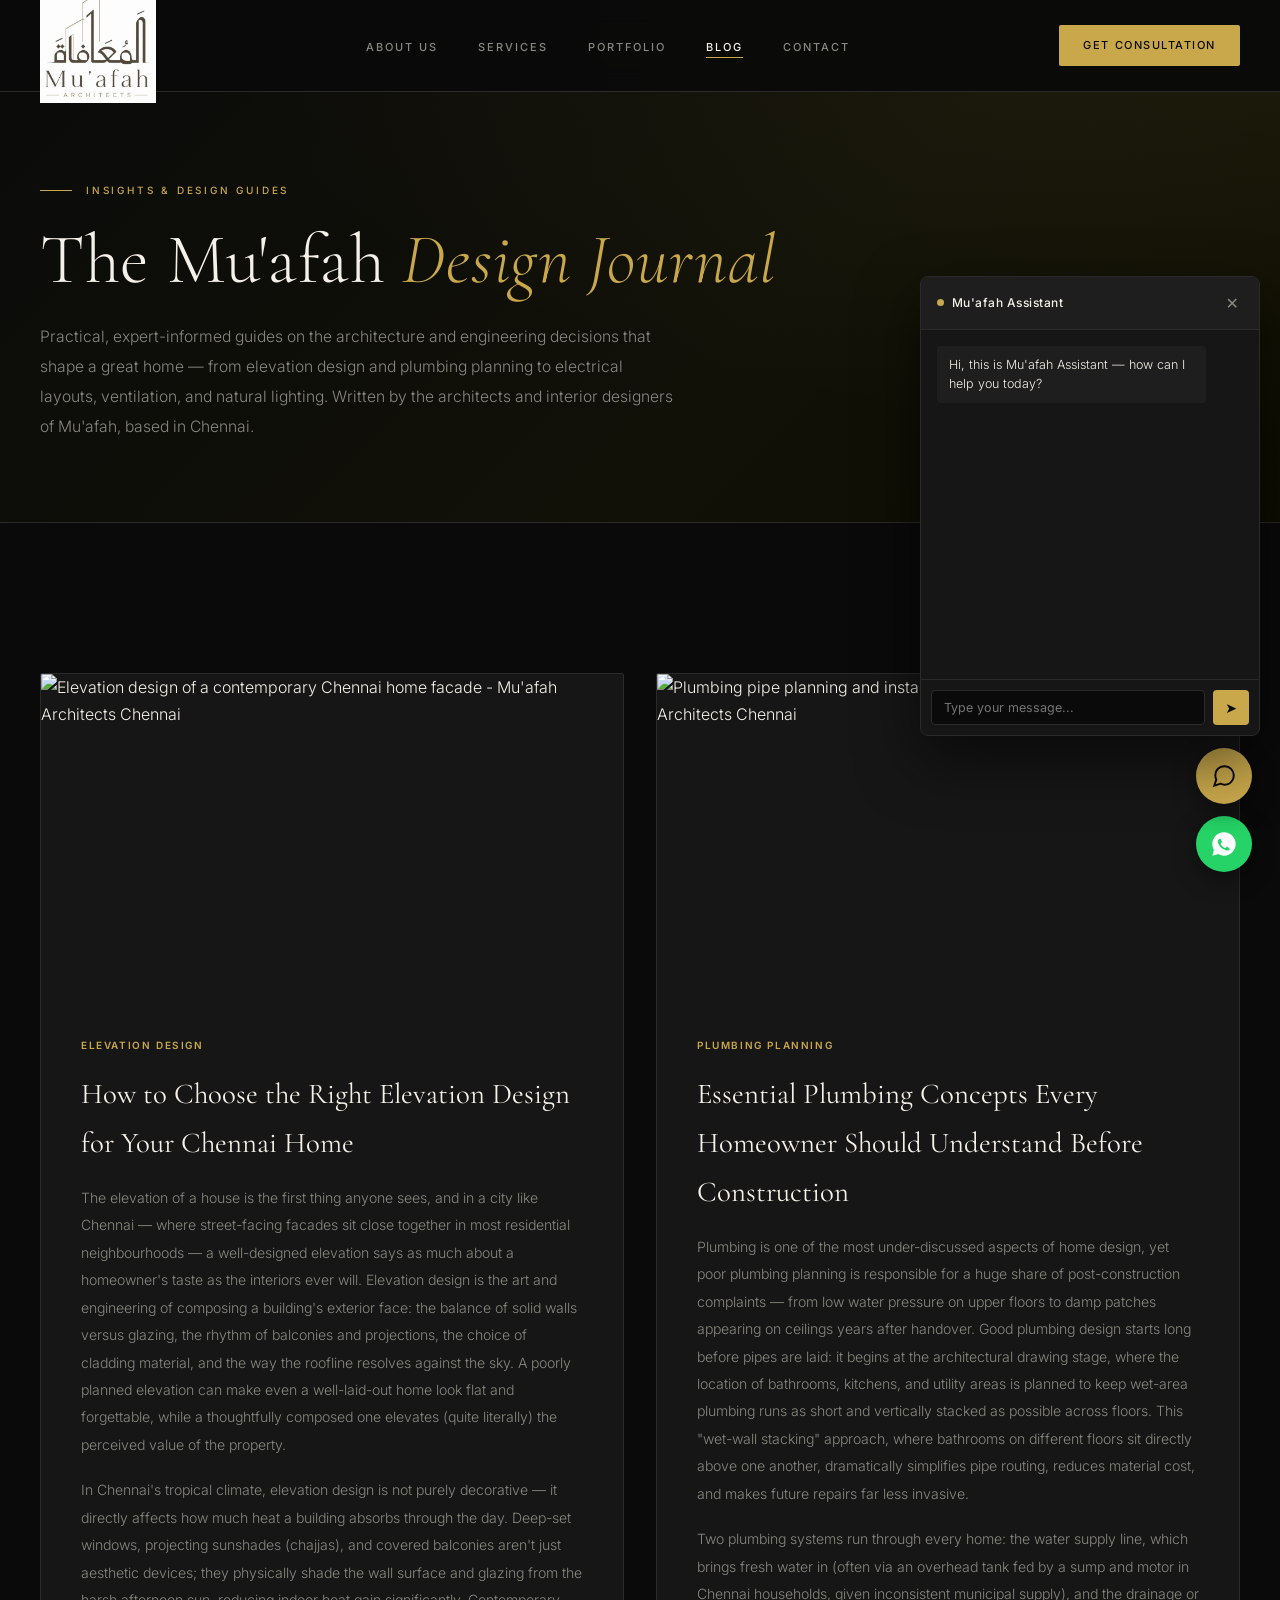
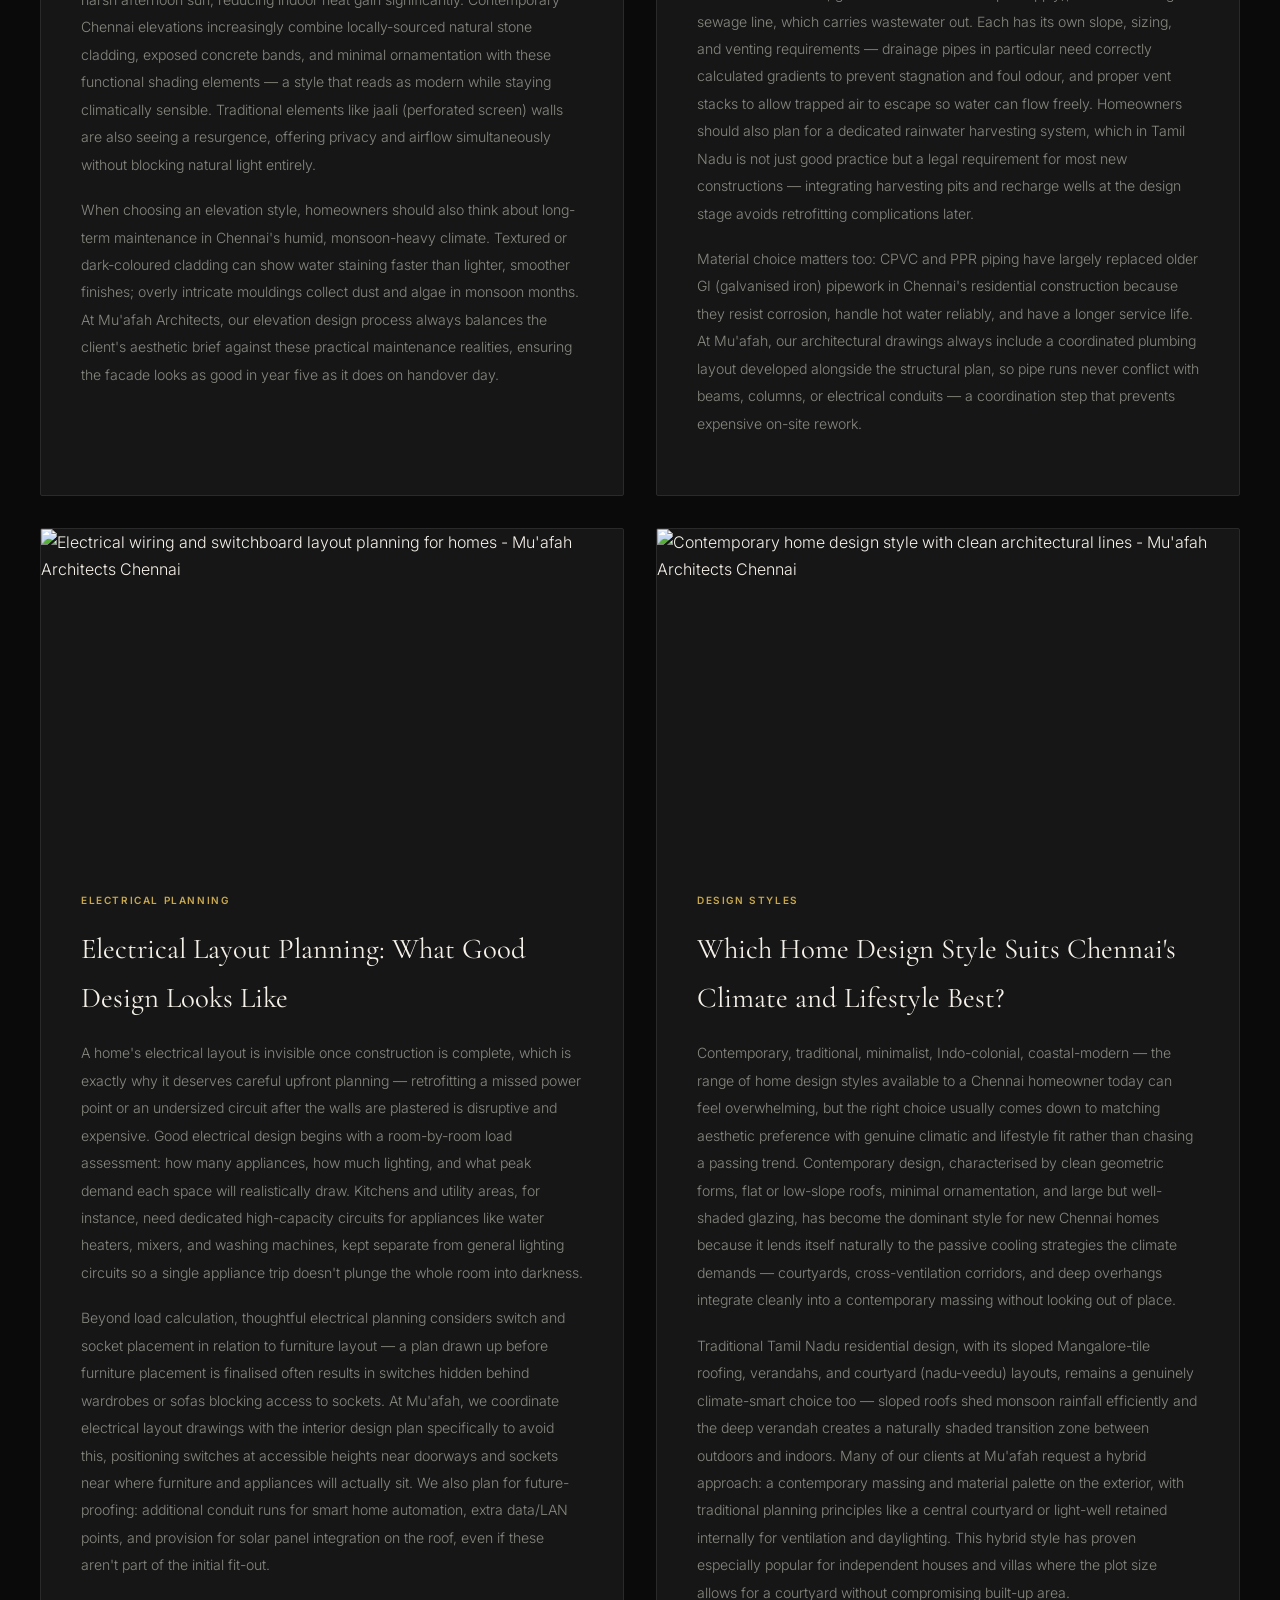
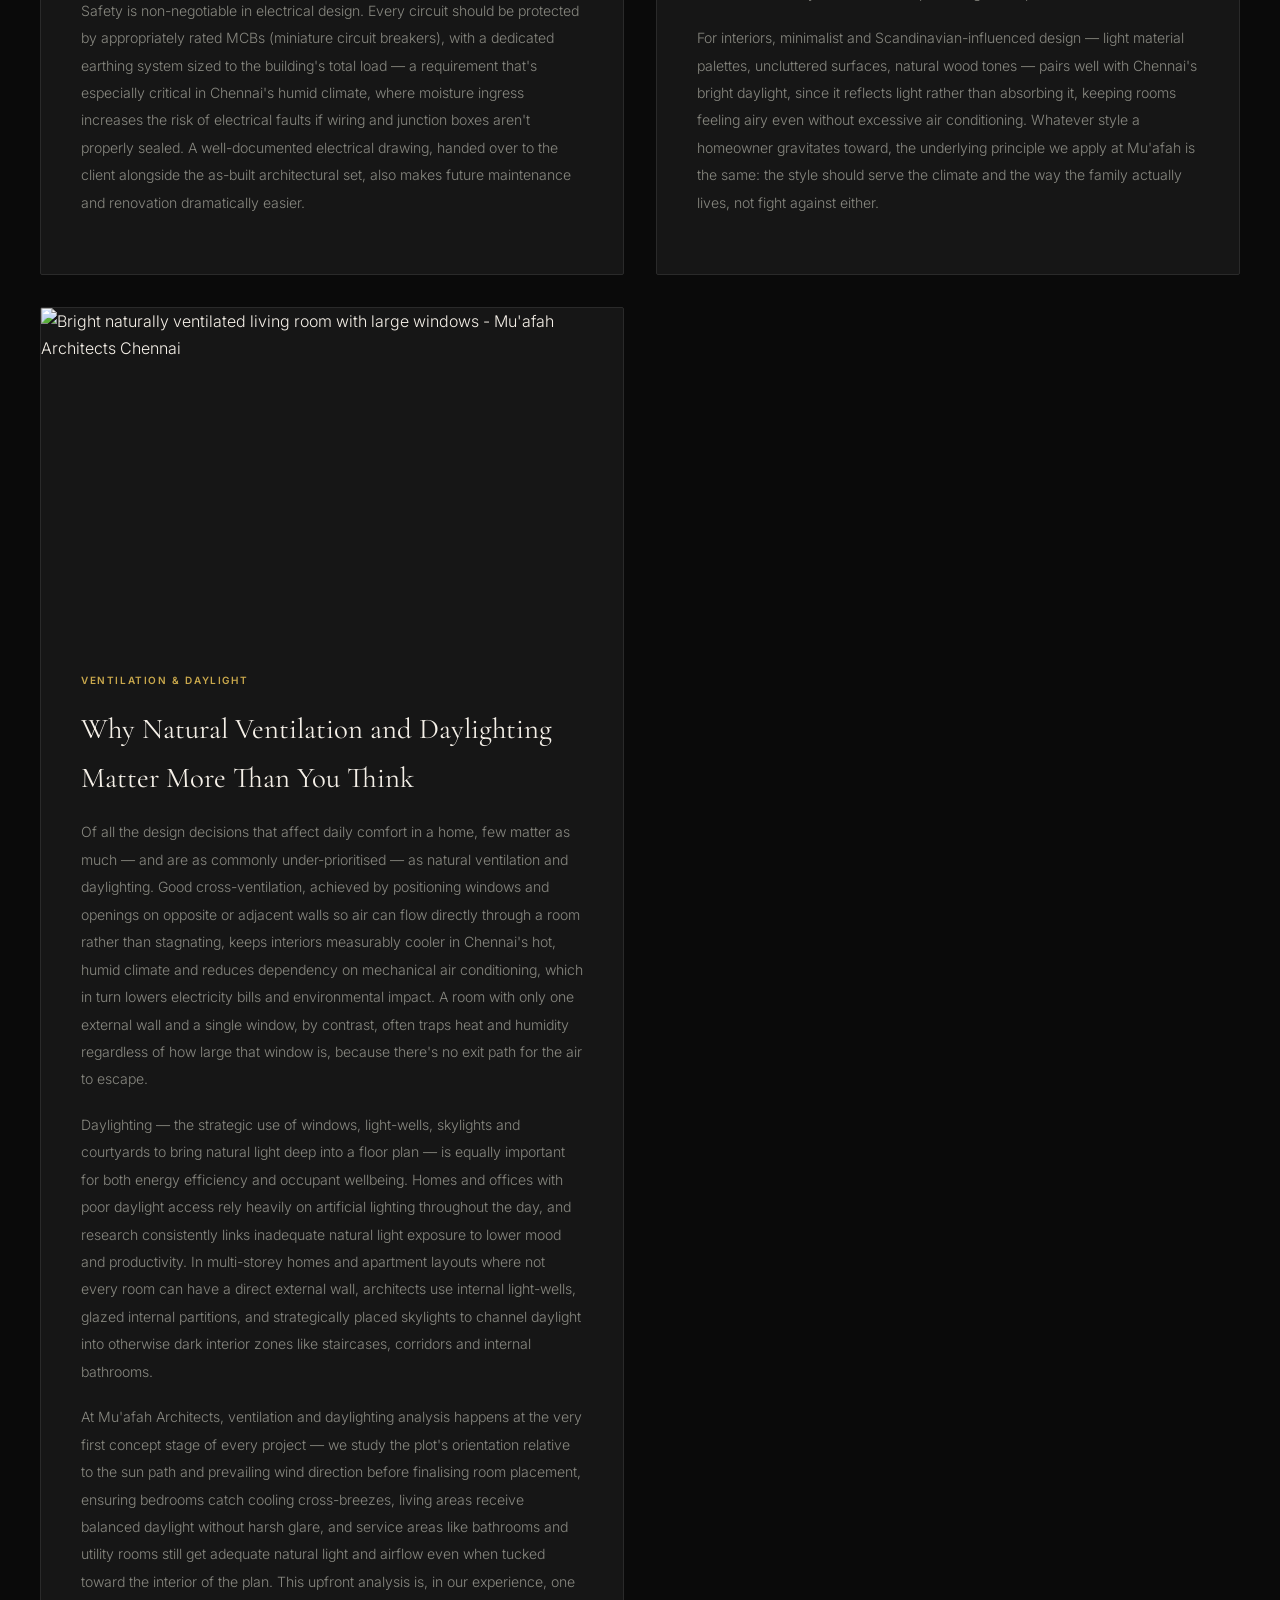
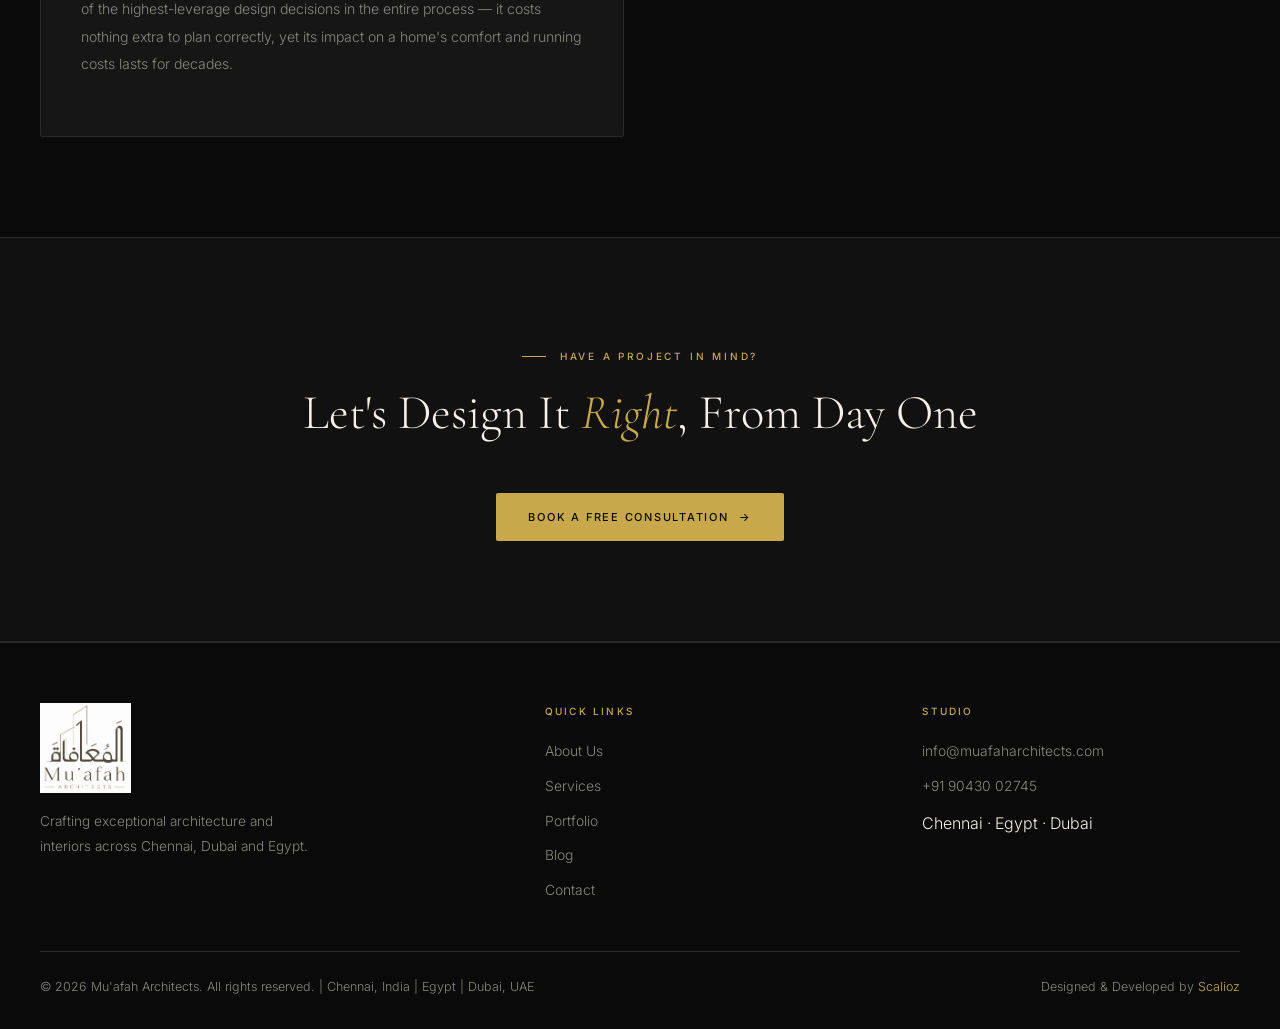
==== commit 6ea3105b: "Update blog images for plumbing and electrical articles" ====
--- a/blog/index.html
+++ b/blog/index.html
@@ -62,7 +62,7 @@
       </article>
 
       <article class="blog-card reveal" id="plumbing-concepts">
-        <div class="blog-card-img"><img src="https://images.unsplash.com/photo-1607472829322-3a6e94fce8b8?w=900&q=75&auto=format&fit=crop" alt="Plumbing pipe planning and installation for residential construction - Mu'afah Architects Chennai" loading="lazy"></div>
+        <div class="blog-card-img"><img src="https://images.unsplash.com/photo-1606340671662-27ee685dd111?w=900&q=75&auto=format&fit=crop" alt="Plumbing pipe planning and installation for residential construction - Mu'afah Architects Chennai" loading="lazy"></div>
         <div class="blog-card-content">        <span class="cat-tag">Plumbing Planning</span>
         <h3>Essential Plumbing Concepts Every Homeowner Should Understand Before Construction</h3>
         <div class="body-text">
@@ -73,7 +73,7 @@
       </article>
 
       <article class="blog-card reveal" id="electrical-concepts">
-        <div class="blog-card-img"><img src="https://images.unsplash.com/photo-1621905251189-08b45d6a269e?w=900&q=75&auto=format&fit=crop" alt="Electrical wiring and switchboard layout planning for homes - Mu'afah Architects Chennai" loading="lazy"></div>
+        <div class="blog-card-img"><img src="https://images.unsplash.com/photo-1635335874521-7987db781153?w=900&q=75&auto=format&fit=crop" alt="Electrical wiring and switchboard layout planning for homes - Mu'afah Architects Chennai" loading="lazy"></div>
         <div class="blog-card-content">        <span class="cat-tag">Electrical Planning</span>
         <h3>Electrical Layout Planning: What Good Design Looks Like</h3>
         <div class="body-text">
@@ -84,7 +84,7 @@
       </article>
 
       <article class="blog-card reveal" id="best-design-types">
-        <div class="blog-card-img"><img src="https://images.unsplash.com/photo-1600210492486-724fe5c67fb0?w=900&q=75&auto=format&fit=crop" alt="Contemporary home design style with clean architectural lines - Mu'afah Architects Chennai" loading="lazy"></div>
+        <div class="blog-card-img"><img src="https://images.unsplash.com/photo-1768609239321-1cfe14893e80?w=900&q=75&auto=format&fit=crop" alt="Contemporary home design style with clean architectural lines - Mu'afah Architects Chennai" loading="lazy"></div>
         <div class="blog-card-content">        <span class="cat-tag">Design Styles</span>
         <h3>Which Home Design Style Suits Chennai's Climate and Lifestyle Best?</h3>
         <div class="body-text">
@@ -95,7 +95,7 @@
       </article>
 
       <article class="blog-card reveal" id="ventilation-lighting">
-        <div class="blog-card-img"><img src="https://images.unsplash.com/photo-1600607687939-ce8a6c25118c?w=900&q=75&auto=format&fit=crop" alt="Bright naturally ventilated living room with large windows - Mu'afah Architects Chennai" loading="lazy"></div>
+        <div class="blog-card-img"><img src="https://images.unsplash.com/photo-1753596109465-565b8fc96300?w=900&q=75&auto=format&fit=crop" alt="Bright naturally ventilated living room with large windows - Mu'afah Architects Chennai" loading="lazy"></div>
         <div class="blog-card-content">        <span class="cat-tag">Ventilation & Daylight</span>
         <h3>Why Natural Ventilation and Daylighting Matter More Than You Think</h3>
         <div class="body-text">
--- a/assets/style.css
+++ b/assets/style.css
@@ -201,28 +201,31 @@
 
 /* ═══ TEAM ═══ */
 .team-grid { display: grid; grid-template-columns: repeat(5, 1fr); gap: 20px; margin-top: 56px; align-items: start; }
-.team-card { text-align: center; background: var(--card); border: 1px solid var(--divider); border-radius: 2px; padding: 28px 18px; transition: border-color .25s, transform .25s; }
+.team-card { text-align: left; background: var(--card); border: 1px solid var(--divider); border-radius: 2px; padding: 22px 18px; transition: border-color .25s, transform .25s; }
 .team-card:hover { border-color: var(--gold-dim); transform: translateY(-3px); }
-.team-photo-wrap { position: relative; margin: 0 auto 16px; width: 84px; }
+.team-card-header { display: flex; align-items: flex-start; gap: 14px; margin-bottom: 16px; }
+.team-photo-wrap { position: relative; flex-shrink: 0; width: 108px; height: 108px; }
 .team-photo-placeholder {
-  width: 84px; height: 84px; border-radius: 50%; background: linear-gradient(150deg, var(--card2) 0%, var(--black2) 100%);
-  border: 1px solid var(--gold-dim); display: flex; align-items: center; justify-content: center; text-align: center; padding: 6px; margin: 0 auto;
-}
-.team-photo-placeholder span { font-family: var(--font-display); font-size: .62rem; font-weight: 500; color: var(--gold-pale); letter-spacing: .02em; line-height: 1.25; }
-.team-photo-img { width: 84px; height: 84px; border-radius: 50%; object-fit: cover; border: 1px solid var(--gold-dim); display: block; margin: 0 auto; }
+  width: 108px; height: 108px; border-radius: 6px; background: linear-gradient(150deg, var(--card2) 0%, var(--black2) 100%);
+  border: 1px solid var(--gold-dim); display: flex; align-items: center; justify-content: center; text-align: center; padding: 6px;
+}
+.team-photo-placeholder span { font-family: var(--font-display); font-size: .68rem; font-weight: 500; color: var(--gold-pale); letter-spacing: .02em; line-height: 1.3; }
+.team-photo-img { width: 108px; height: 108px; border-radius: 6px; object-fit: cover; border: 1px solid var(--gold-dim); display: block; }
+.team-header-info { display: flex; flex-direction: column; justify-content: flex-start; min-width: 0; }
+.team-name { font-family: var(--font-display); font-size: 1.12rem; font-weight: 400; color: var(--white); margin-bottom: 4px; line-height: 1.2; }
+.team-title { font-size: .68rem; color: var(--gold); letter-spacing: .01em; margin-bottom: 10px; line-height: 1.4; }
 .team-exp-tag {
-  margin: 10px auto 0; background: var(--black2); border: 1px solid var(--gold-dim); border-radius: 20px;
-  padding: 5px 12px; display: inline-flex; align-items: baseline; gap: 5px; width: fit-content;
-}
-.team-exp-tag strong { font-family: var(--font-display); font-size: 1rem; color: var(--gold); line-height: 1; }
+  background: var(--black2); border: 1px solid var(--gold-dim); border-radius: 20px;
+  padding: 4px 10px; display: inline-flex; align-items: baseline; gap: 5px; width: fit-content;
+}
+.team-exp-tag strong { font-family: var(--font-display); font-size: .95rem; color: var(--gold); line-height: 1; }
 .team-exp-tag p { font-size: .58rem; color: var(--muted); letter-spacing: .02em; line-height: 1.2; margin: 0; }
-.team-name { font-family: var(--font-display); font-size: 1.15rem; font-weight: 400; color: var(--white); margin-bottom: 3px; }
-.team-title { font-size: .68rem; color: var(--gold); letter-spacing: .01em; margin-bottom: 12px; line-height: 1.4; }
-.team-desc { font-size: .76rem; color: var(--muted); line-height: 1.7; margin-bottom: 12px; text-align: left; }
-.team-tags { display: flex; flex-wrap: wrap; gap: 6px; justify-content: center; }
+.team-desc { font-size: .78rem; color: var(--muted); line-height: 1.7; margin-bottom: 12px; }
+.team-tags { display: flex; flex-wrap: wrap; gap: 6px; }
 .team-tag { font-size: 8px; font-weight: 500; letter-spacing: .04em; text-transform: uppercase; color: var(--gold-dim); border: 1px solid var(--divider); padding: 5px 8px; border-radius: 1px; }
-@media(max-width:1200px){ .team-grid { grid-template-columns: repeat(3, 1fr); } }
-@media(max-width:640px){ .team-grid { grid-template-columns: 1fr; } }
+@media(max-width:1400px){ .team-grid { grid-template-columns: repeat(3, 1fr); } }
+@media(max-width:900px){ .team-grid { grid-template-columns: repeat(2, 1fr); } }
+@media(max-width:560px){ .team-grid { grid-template-columns: 1fr; } .team-card-header { flex-direction: column; } }
 
 /* ═══ SERVICES ═══ */
 .svc-block { margin-bottom: 88px; }
@@ -287,12 +290,16 @@
 
 /* ═══ BLOG ═══ */
 .blog-grid { display: grid; grid-template-columns: repeat(2, 1fr); gap: 32px; margin-top: 50px; }
-.blog-card { background: var(--card); border: 1px solid var(--divider); border-radius: 2px; padding: 40px; transition: border-color .25s; }
+.blog-card { background: var(--card); border: 1px solid var(--divider); border-radius: 2px; overflow: hidden; transition: border-color .25s; }
 .blog-card:hover { border-color: var(--gold-dim); }
+.blog-card-img { aspect-ratio: 16/9; overflow: hidden; }
+.blog-card-img img { width: 100%; height: 100%; object-fit: cover; transition: transform .5s var(--ease); }
+.blog-card:hover .blog-card-img img { transform: scale(1.05); }
+.blog-card-content { padding: 36px 40px 40px; }
 .blog-card .cat-tag { font-size: 10px; font-weight: 600; letter-spacing: .16em; text-transform: uppercase; color: var(--gold); margin-bottom: 16px; display: block; }
 .blog-card h3 { font-family: var(--font-display); font-size: 1.8rem; font-weight: 400; color: var(--white); margin-bottom: 16px; }
 .blog-card .body-text p { font-size: .88rem; }
-@media(max-width:900px){ .blog-grid { grid-template-columns: 1fr; } }
+@media(max-width:900px){ .blog-grid { grid-template-columns: 1fr; } .blog-card-content { padding: 30px 26px 34px; } }
 
 /* ═══ CONTACT ═══ */
 .contact-grid { display: grid; grid-template-columns: 1fr 1.2fr; gap: 80px; align-items: start; }
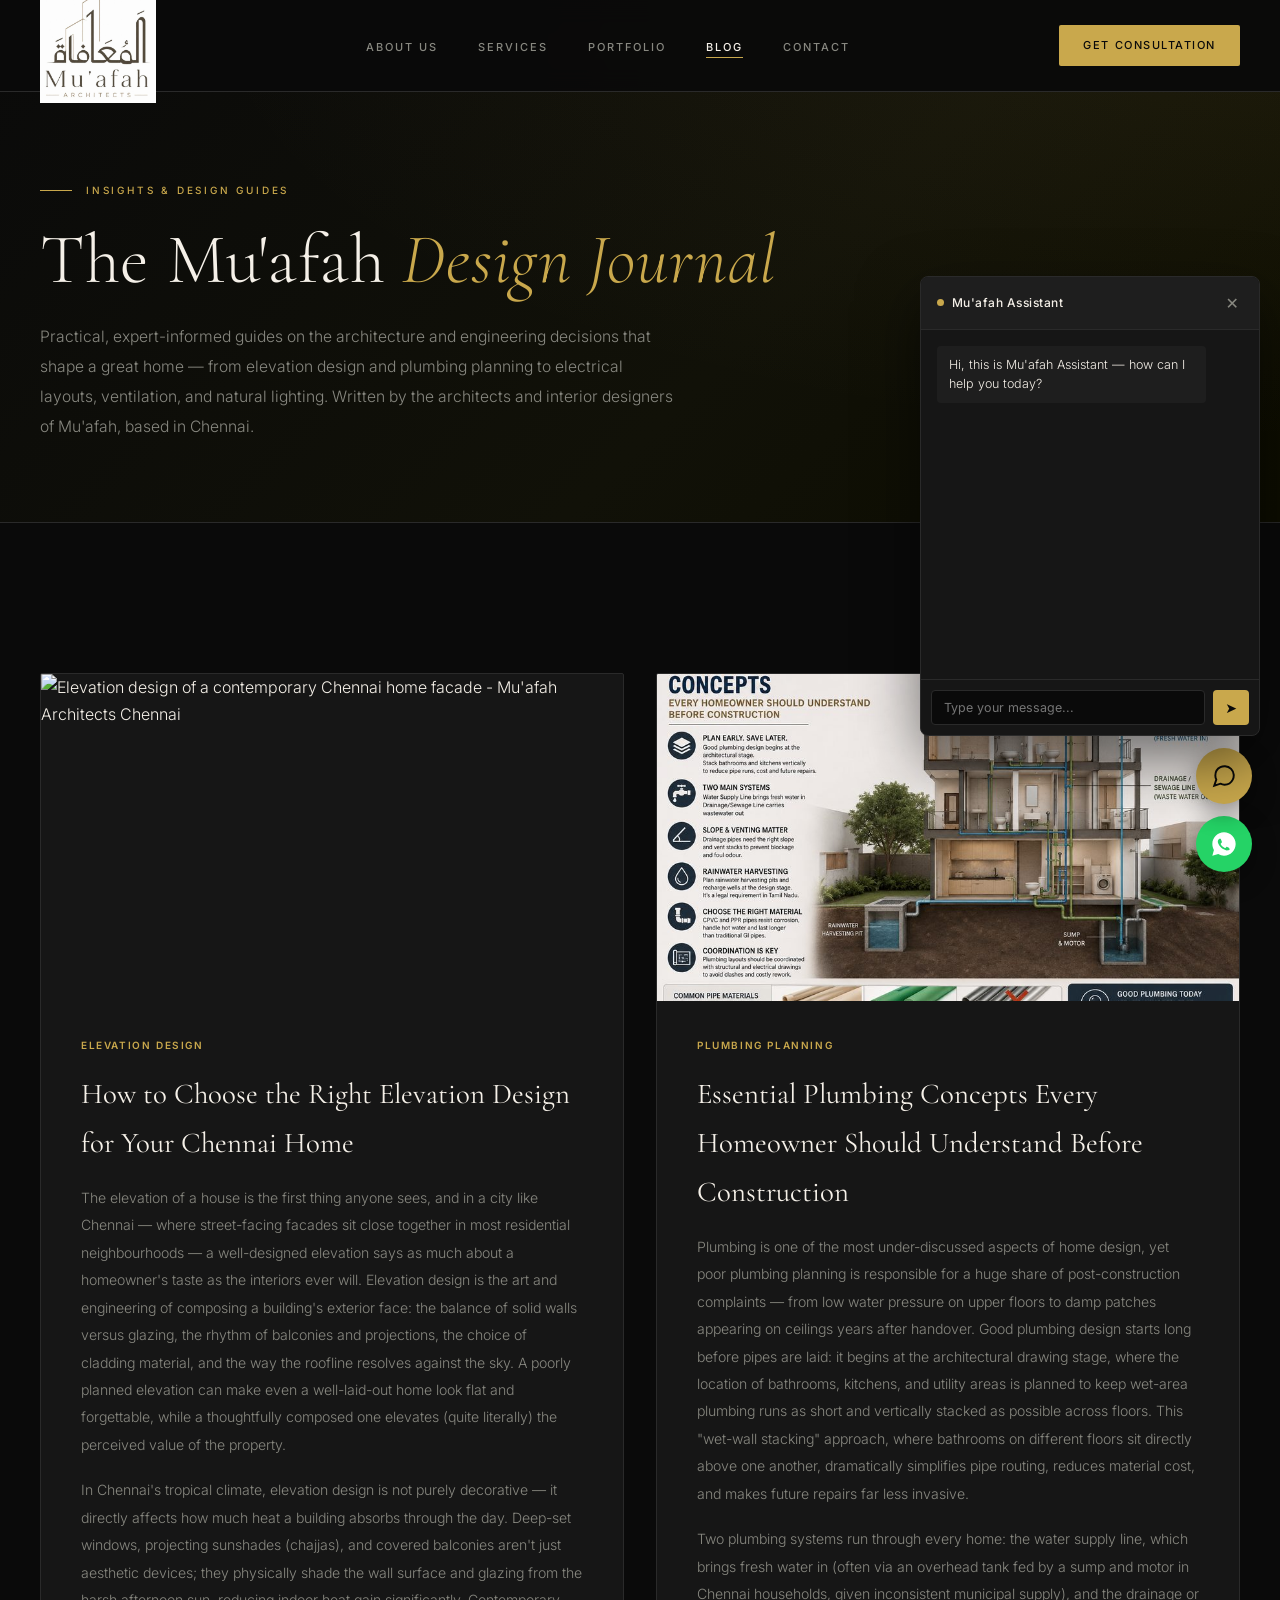
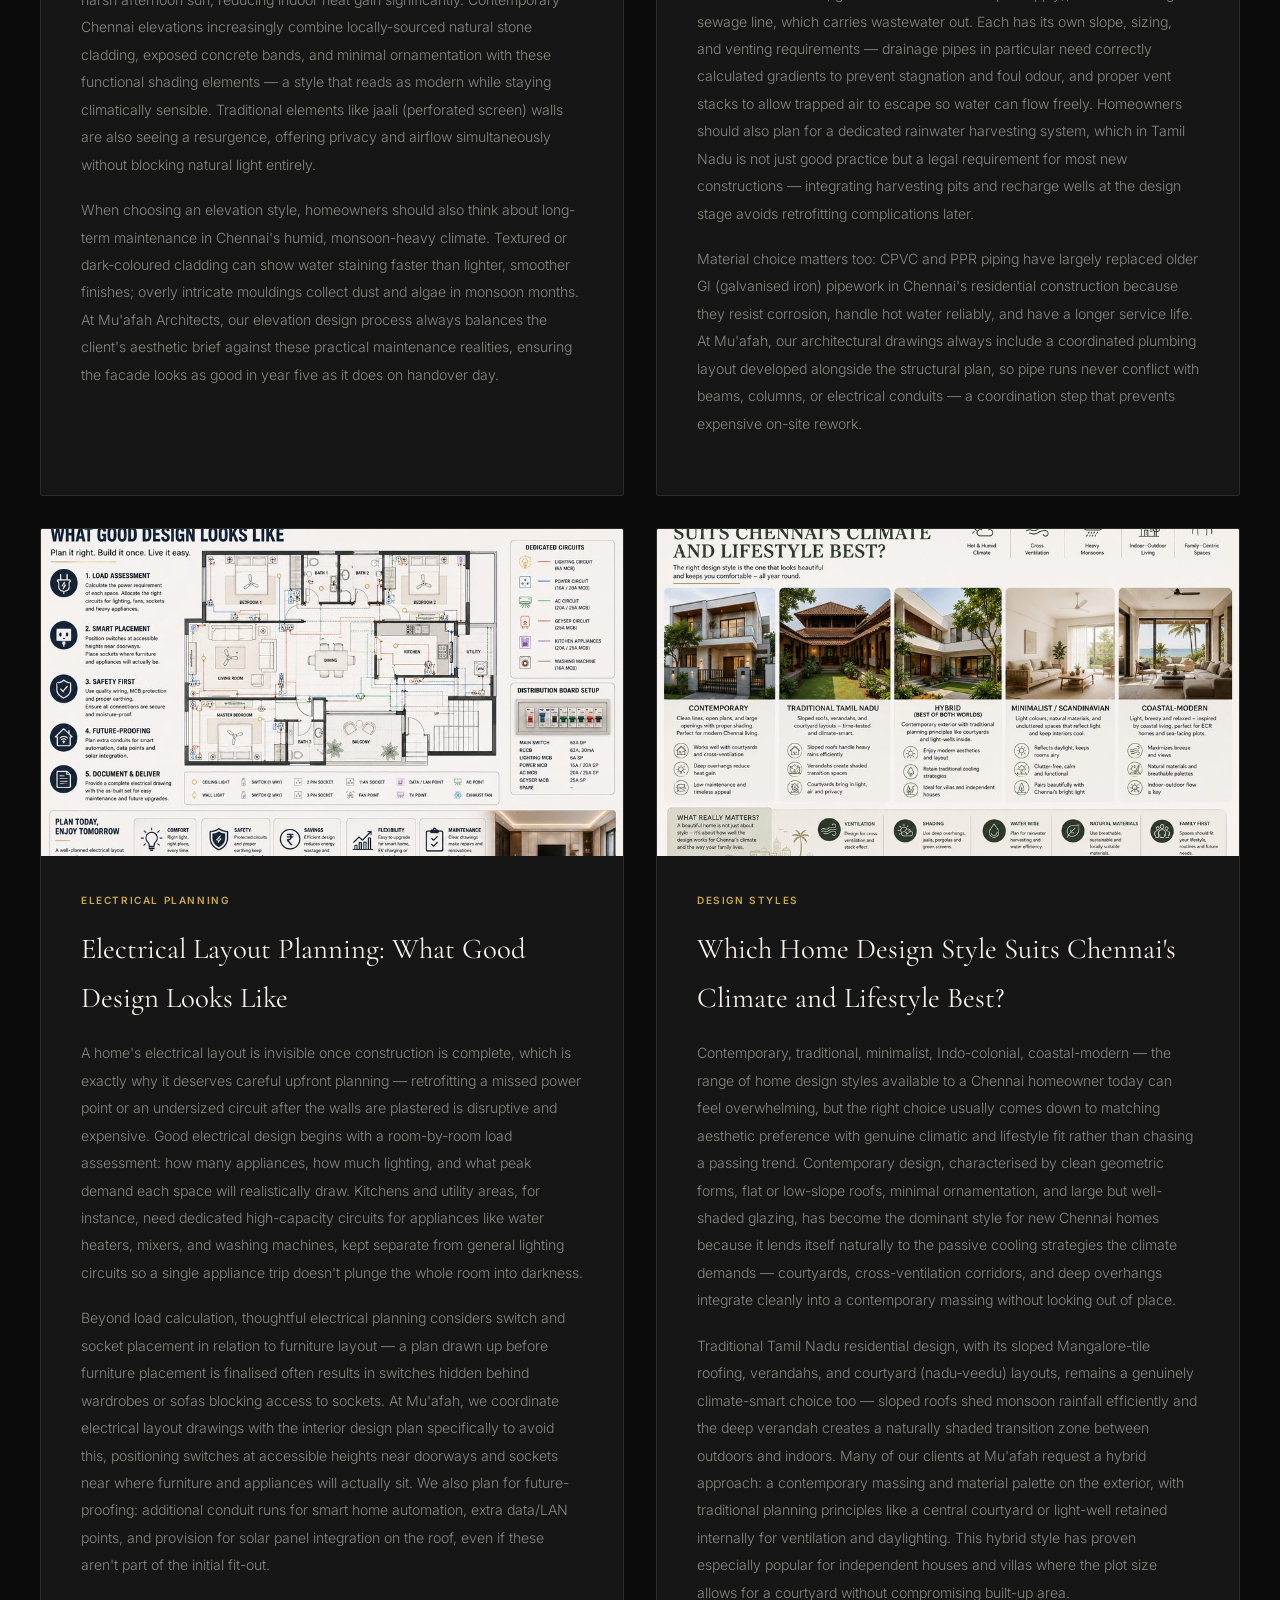
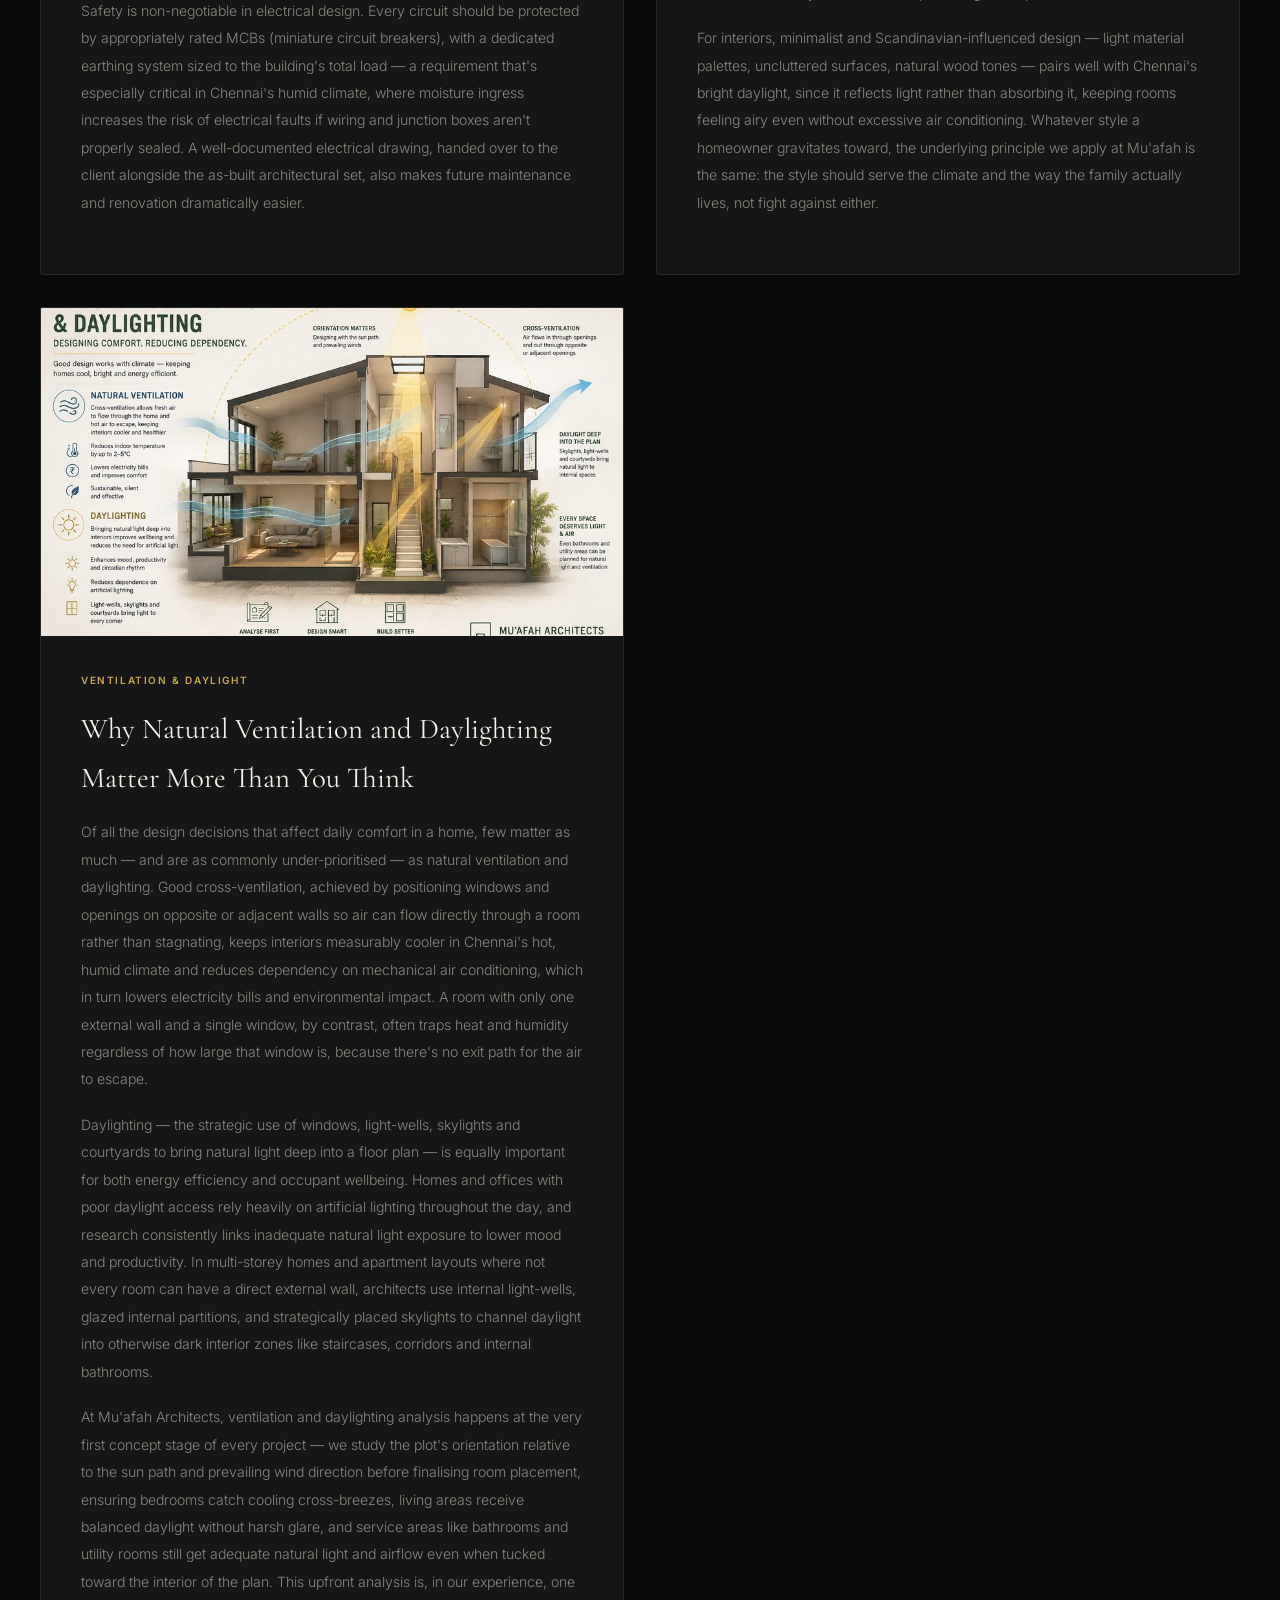
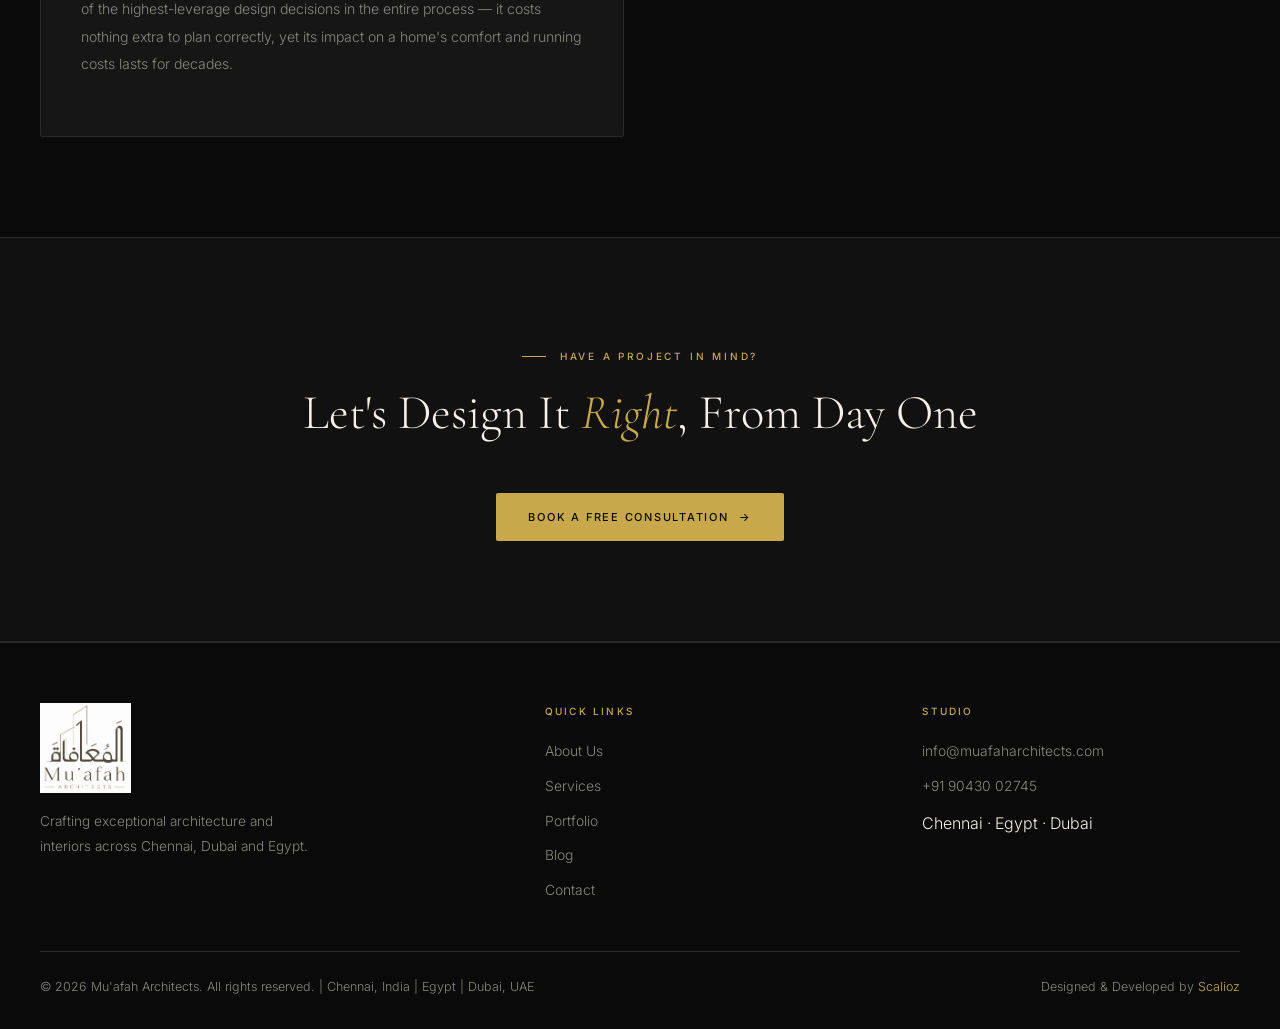
==== commit cfa5c605: "Replace external image links with local assets" ====
--- a/blog/index.html
+++ b/blog/index.html
@@ -62,7 +62,7 @@
       </article>
 
       <article class="blog-card reveal" id="plumbing-concepts">
-        <div class="blog-card-img"><img src="https://images.unsplash.com/photo-1606340671662-27ee685dd111?w=900&q=75&auto=format&fit=crop" alt="Plumbing pipe planning and installation for residential construction - Mu'afah Architects Chennai" loading="lazy"></div>
+        <div class="blog-card-img"><img src="../assets/blog/plumbing.jpg" alt="Plumbing pipe planning and installation for residential construction - Mu'afah Architects Chennai" loading="lazy"></div>
         <div class="blog-card-content">        <span class="cat-tag">Plumbing Planning</span>
         <h3>Essential Plumbing Concepts Every Homeowner Should Understand Before Construction</h3>
         <div class="body-text">
@@ -73,7 +73,7 @@
       </article>
 
       <article class="blog-card reveal" id="electrical-concepts">
-        <div class="blog-card-img"><img src="https://images.unsplash.com/photo-1635335874521-7987db781153?w=900&q=75&auto=format&fit=crop" alt="Electrical wiring and switchboard layout planning for homes - Mu'afah Architects Chennai" loading="lazy"></div>
+        <div class="blog-card-img"><img src="../assets/blog/electrical.jpg" alt="Electrical wiring and switchboard layout planning for homes - Mu'afah Architects Chennai" loading="lazy"></div>
         <div class="blog-card-content">        <span class="cat-tag">Electrical Planning</span>
         <h3>Electrical Layout Planning: What Good Design Looks Like</h3>
         <div class="body-text">
@@ -84,7 +84,7 @@
       </article>
 
       <article class="blog-card reveal" id="best-design-types">
-        <div class="blog-card-img"><img src="https://images.unsplash.com/photo-1768609239321-1cfe14893e80?w=900&q=75&auto=format&fit=crop" alt="Contemporary home design style with clean architectural lines - Mu'afah Architects Chennai" loading="lazy"></div>
+        <div class="blog-card-img"><img src="../assets/blog/design-styles.jpg" alt="Contemporary home design style with clean architectural lines - Mu'afah Architects Chennai" loading="lazy"></div>
         <div class="blog-card-content">        <span class="cat-tag">Design Styles</span>
         <h3>Which Home Design Style Suits Chennai's Climate and Lifestyle Best?</h3>
         <div class="body-text">
@@ -95,7 +95,7 @@
       </article>
 
       <article class="blog-card reveal" id="ventilation-lighting">
-        <div class="blog-card-img"><img src="https://images.unsplash.com/photo-1753596109465-565b8fc96300?w=900&q=75&auto=format&fit=crop" alt="Bright naturally ventilated living room with large windows - Mu'afah Architects Chennai" loading="lazy"></div>
+        <div class="blog-card-img"><img src="../assets/blog/ventilation.jpg" alt="Bright naturally ventilated living room with large windows - Mu'afah Architects Chennai" loading="lazy"></div>
         <div class="blog-card-content">        <span class="cat-tag">Ventilation & Daylight</span>
         <h3>Why Natural Ventilation and Daylighting Matter More Than You Think</h3>
         <div class="body-text">
--- a/assets/style.css
+++ b/assets/style.css
@@ -19,7 +19,7 @@
 }
 
 *, *::before, *::after { box-sizing: border-box; margin: 0; padding: 0; }
-html { scroll-behavior: smooth; font-size: 16px; }
+html { scroll-behavior: smooth; font-size: 16px; overflow-x: hidden; max-width: 100%; }
 body {
   background: var(--black);
   color: var(--white);
@@ -27,6 +27,7 @@
   font-weight: 300;
   line-height: 1.7;
   overflow-x: hidden;
+  max-width: 100%;
 }
 img { display: block; width: 100%; height: 100%; object-fit: cover; }
 a { color: inherit; text-decoration: none; }
@@ -200,32 +201,62 @@
 @media(max-width:900px){ .vm-grid { grid-template-columns: 1fr; } }
 
 /* ═══ TEAM ═══ */
-.team-grid { display: grid; grid-template-columns: repeat(5, 1fr); gap: 20px; margin-top: 56px; align-items: start; }
-.team-card { text-align: left; background: var(--card); border: 1px solid var(--divider); border-radius: 2px; padding: 22px 18px; transition: border-color .25s, transform .25s; }
+.team-grid { display: grid; grid-template-columns: repeat(3, 1fr); gap: 24px; margin-top: 56px; align-items: start; max-width: 900px; margin-left: auto; margin-right: auto; }
+.team-card { text-align: center; background: var(--card); border: 1px solid var(--divider); border-radius: 4px; padding: 30px 20px 26px; transition: border-color .25s, transform .25s; }
 .team-card:hover { border-color: var(--gold-dim); transform: translateY(-3px); }
-.team-card-header { display: flex; align-items: flex-start; gap: 14px; margin-bottom: 16px; }
-.team-photo-wrap { position: relative; flex-shrink: 0; width: 108px; height: 108px; }
+.team-photo-wrap { width: 148px; height: 148px; margin: 0 auto 18px; }
 .team-photo-placeholder {
-  width: 108px; height: 108px; border-radius: 6px; background: linear-gradient(150deg, var(--card2) 0%, var(--black2) 100%);
-  border: 1px solid var(--gold-dim); display: flex; align-items: center; justify-content: center; text-align: center; padding: 6px;
-}
-.team-photo-placeholder span { font-family: var(--font-display); font-size: .68rem; font-weight: 500; color: var(--gold-pale); letter-spacing: .02em; line-height: 1.3; }
-.team-photo-img { width: 108px; height: 108px; border-radius: 6px; object-fit: cover; border: 1px solid var(--gold-dim); display: block; }
-.team-header-info { display: flex; flex-direction: column; justify-content: flex-start; min-width: 0; }
-.team-name { font-family: var(--font-display); font-size: 1.12rem; font-weight: 400; color: var(--white); margin-bottom: 4px; line-height: 1.2; }
-.team-title { font-size: .68rem; color: var(--gold); letter-spacing: .01em; margin-bottom: 10px; line-height: 1.4; }
+  width: 148px; height: 148px; border-radius: 50%; background: linear-gradient(150deg, var(--card2) 0%, var(--black2) 100%);
+  border: 1px solid var(--gold-dim); display: flex; align-items: center; justify-content: center; text-align: center; padding: 10px;
+}
+.team-photo-placeholder span { font-family: var(--font-display); font-size: .82rem; font-weight: 500; color: var(--gold-pale); letter-spacing: .02em; line-height: 1.3; }
+.team-photo-img { width: 148px; height: 148px; border-radius: 50%; object-fit: cover; border: 1px solid var(--gold-dim); display: block; }
+.team-name { font-family: var(--font-display); font-size: 1.22rem; font-weight: 400; color: var(--white); margin-bottom: 4px; }
+.team-title { font-size: .72rem; color: var(--gold); letter-spacing: .01em; margin-bottom: 6px; line-height: 1.4; min-height: 2.2em; }
 .team-exp-tag {
-  background: var(--black2); border: 1px solid var(--gold-dim); border-radius: 20px;
-  padding: 4px 10px; display: inline-flex; align-items: baseline; gap: 5px; width: fit-content;
+  margin: 0 auto 14px; background: var(--black2); border: 1px solid var(--gold-dim); border-radius: 20px;
+  padding: 4px 12px; display: inline-flex; align-items: baseline; gap: 5px; width: fit-content;
 }
 .team-exp-tag strong { font-family: var(--font-display); font-size: .95rem; color: var(--gold); line-height: 1; }
 .team-exp-tag p { font-size: .58rem; color: var(--muted); letter-spacing: .02em; line-height: 1.2; margin: 0; }
-.team-desc { font-size: .78rem; color: var(--muted); line-height: 1.7; margin-bottom: 12px; }
-.team-tags { display: flex; flex-wrap: wrap; gap: 6px; }
-.team-tag { font-size: 8px; font-weight: 500; letter-spacing: .04em; text-transform: uppercase; color: var(--gold-dim); border: 1px solid var(--divider); padding: 5px 8px; border-radius: 1px; }
+.team-short-desc {
+  font-size: .78rem; color: var(--muted); line-height: 1.65; margin-bottom: 16px;
+  display: -webkit-box; -webkit-line-clamp: 3; -webkit-box-orient: vertical; overflow: hidden;
+}
+.team-more-btn {
+  font-size: 10px; font-weight: 600; letter-spacing: .12em; text-transform: uppercase; color: var(--gold);
+  border: 1px solid var(--gold-dim); border-radius: 20px; padding: 8px 18px; background: none; cursor: pointer;
+  transition: background .2s, color .2s;
+}
+.team-more-btn:hover { background: var(--gold); color: var(--black); }
 @media(max-width:1400px){ .team-grid { grid-template-columns: repeat(3, 1fr); } }
 @media(max-width:900px){ .team-grid { grid-template-columns: repeat(2, 1fr); } }
-@media(max-width:560px){ .team-grid { grid-template-columns: 1fr; } .team-card-header { flex-direction: column; } }
+@media(max-width:560px){ .team-grid { grid-template-columns: 1fr; } }
+
+/* ═══ TEAM PROFILE MODAL ═══ */
+#team-modal { display: none; position: fixed; inset: 0; z-index: 3000; background: rgba(0,0,0,.92); backdrop-filter: blur(10px); align-items: center; justify-content: center; padding: 24px; }
+#team-modal.open { display: flex; }
+.team-modal-inner { background: var(--black2); border: 1px solid var(--divider); border-radius: 4px; max-width: 760px; width: 100%; max-height: 88vh; overflow-y: auto; position: relative; }
+#team-modal-close {
+  position: absolute; top: 16px; right: 16px; z-index: 5; width: 36px; height: 36px; border-radius: 50%;
+  background: rgba(10,10,10,.85); color: var(--white); font-size: 1.1rem; display: flex; align-items: center; justify-content: center; transition: background .2s;
+}
+#team-modal-close:hover { background: var(--gold); color: var(--black); }
+.tm-body { padding: 48px 44px; display: grid; grid-template-columns: 200px 1fr; gap: 36px; align-items: start; }
+.tm-photo img { width: 200px; height: 200px; border-radius: 50%; object-fit: cover; border: 1px solid var(--gold-dim); display: block; }
+.team-modal-placeholder {
+  width: 200px; height: 200px; border-radius: 50%; background: linear-gradient(150deg, var(--card2) 0%, var(--black2) 100%);
+  border: 1px solid var(--gold-dim); display: flex; align-items: center; justify-content: center; text-align: center; padding: 12px;
+}
+.team-modal-placeholder span { font-family: var(--font-display); font-size: 1rem; font-weight: 500; color: var(--gold-pale); letter-spacing: .02em; line-height: 1.3; }
+.tm-name { font-family: var(--font-display); font-size: 2rem; font-weight: 400; color: var(--white); margin-bottom: 8px; }
+.tm-title { font-size: .88rem; color: var(--gold); letter-spacing: .01em; margin-bottom: 14px; }
+.tm-exp { display: inline-flex; align-items: baseline; gap: 6px; background: var(--card); border: 1px solid var(--gold-dim); border-radius: 20px; padding: 6px 16px; font-size: .78rem; color: var(--muted); margin-bottom: 22px; }
+.tm-exp strong { font-family: var(--font-display); color: var(--gold); font-size: 1rem; }
+.tm-bio { font-size: .92rem; color: var(--muted); line-height: 1.9; margin-bottom: 22px; }
+.tm-tags { display: flex; flex-wrap: wrap; gap: 8px; }
+.team-tag { font-size: 9px; font-weight: 500; letter-spacing: .06em; text-transform: uppercase; color: var(--gold-dim); border: 1px solid var(--divider); padding: 6px 11px; border-radius: 20px; }
+@media(max-width:640px){ .tm-body { grid-template-columns: 1fr; text-align: center; } .tm-photo { display: flex; justify-content: center; } .tm-tags { justify-content: center; } .tm-exp { margin-left: auto; margin-right: auto; } }
 
 /* ═══ SERVICES ═══ */
 .svc-block { margin-bottom: 88px; }
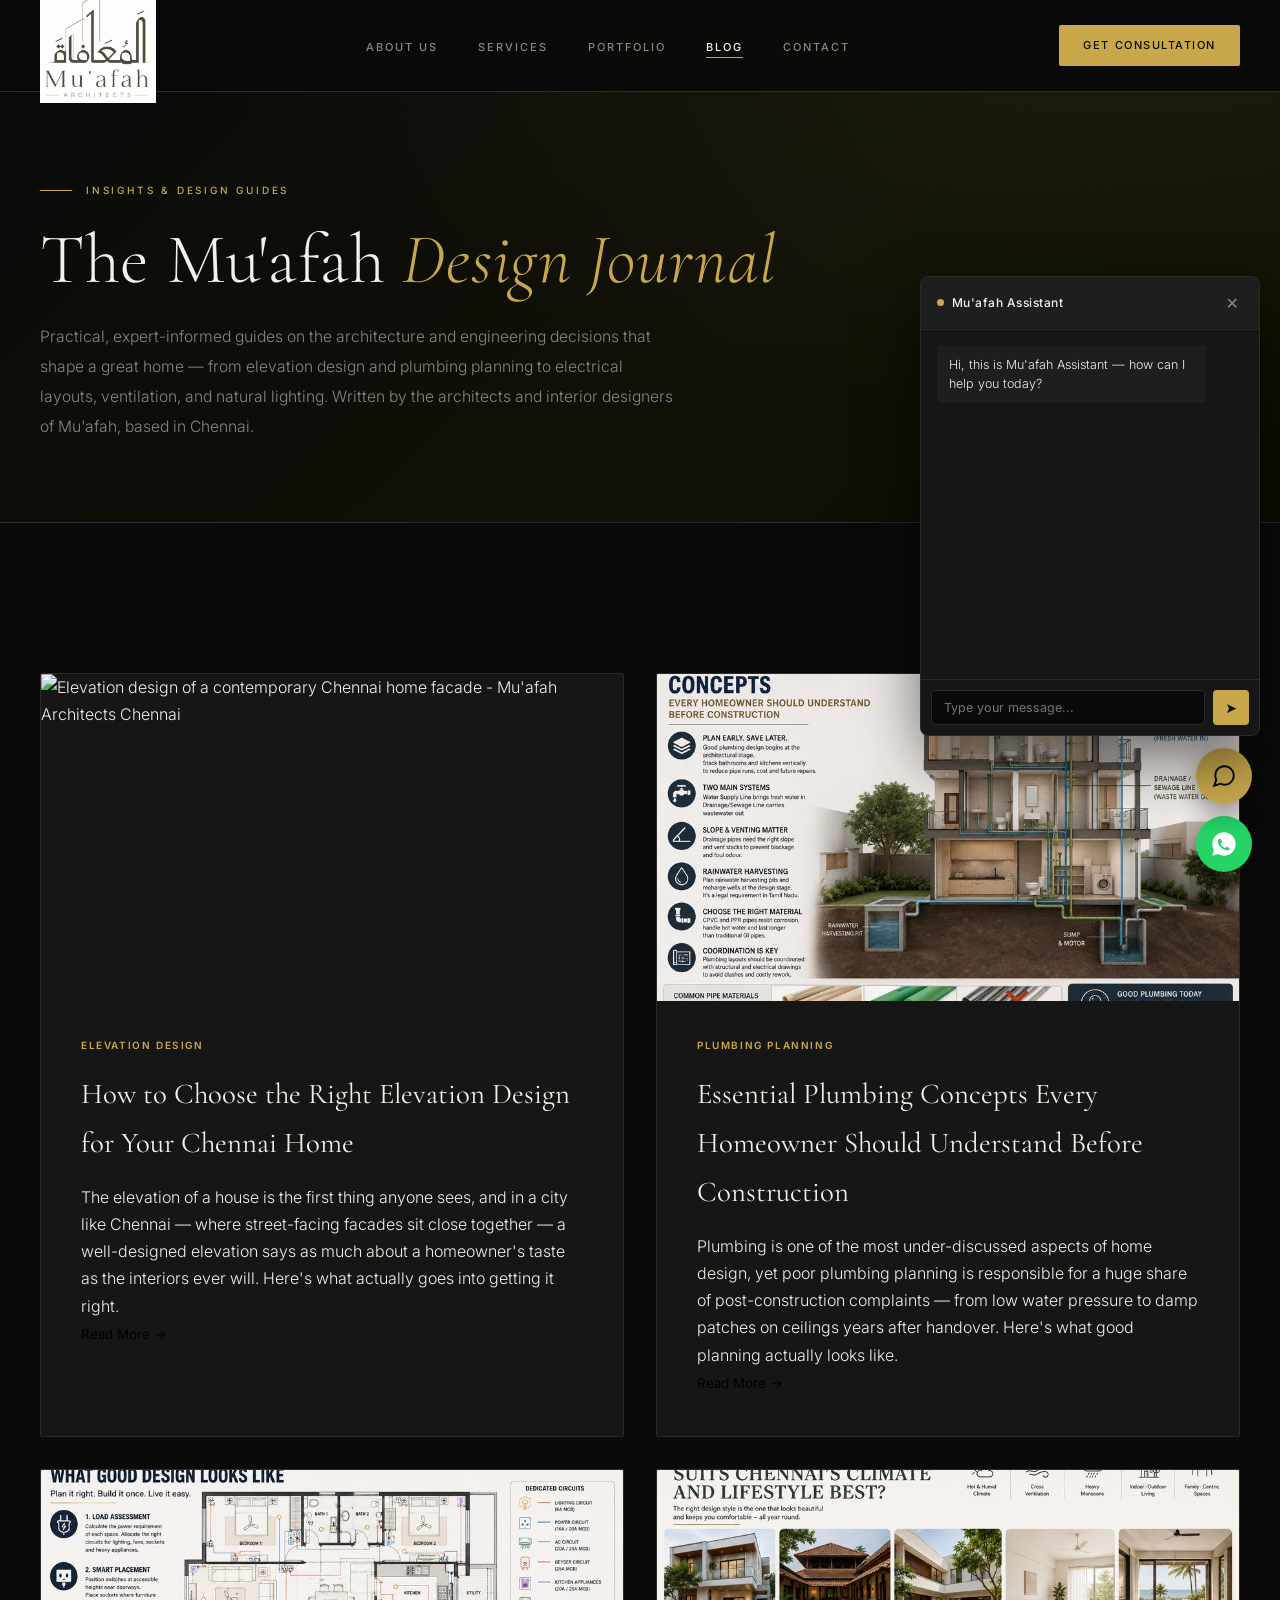
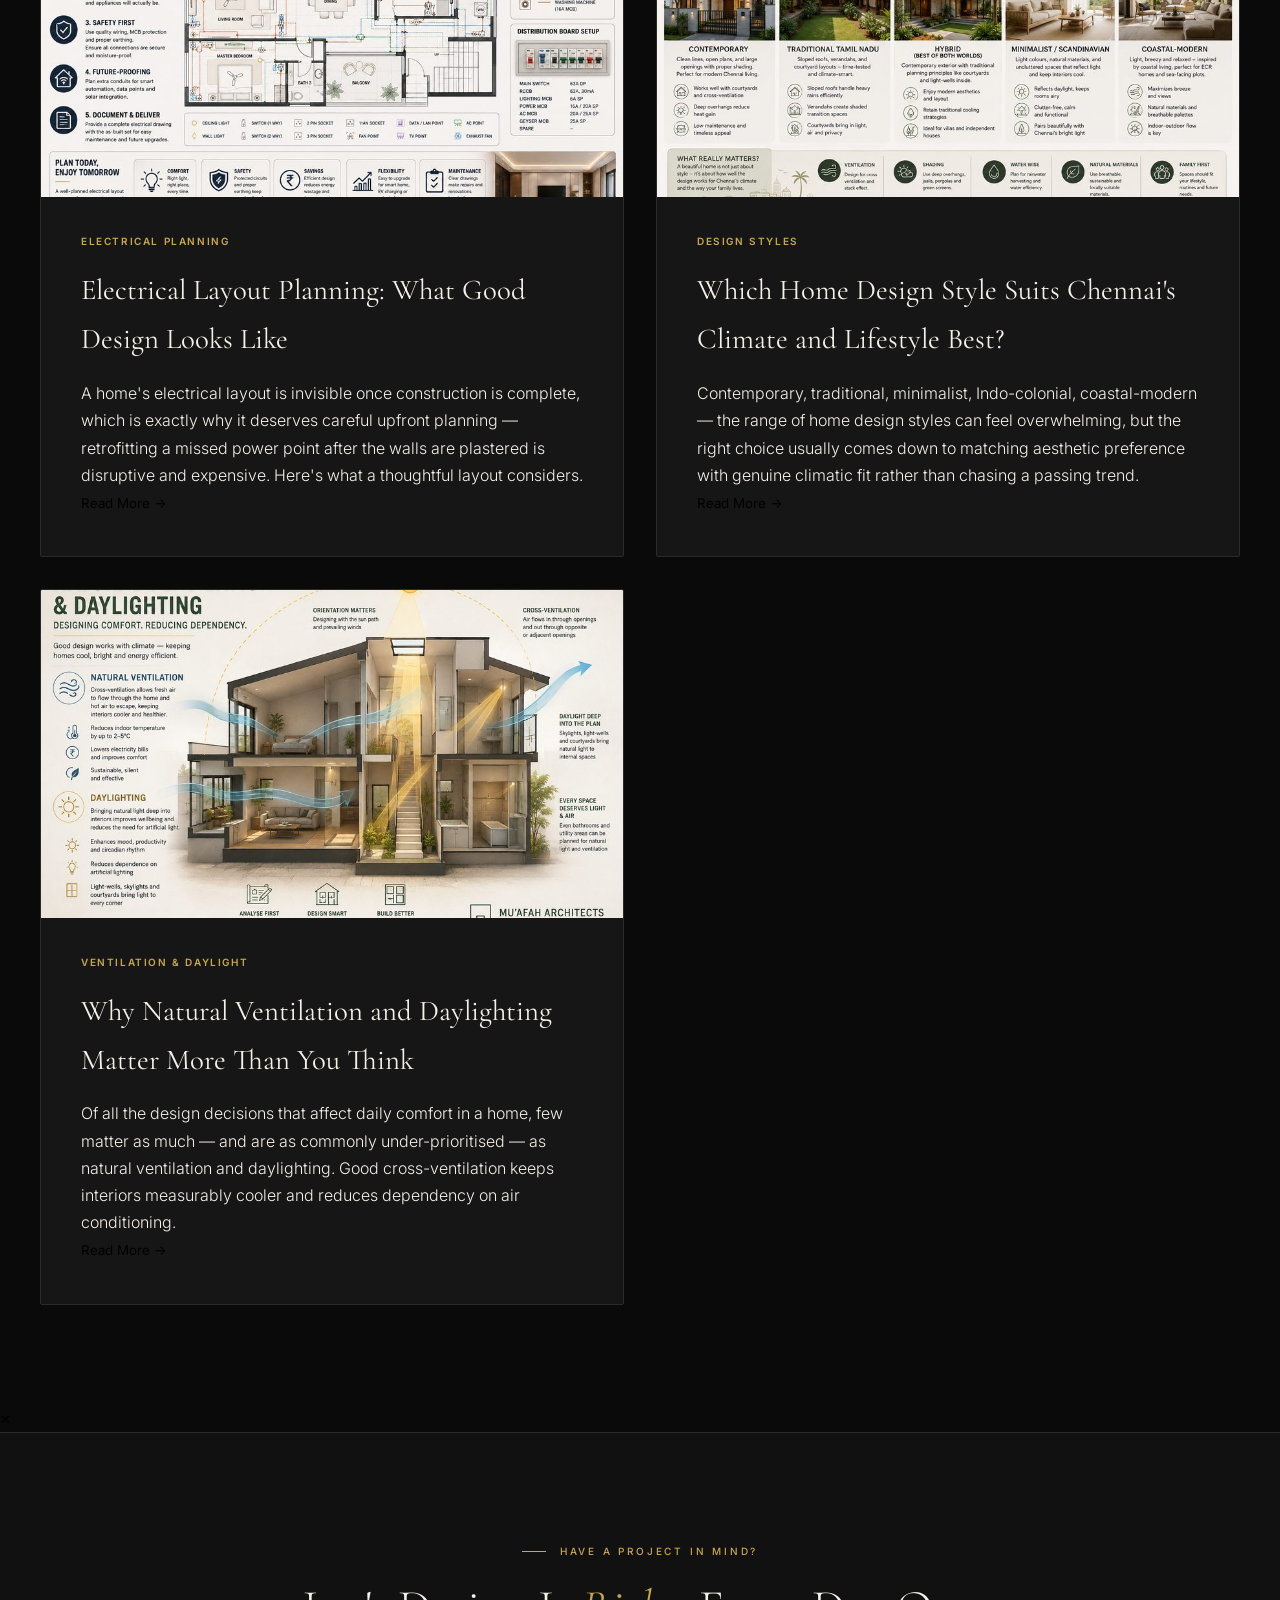
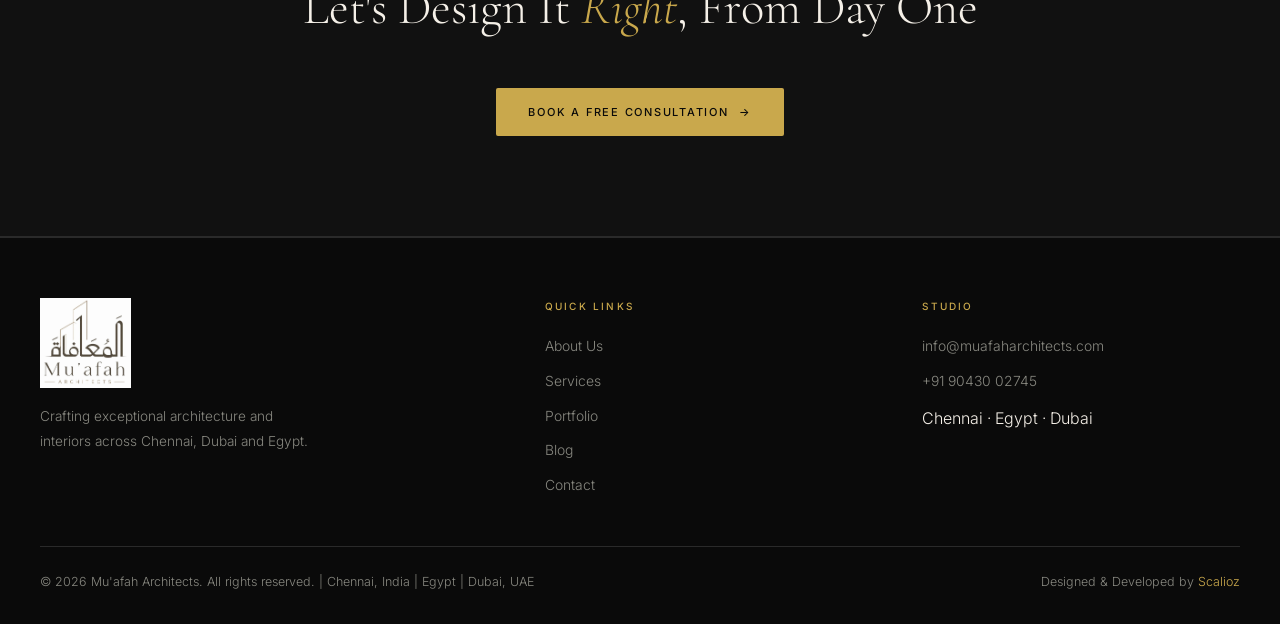
==== commit 40545b1c: "Update blog card content and images" ====
--- a/blog/index.html
+++ b/blog/index.html
@@ -51,63 +51,100 @@
     <div class="blog-grid">
 
       <article class="blog-card reveal" id="elevation-design">
-        <div class="blog-card-img"><img src="https://images.unsplash.com/photo-1600585154340-be6161a56a0c?w=900&q=75&auto=format&fit=crop" alt="Elevation design of a contemporary Chennai home facade - Mu'afah Architects Chennai" loading="lazy"></div>
-        <div class="blog-card-content">        <span class="cat-tag">Elevation Design</span>
-        <h3>How to Choose the Right Elevation Design for Your Chennai Home</h3>
-        <div class="body-text">
+        <div class="blog-card-img"><img src="https://images.unsplash.com/photo-1600585154340-be6161a56a0c?w=900&h=600&fit=crop&q=75&auto=format" alt="Elevation design of a contemporary Chennai home facade - Mu'afah Architects Chennai" loading="lazy"></div>
+        <div class="blog-card-content">
+          <span class="cat-tag">Elevation Design</span>
+          <h3>How to Choose the Right Elevation Design for Your Chennai Home</h3>
+          <p class="blog-excerpt">The elevation of a house is the first thing anyone sees, and in a city like Chennai — where street-facing facades sit close together — a well-designed elevation says as much about a homeowner's taste as the interiors ever will. Here's what actually goes into getting it right.</p>
+          <button class="blog-read-more" type="button">Read More →</button>
+          <template class="blog-full-content" data-cat="Elevation Design" data-title="How to Choose the Right Elevation Design for Your Chennai Home" data-img="https://images.unsplash.com/photo-1600585154340-be6161a56a0c?w=900&h=600&fit=crop&q=75&auto=format" data-alt="Elevation design of a contemporary Chennai home facade - Mu'afah Architects Chennai">
+            <div class="body-text">
           <p>The elevation of a house is the first thing anyone sees, and in a city like Chennai — where street-facing facades sit close together in most residential neighbourhoods — a well-designed elevation says as much about a homeowner's taste as the interiors ever will. Elevation design is the art and engineering of composing a building's exterior face: the balance of solid walls versus glazing, the rhythm of balconies and projections, the choice of cladding material, and the way the roofline resolves against the sky. A poorly planned elevation can make even a well-laid-out home look flat and forgettable, while a thoughtfully composed one elevates (quite literally) the perceived value of the property.</p>
           <p>In Chennai's tropical climate, elevation design is not purely decorative — it directly affects how much heat a building absorbs through the day. Deep-set windows, projecting sunshades (chajjas), and covered balconies aren't just aesthetic devices; they physically shade the wall surface and glazing from the harsh afternoon sun, reducing indoor heat gain significantly. Contemporary Chennai elevations increasingly combine locally-sourced natural stone cladding, exposed concrete bands, and minimal ornamentation with these functional shading elements — a style that reads as modern while staying climatically sensible. Traditional elements like jaali (perforated screen) walls are also seeing a resurgence, offering privacy and airflow simultaneously without blocking natural light entirely.</p>
           <p>When choosing an elevation style, homeowners should also think about long-term maintenance in Chennai's humid, monsoon-heavy climate. Textured or dark-coloured cladding can show water staining faster than lighter, smoother finishes; overly intricate mouldings collect dust and algae in monsoon months. At Mu'afah Architects, our elevation design process always balances the client's aesthetic brief against these practical maintenance realities, ensuring the facade looks as good in year five as it does on handover day.</p>
-        </div></div>
+            </div>
+          </template>
+        </div>
       </article>
 
       <article class="blog-card reveal" id="plumbing-concepts">
         <div class="blog-card-img"><img src="../assets/blog/plumbing.jpg" alt="Plumbing pipe planning and installation for residential construction - Mu'afah Architects Chennai" loading="lazy"></div>
-        <div class="blog-card-content">        <span class="cat-tag">Plumbing Planning</span>
-        <h3>Essential Plumbing Concepts Every Homeowner Should Understand Before Construction</h3>
-        <div class="body-text">
+        <div class="blog-card-content">
+          <span class="cat-tag">Plumbing Planning</span>
+          <h3>Essential Plumbing Concepts Every Homeowner Should Understand Before Construction</h3>
+          <p class="blog-excerpt">Plumbing is one of the most under-discussed aspects of home design, yet poor plumbing planning is responsible for a huge share of post-construction complaints — from low water pressure to damp patches on ceilings years after handover. Here's what good planning actually looks like.</p>
+          <button class="blog-read-more" type="button">Read More →</button>
+          <template class="blog-full-content" data-cat="Plumbing Planning" data-title="Essential Plumbing Concepts Every Homeowner Should Understand Before Construction" data-img="../assets/blog/plumbing.jpg" data-alt="Plumbing pipe planning and installation for residential construction - Mu'afah Architects Chennai">
+            <div class="body-text">
           <p>Plumbing is one of the most under-discussed aspects of home design, yet poor plumbing planning is responsible for a huge share of post-construction complaints — from low water pressure on upper floors to damp patches appearing on ceilings years after handover. Good plumbing design starts long before pipes are laid: it begins at the architectural drawing stage, where the location of bathrooms, kitchens, and utility areas is planned to keep wet-area plumbing runs as short and vertically stacked as possible across floors. This "wet-wall stacking" approach, where bathrooms on different floors sit directly above one another, dramatically simplifies pipe routing, reduces material cost, and makes future repairs far less invasive.</p>
           <p>Two plumbing systems run through every home: the water supply line, which brings fresh water in (often via an overhead tank fed by a sump and motor in Chennai households, given inconsistent municipal supply), and the drainage or sewage line, which carries wastewater out. Each has its own slope, sizing, and venting requirements — drainage pipes in particular need correctly calculated gradients to prevent stagnation and foul odour, and proper vent stacks to allow trapped air to escape so water can flow freely. Homeowners should also plan for a dedicated rainwater harvesting system, which in Tamil Nadu is not just good practice but a legal requirement for most new constructions — integrating harvesting pits and recharge wells at the design stage avoids retrofitting complications later.</p>
           <p>Material choice matters too: CPVC and PPR piping have largely replaced older GI (galvanised iron) pipework in Chennai's residential construction because they resist corrosion, handle hot water reliably, and have a longer service life. At Mu'afah, our architectural drawings always include a coordinated plumbing layout developed alongside the structural plan, so pipe runs never conflict with beams, columns, or electrical conduits — a coordination step that prevents expensive on-site rework.</p>
-        </div></div>
+            </div>
+          </template>
+        </div>
       </article>
 
       <article class="blog-card reveal" id="electrical-concepts">
         <div class="blog-card-img"><img src="../assets/blog/electrical.jpg" alt="Electrical wiring and switchboard layout planning for homes - Mu'afah Architects Chennai" loading="lazy"></div>
-        <div class="blog-card-content">        <span class="cat-tag">Electrical Planning</span>
-        <h3>Electrical Layout Planning: What Good Design Looks Like</h3>
-        <div class="body-text">
+        <div class="blog-card-content">
+          <span class="cat-tag">Electrical Planning</span>
+          <h3>Electrical Layout Planning: What Good Design Looks Like</h3>
+          <p class="blog-excerpt">A home's electrical layout is invisible once construction is complete, which is exactly why it deserves careful upfront planning — retrofitting a missed power point after the walls are plastered is disruptive and expensive. Here's what a thoughtful layout considers.</p>
+          <button class="blog-read-more" type="button">Read More →</button>
+          <template class="blog-full-content" data-cat="Electrical Planning" data-title="Electrical Layout Planning: What Good Design Looks Like" data-img="../assets/blog/electrical.jpg" data-alt="Electrical wiring and switchboard layout planning for homes - Mu'afah Architects Chennai">
+            <div class="body-text">
           <p>A home's electrical layout is invisible once construction is complete, which is exactly why it deserves careful upfront planning — retrofitting a missed power point or an undersized circuit after the walls are plastered is disruptive and expensive. Good electrical design begins with a room-by-room load assessment: how many appliances, how much lighting, and what peak demand each space will realistically draw. Kitchens and utility areas, for instance, need dedicated high-capacity circuits for appliances like water heaters, mixers, and washing machines, kept separate from general lighting circuits so a single appliance trip doesn't plunge the whole room into darkness.</p>
           <p>Beyond load calculation, thoughtful electrical planning considers switch and socket placement in relation to furniture layout — a plan drawn up before furniture placement is finalised often results in switches hidden behind wardrobes or sofas blocking access to sockets. At Mu'afah, we coordinate electrical layout drawings with the interior design plan specifically to avoid this, positioning switches at accessible heights near doorways and sockets near where furniture and appliances will actually sit. We also plan for future-proofing: additional conduit runs for smart home automation, extra data/LAN points, and provision for solar panel integration on the roof, even if these aren't part of the initial fit-out.</p>
           <p>Safety is non-negotiable in electrical design. Every circuit should be protected by appropriately rated MCBs (miniature circuit breakers), with a dedicated earthing system sized to the building's total load — a requirement that's especially critical in Chennai's humid climate, where moisture ingress increases the risk of electrical faults if wiring and junction boxes aren't properly sealed. A well-documented electrical drawing, handed over to the client alongside the as-built architectural set, also makes future maintenance and renovation dramatically easier.</p>
-        </div></div>
+            </div>
+          </template>
+        </div>
       </article>
 
       <article class="blog-card reveal" id="best-design-types">
         <div class="blog-card-img"><img src="../assets/blog/design-styles.jpg" alt="Contemporary home design style with clean architectural lines - Mu'afah Architects Chennai" loading="lazy"></div>
-        <div class="blog-card-content">        <span class="cat-tag">Design Styles</span>
-        <h3>Which Home Design Style Suits Chennai's Climate and Lifestyle Best?</h3>
-        <div class="body-text">
+        <div class="blog-card-content">
+          <span class="cat-tag">Design Styles</span>
+          <h3>Which Home Design Style Suits Chennai's Climate and Lifestyle Best?</h3>
+          <p class="blog-excerpt">Contemporary, traditional, minimalist, Indo-colonial, coastal-modern — the range of home design styles can feel overwhelming, but the right choice usually comes down to matching aesthetic preference with genuine climatic fit rather than chasing a passing trend.</p>
+          <button class="blog-read-more" type="button">Read More →</button>
+          <template class="blog-full-content" data-cat="Design Styles" data-title="Which Home Design Style Suits Chennai's Climate and Lifestyle Best?" data-img="../assets/blog/design-styles.jpg" data-alt="Contemporary home design style with clean architectural lines - Mu'afah Architects Chennai">
+            <div class="body-text">
           <p>Contemporary, traditional, minimalist, Indo-colonial, coastal-modern — the range of home design styles available to a Chennai homeowner today can feel overwhelming, but the right choice usually comes down to matching aesthetic preference with genuine climatic and lifestyle fit rather than chasing a passing trend. Contemporary design, characterised by clean geometric forms, flat or low-slope roofs, minimal ornamentation, and large but well-shaded glazing, has become the dominant style for new Chennai homes because it lends itself naturally to the passive cooling strategies the climate demands — courtyards, cross-ventilation corridors, and deep overhangs integrate cleanly into a contemporary massing without looking out of place.</p>
           <p>Traditional Tamil Nadu residential design, with its sloped Mangalore-tile roofing, verandahs, and courtyard (nadu-veedu) layouts, remains a genuinely climate-smart choice too — sloped roofs shed monsoon rainfall efficiently and the deep verandah creates a naturally shaded transition zone between outdoors and indoors. Many of our clients at Mu'afah request a hybrid approach: a contemporary massing and material palette on the exterior, with traditional planning principles like a central courtyard or light-well retained internally for ventilation and daylighting. This hybrid style has proven especially popular for independent houses and villas where the plot size allows for a courtyard without compromising built-up area.</p>
           <p>For interiors, minimalist and Scandinavian-influenced design — light material palettes, uncluttered surfaces, natural wood tones — pairs well with Chennai's bright daylight, since it reflects light rather than absorbing it, keeping rooms feeling airy even without excessive air conditioning. Whatever style a homeowner gravitates toward, the underlying principle we apply at Mu'afah is the same: the style should serve the climate and the way the family actually lives, not fight against either.</p>
-        </div></div>
+            </div>
+          </template>
+        </div>
       </article>
 
       <article class="blog-card reveal" id="ventilation-lighting">
         <div class="blog-card-img"><img src="../assets/blog/ventilation.jpg" alt="Bright naturally ventilated living room with large windows - Mu'afah Architects Chennai" loading="lazy"></div>
-        <div class="blog-card-content">        <span class="cat-tag">Ventilation & Daylight</span>
-        <h3>Why Natural Ventilation and Daylighting Matter More Than You Think</h3>
-        <div class="body-text">
+        <div class="blog-card-content">
+          <span class="cat-tag">Ventilation & Daylight</span>
+          <h3>Why Natural Ventilation and Daylighting Matter More Than You Think</h3>
+          <p class="blog-excerpt">Of all the design decisions that affect daily comfort in a home, few matter as much — and are as commonly under-prioritised — as natural ventilation and daylighting. Good cross-ventilation keeps interiors measurably cooler and reduces dependency on air conditioning.</p>
+          <button class="blog-read-more" type="button">Read More →</button>
+          <template class="blog-full-content" data-cat="Ventilation & Daylight" data-title="Why Natural Ventilation and Daylighting Matter More Than You Think" data-img="../assets/blog/ventilation.jpg" data-alt="Bright naturally ventilated living room with large windows - Mu'afah Architects Chennai">
+            <div class="body-text">
           <p>Of all the design decisions that affect daily comfort in a home, few matter as much — and are as commonly under-prioritised — as natural ventilation and daylighting. Good cross-ventilation, achieved by positioning windows and openings on opposite or adjacent walls so air can flow directly through a room rather than stagnating, keeps interiors measurably cooler in Chennai's hot, humid climate and reduces dependency on mechanical air conditioning, which in turn lowers electricity bills and environmental impact. A room with only one external wall and a single window, by contrast, often traps heat and humidity regardless of how large that window is, because there's no exit path for the air to escape.</p>
           <p>Daylighting — the strategic use of windows, light-wells, skylights and courtyards to bring natural light deep into a floor plan — is equally important for both energy efficiency and occupant wellbeing. Homes and offices with poor daylight access rely heavily on artificial lighting throughout the day, and research consistently links inadequate natural light exposure to lower mood and productivity. In multi-storey homes and apartment layouts where not every room can have a direct external wall, architects use internal light-wells, glazed internal partitions, and strategically placed skylights to channel daylight into otherwise dark interior zones like staircases, corridors and internal bathrooms.</p>
           <p>At Mu'afah Architects, ventilation and daylighting analysis happens at the very first concept stage of every project — we study the plot's orientation relative to the sun path and prevailing wind direction before finalising room placement, ensuring bedrooms catch cooling cross-breezes, living areas receive balanced daylight without harsh glare, and service areas like bathrooms and utility rooms still get adequate natural light and airflow even when tucked toward the interior of the plan. This upfront analysis is, in our experience, one of the highest-leverage design decisions in the entire process — it costs nothing extra to plan correctly, yet its impact on a home's comfort and running costs lasts for decades.</p>
-        </div></div>
+            </div>
+          </template>
+        </div>
       </article>
 
     </div>
   </div>
 </section>
+
+<div id="blog-modal">
+  <div class="blog-modal-inner">
+    <button id="blog-modal-close">✕</button>
+    <div id="blog-modal-content"></div>
+  </div>
+</div>
 
 <section class="cta-strip">
   <div class="container">
